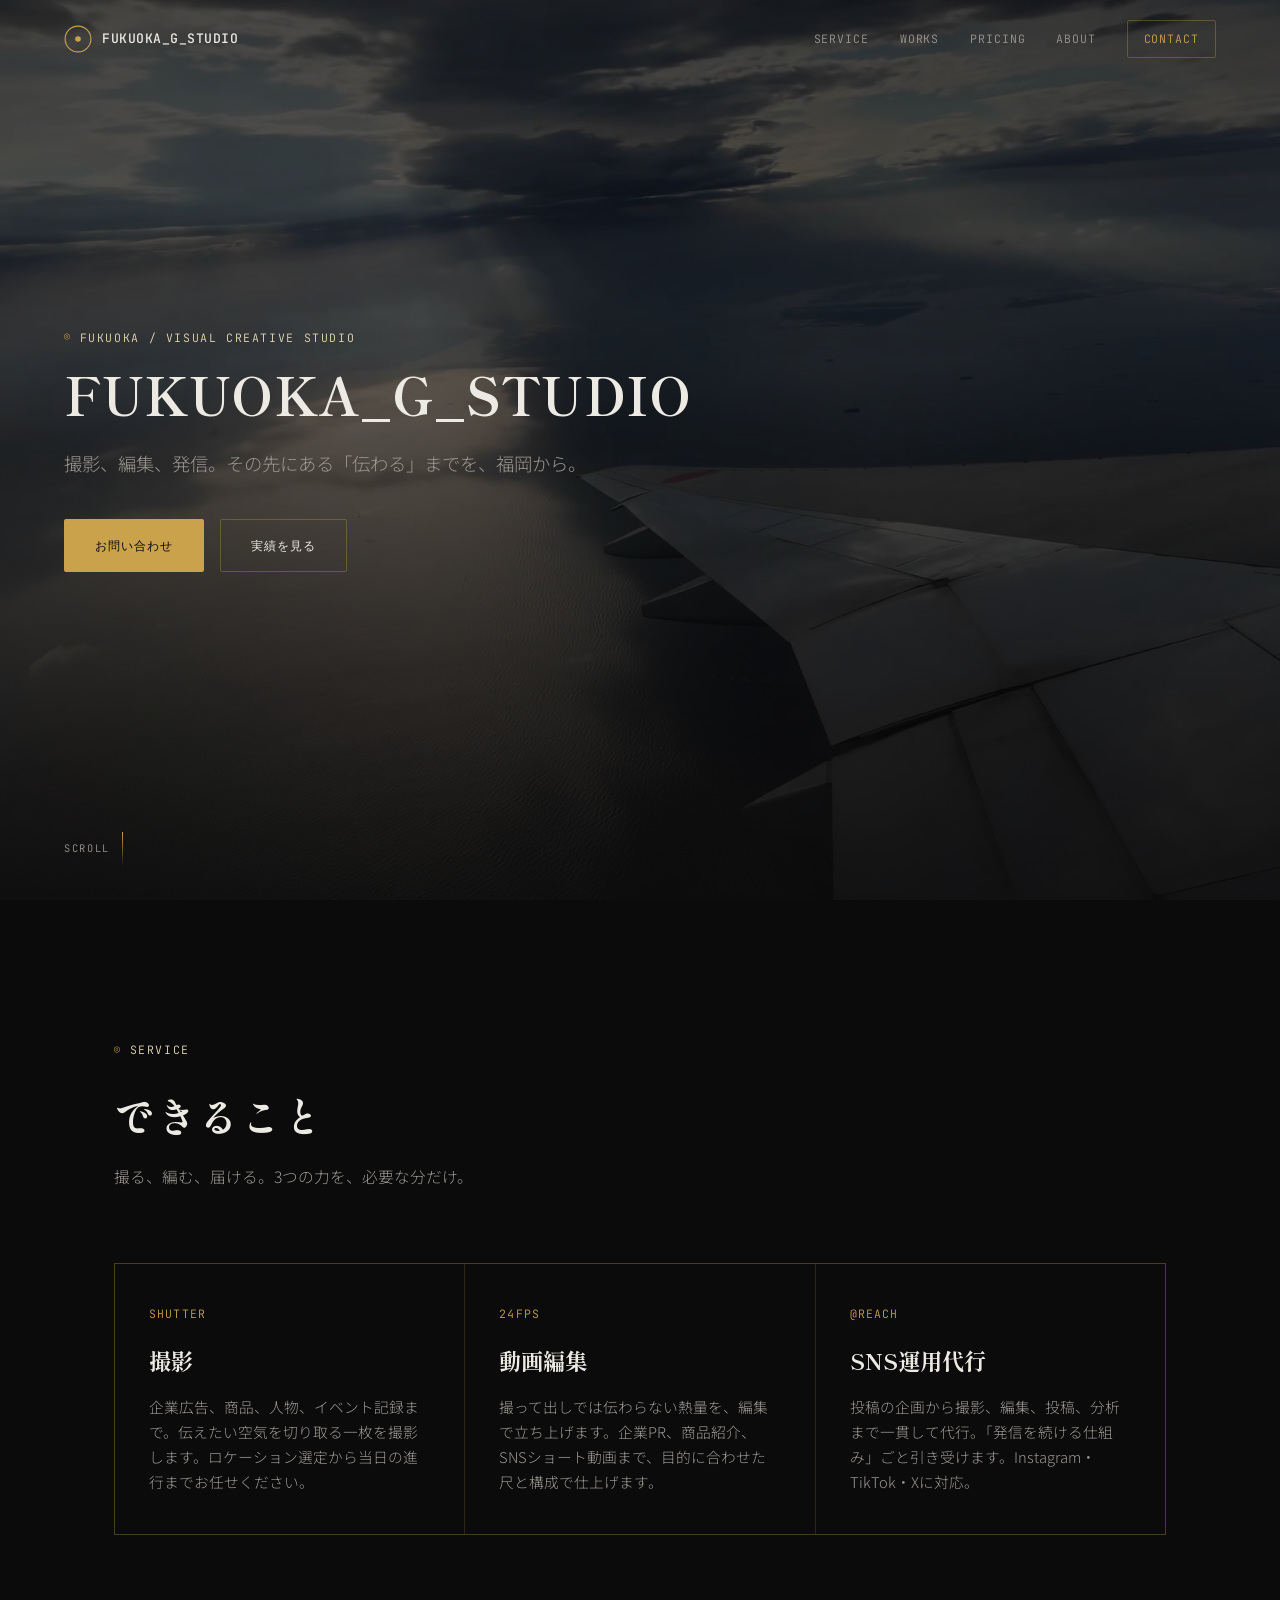
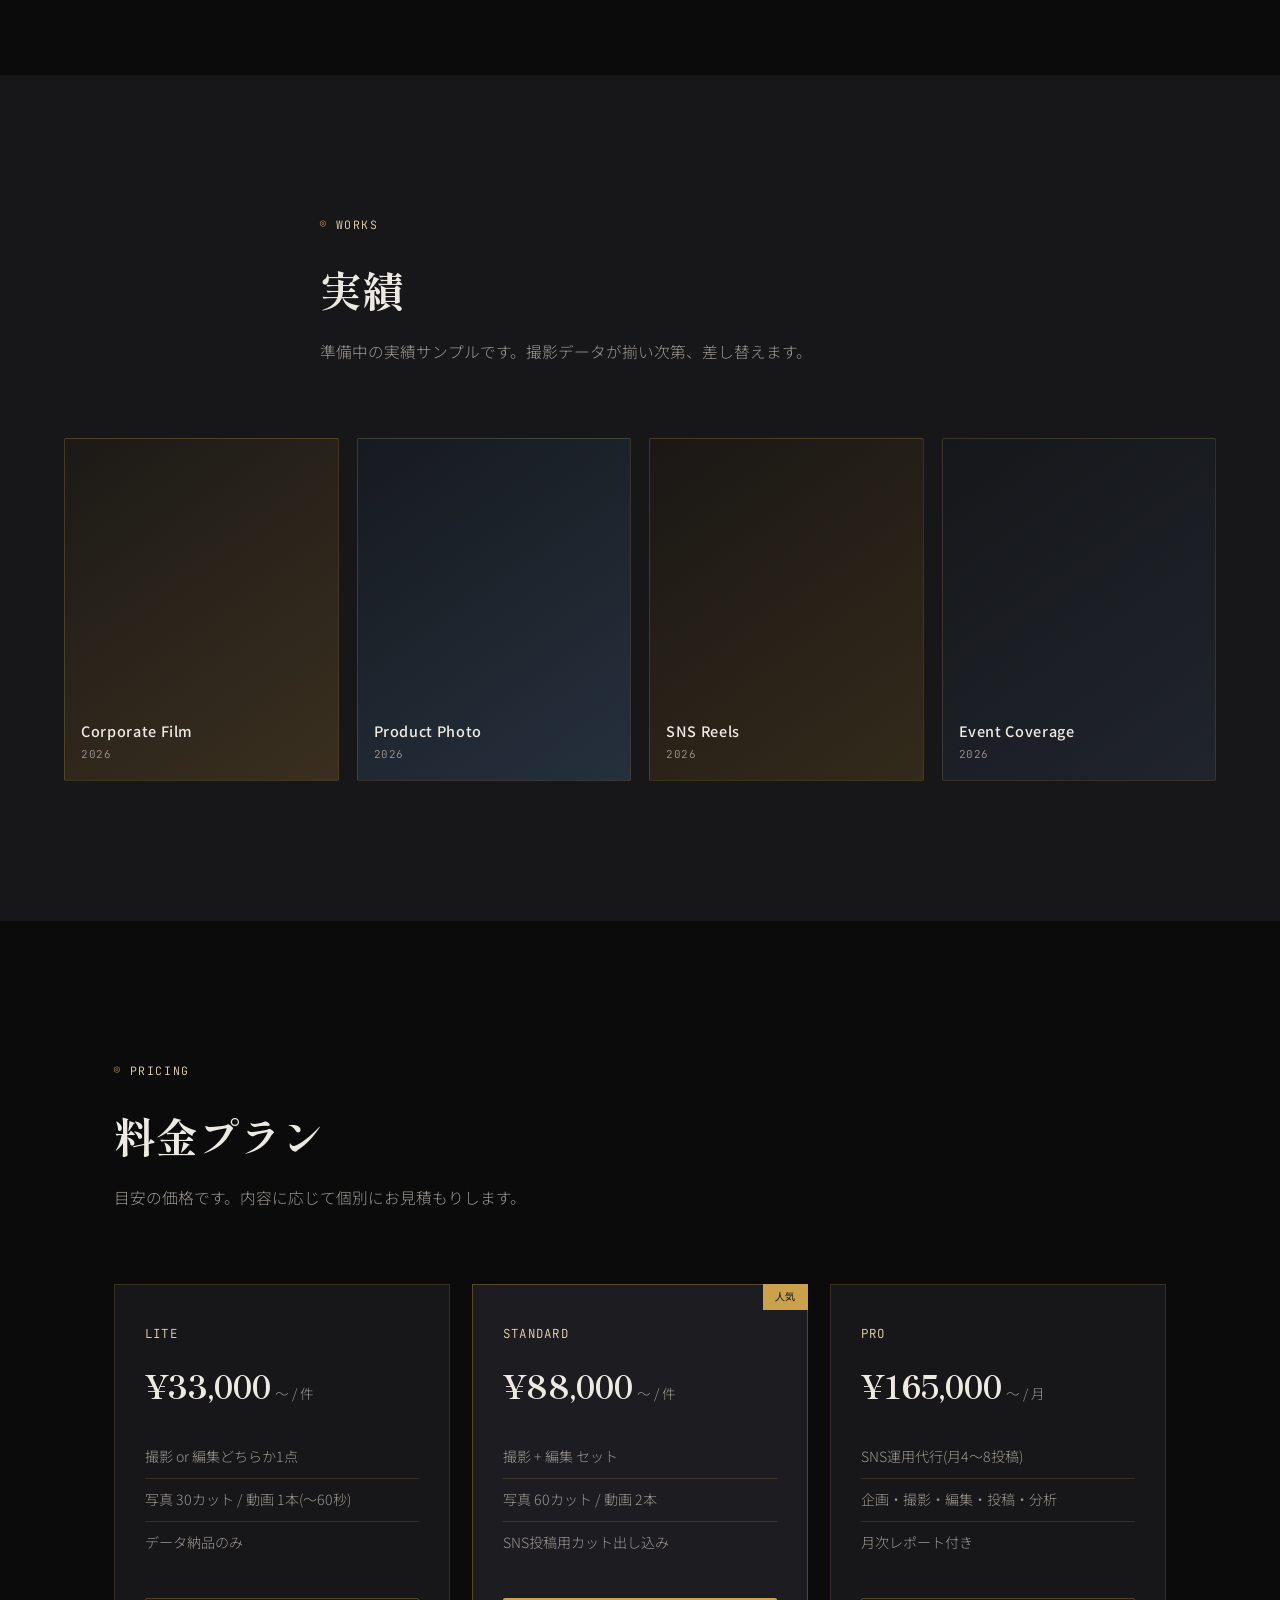
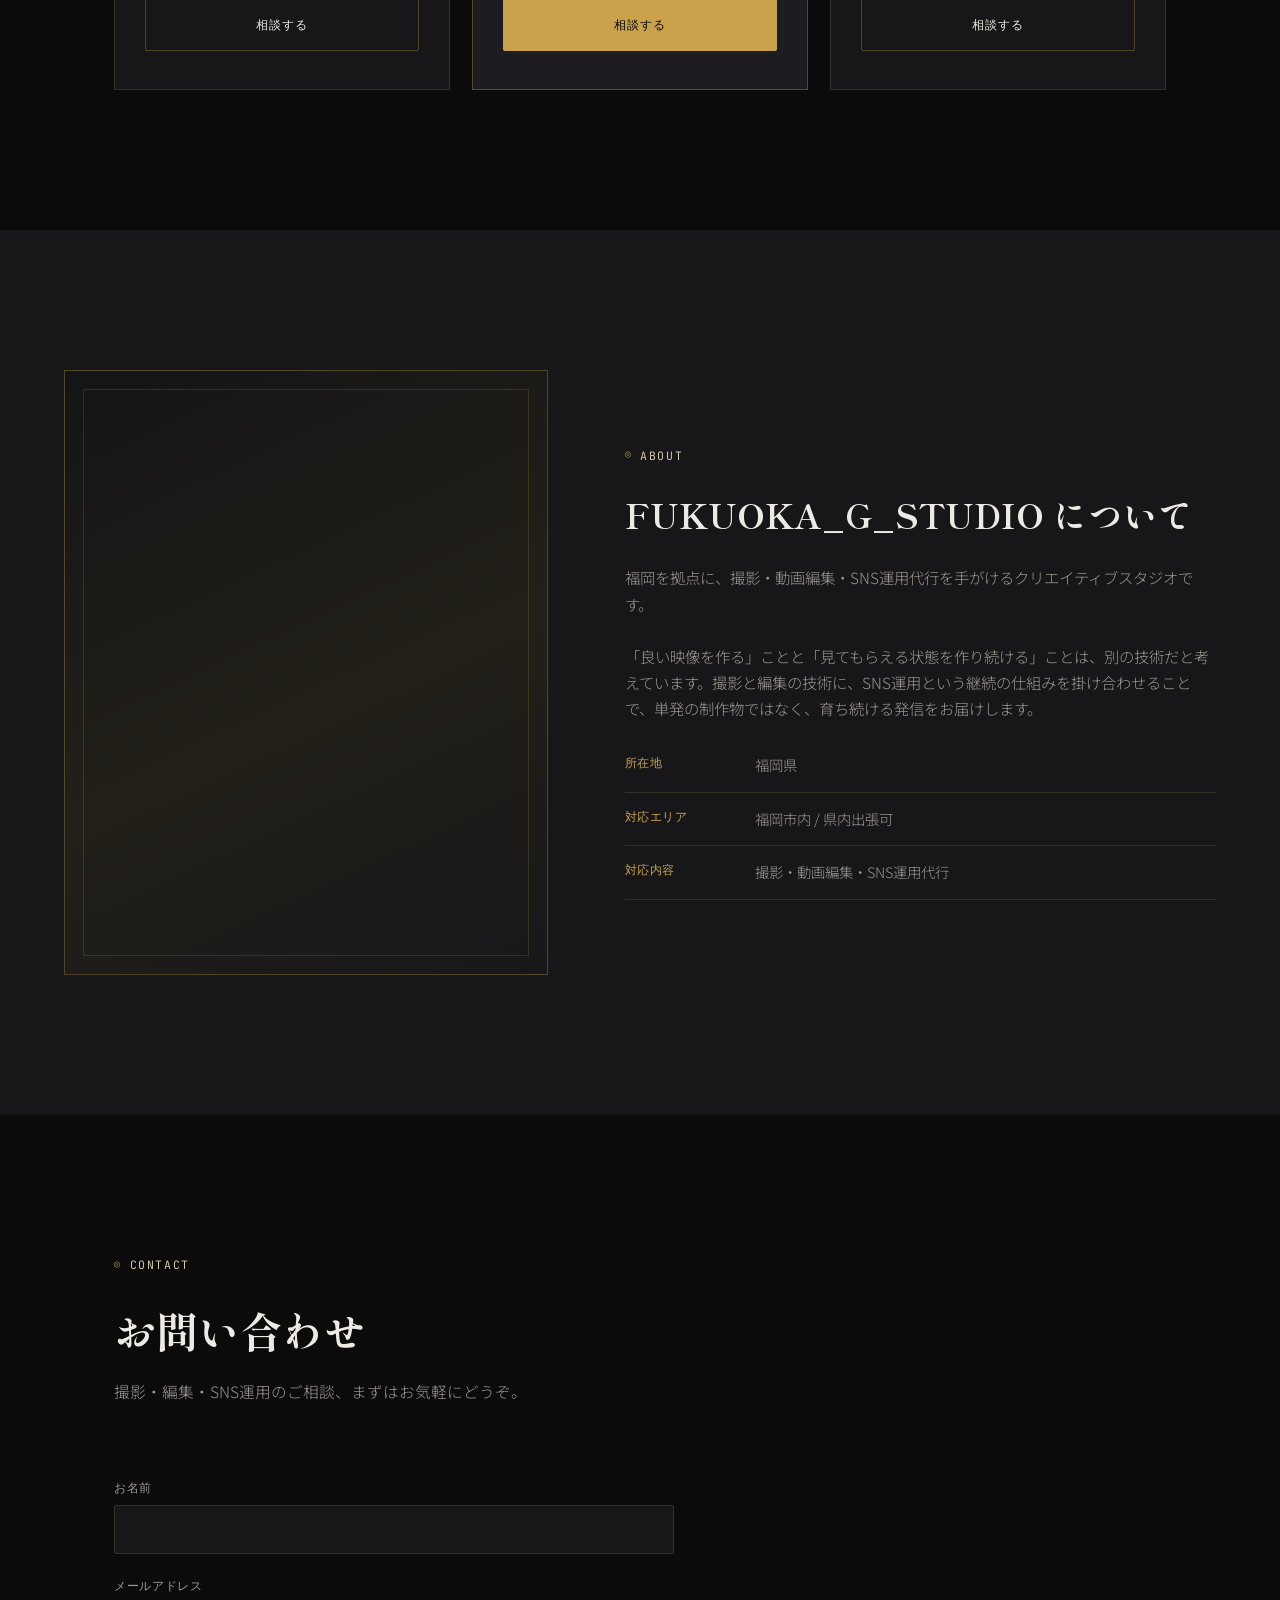
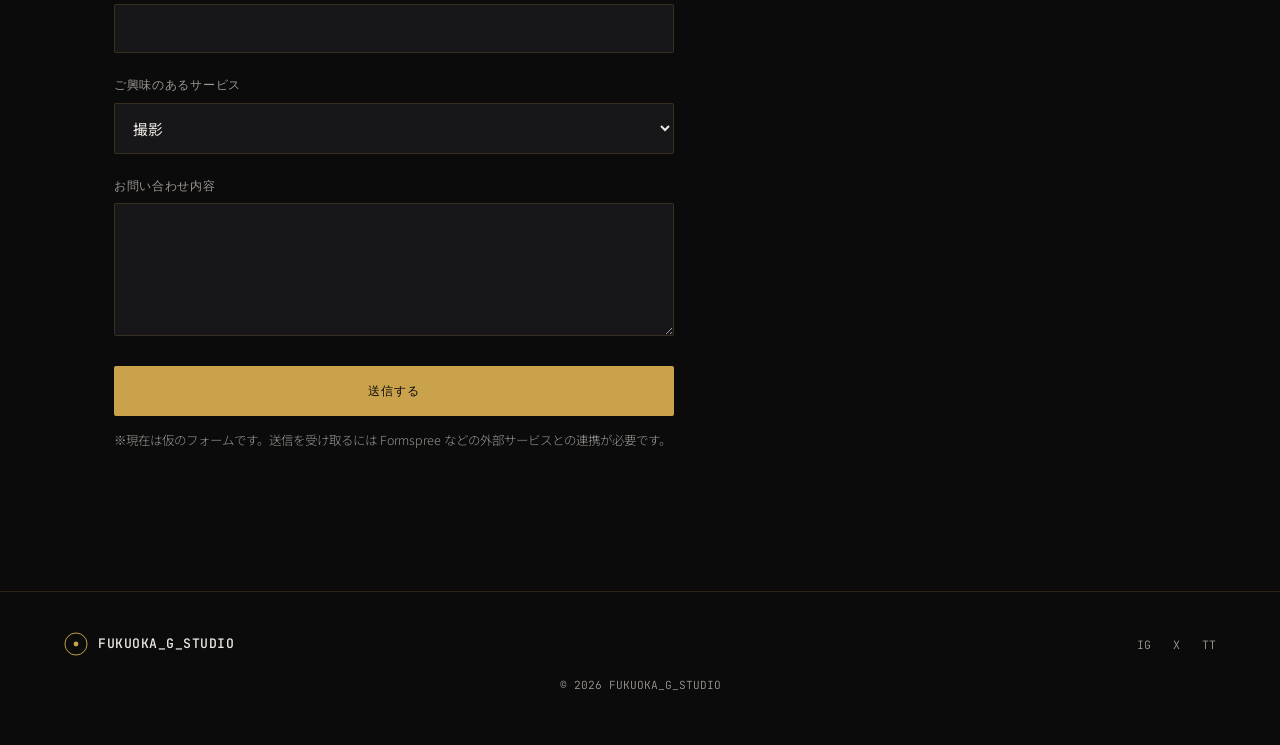
==== index.html @ f0655d61 "Add files via upload" ====
<!DOCTYPE html>
<html lang="ja">
<head>
<meta charset="UTF-8">
<meta name="viewport" content="width=device-width, initial-scale=1.0">
<title>FUKUOKA_G_STUDIO | 福岡の映像制作・SNS運用スタジオ</title>
<meta name="description" content="福岡を拠点に、撮影・動画編集・SNS運用代行を手がけるクリエイティブスタジオ。">
<link rel="preconnect" href="https://fonts.googleapis.com">
<link rel="preconnect" href="https://fonts.gstatic.com" crossorigin>
<link href="https://fonts.googleapis.com/css2?family=Shippori+Mincho:wght@500;700&family=Noto+Sans+JP:wght@300;400;500;700&family=JetBrains+Mono:wght@400;500&display=swap" rel="stylesheet">
<link rel="stylesheet" href="style.css">
</head>
<body>

<!-- 開幕演出:絞り羽根(シャッター)が開く -->
<div class="iris-intro" id="irisIntro" aria-hidden="true">
  <div class="iris-blade b1"></div>
  <div class="iris-blade b2"></div>
  <div class="iris-blade b3"></div>
  <div class="iris-blade b4"></div>
  <div class="iris-blade b5"></div>
  <div class="iris-blade b6"></div>
  <div class="iris-logo">
    <svg viewBox="0 0 100 100" width="56" height="56">
      <circle cx="50" cy="50" r="46" fill="none" stroke="#C9A24B" stroke-width="1.5"/>
      <circle cx="50" cy="50" r="6" fill="#C9A24B"/>
    </svg>
  </div>
</div>

<!-- ヘッダー -->
<header class="site-header" id="siteHeader">
  <a href="#top" class="brand">
    <svg class="brand-mark" viewBox="0 0 100 100" width="28" height="28" aria-hidden="true">
      <circle cx="50" cy="50" r="46" fill="none" stroke="currentColor" stroke-width="4"/>
      <circle cx="50" cy="50" r="10" fill="currentColor"/>
    </svg>
    <span class="brand-word">FUKUOKA_G_STUDIO</span>
  </a>
  <nav class="site-nav" id="siteNav">
    <a href="#service">SERVICE</a>
    <a href="#works">WORKS</a>
    <a href="#pricing">PRICING</a>
    <a href="#about">ABOUT</a>
    <a href="#contact" class="nav-cta">CONTACT</a>
  </nav>
  <button class="nav-toggle" id="navToggle" aria-label="メニューを開く" aria-expanded="false">
    <span></span><span></span><span></span>
  </button>
</header>

<!-- ヒーロー -->
<section class="hero" id="top">
  <div class="hero-media" aria-hidden="true">
    <video autoplay muted loop playsinline preload="auto" poster="images/hero-poster.jpg">
      <source src="images/hero.mp4" type="video/mp4">
    </video>
    <div class="hero-scrim"></div>
  </div>

  <div class="hero-content">
    <p class="eyebrow"><span class="eyebrow-mark">◎</span> FUKUOKA / VISUAL CREATIVE STUDIO</p>
    <h1 class="hero-title" id="heroTitle">FUKUOKA_G_STUDIO</h1>
    <p class="hero-copy" id="heroCopy">撮影、編集、発信。<br class="br-mobile">その先にある「伝わる」までを、福岡から。</p>
    <div class="hero-actions">
      <a href="#contact" class="btn btn-primary">お問い合わせ</a>
      <a href="#works" class="btn btn-ghost">実績を見る</a>
    </div>
  </div>

  <div class="scroll-cue" aria-hidden="true">
    <span>SCROLL</span>
    <div class="scroll-line"></div>
  </div>
</section>

<!-- SERVICE -->
<section class="section" id="service">
  <div class="section-head">
    <p class="eyebrow"><span class="eyebrow-mark">◎</span> SERVICE</p>
    <h2 class="section-title">できること</h2>
    <p class="section-lead">撮る、編む、届ける。3つの力を、必要な分だけ。</p>
  </div>

  <div class="service-grid">
    <article class="service-card">
      <p class="service-label">SHUTTER</p>
      <h3>撮影</h3>
      <p class="service-desc">企業広告、商品、人物、イベント記録まで。伝えたい空気を切り取る一枚を撮影します。ロケーション選定から当日の進行までお任せください。</p>
    </article>

    <article class="service-card">
      <p class="service-label">24FPS</p>
      <h3>動画編集</h3>
      <p class="service-desc">撮って出しでは伝わらない熱量を、編集で立ち上げます。企業PR、商品紹介、SNSショート動画まで、目的に合わせた尺と構成で仕上げます。</p>
    </article>

    <article class="service-card">
      <p class="service-label">@REACH</p>
      <h3>SNS運用代行</h3>
      <p class="service-desc">投稿の企画から撮影、編集、投稿、分析まで一貫して代行。「発信を続ける仕組み」ごと引き受けます。Instagram・TikTok・Xに対応。</p>
    </article>
  </div>
</section>

<!-- WORKS -->
<section class="section section-alt" id="works">
  <div class="section-head">
    <p class="eyebrow"><span class="eyebrow-mark">◎</span> WORKS</p>
    <h2 class="section-title">実績</h2>
    <p class="section-lead">準備中の実績サンプルです。撮影データが揃い次第、差し替えます。</p>
  </div>

  <div class="works-grid">
    <figure class="work-card wc-1">
      <figcaption><span>Corporate Film</span>2026</figcaption>
    </figure>
    <figure class="work-card wc-2">
      <figcaption><span>Product Photo</span>2026</figcaption>
    </figure>
    <figure class="work-card wc-3">
      <figcaption><span>SNS Reels</span>2026</figcaption>
    </figure>
    <figure class="work-card wc-4">
      <figcaption><span>Event Coverage</span>2026</figcaption>
    </figure>
  </div>
</section>

<!-- PRICING -->
<section class="section" id="pricing">
  <div class="section-head">
    <p class="eyebrow"><span class="eyebrow-mark">◎</span> PRICING</p>
    <h2 class="section-title">料金プラン</h2>
    <p class="section-lead">目安の価格です。内容に応じて個別にお見積もりします。</p>
  </div>

  <div class="pricing-grid">
    <article class="price-card">
      <p class="price-name">LITE</p>
      <p class="price-value">¥33,000<span>〜 / 件</span></p>
      <ul class="price-list">
        <li>撮影 or 編集どちらか1点</li>
        <li>写真 30カット / 動画 1本(〜60秒)</li>
        <li>データ納品のみ</li>
      </ul>
      <a href="#contact" class="btn btn-ghost btn-block">相談する</a>
    </article>

    <article class="price-card price-featured">
      <p class="price-tag">人気</p>
      <p class="price-name">STANDARD</p>
      <p class="price-value">¥88,000<span>〜 / 件</span></p>
      <ul class="price-list">
        <li>撮影 + 編集 セット</li>
        <li>写真 60カット / 動画 2本</li>
        <li>SNS投稿用カット出し込み</li>
      </ul>
      <a href="#contact" class="btn btn-primary btn-block">相談する</a>
    </article>

    <article class="price-card">
      <p class="price-name">PRO</p>
      <p class="price-value">¥165,000<span>〜 / 月</span></p>
      <ul class="price-list">
        <li>SNS運用代行(月4〜8投稿)</li>
        <li>企画・撮影・編集・投稿・分析</li>
        <li>月次レポート付き</li>
      </ul>
      <a href="#contact" class="btn btn-ghost btn-block">相談する</a>
    </article>
  </div>
</section>

<!-- ABOUT -->
<section class="section section-alt" id="about">
  <div class="about-grid">
    <div class="about-visual" aria-hidden="true">
      <div class="about-frame"></div>
    </div>
    <div class="about-text">
      <p class="eyebrow"><span class="eyebrow-mark">◎</span> ABOUT</p>
      <h2 class="section-title" id="aboutTitle">FUKUOKA_G_STUDIO について</h2>
      <p class="about-copy">
        福岡を拠点に、撮影・動画編集・SNS運用代行を手がけるクリエイティブスタジオです。<br><br>
        「良い映像を作る」ことと「見てもらえる状態を作り続ける」ことは、別の技術だと考えています。撮影と編集の技術に、SNS運用という継続の仕組みを掛け合わせることで、単発の制作物ではなく、育ち続ける発信をお届けします。
      </p>
      <dl class="about-meta">
        <div><dt>所在地</dt><dd>福岡県</dd></div>
        <div><dt>対応エリア</dt><dd>福岡市内 / 県内出張可</dd></div>
        <div><dt>対応内容</dt><dd>撮影・動画編集・SNS運用代行</dd></div>
      </dl>
    </div>
  </div>
</section>

<!-- CONTACT -->
<section class="section" id="contact">
  <div class="section-head">
    <p class="eyebrow"><span class="eyebrow-mark">◎</span> CONTACT</p>
    <h2 class="section-title">お問い合わせ</h2>
    <p class="section-lead">撮影・編集・SNS運用のご相談、まずはお気軽にどうぞ。</p>
  </div>

  <form class="contact-form" id="contactForm">
    <div class="form-row">
      <label for="name">お名前</label>
      <input type="text" id="name" name="name" required autocomplete="name">
    </div>
    <div class="form-row">
      <label for="email">メールアドレス</label>
      <input type="email" id="email" name="email" required autocomplete="email">
    </div>
    <div class="form-row">
      <label for="service">ご興味のあるサービス</label>
      <select id="service_select" name="service_select">
        <option value="photo">撮影</option>
        <option value="video">動画編集</option>
        <option value="sns">SNS運用代行</option>
        <option value="other">その他</option>
      </select>
    </div>
    <div class="form-row">
      <label for="message">お問い合わせ内容</label>
      <textarea id="message" name="message" rows="5" required></textarea>
    </div>
    <button type="submit" class="btn btn-primary btn-block">送信する</button>
    <p class="form-note">※現在は仮のフォームです。送信を受け取るには Formspree などの外部サービスとの連携が必要です。</p>
  </form>
</section>

<!-- FOOTER -->
<footer class="site-footer">
  <a href="#top" class="brand brand-footer">
    <svg class="brand-mark" viewBox="0 0 100 100" width="24" height="24" aria-hidden="true">
      <circle cx="50" cy="50" r="46" fill="none" stroke="currentColor" stroke-width="4"/>
      <circle cx="50" cy="50" r="10" fill="currentColor"/>
    </svg>
    <span class="brand-word">FUKUOKA_G_STUDIO</span>
  </a>
  <div class="footer-social">
    <a href="#" aria-label="Instagram">IG</a>
    <a href="#" aria-label="X">X</a>
    <a href="#" aria-label="TikTok">TT</a>
  </div>
  <p class="footer-copy">© 2026 FUKUOKA_G_STUDIO</p>
</footer>

<script src="script.js"></script>
</body>
</html>
---- style.css ----
/* ==========================================================================
   FUKUOKA_G_STUDIO — design tokens
   ========================================================================== */
:root{
  --bg: #0B0B0C;
  --bg-elevated: #17171A;
  --bg-elevated-2: #1D1D21;
  --gold: #C9A24B;
  --gold-soft: #E8D9B5;
  --ink: #EDEAE3;
  --ink-dim: #9C9791;
  --line: rgba(201,162,75,0.18);
  --line-strong: rgba(201,162,75,0.32);

  --font-display: 'Shippori Mincho', serif;
  --font-body: 'Noto Sans JP', sans-serif;
  --font-mono: 'JetBrains Mono', monospace;

  --wrap: 1180px;
  --pad: clamp(20px, 5vw, 64px);
}

*{ box-sizing: border-box; margin:0; padding:0; }

html{ scroll-behavior: smooth; }

@media (prefers-reduced-motion: reduce){
  html{ scroll-behavior: auto; }
  *{ animation-duration: 0.01ms !important; animation-iteration-count: 1 !important; transition-duration: 0.01ms !important; }
}

body{
  background: var(--bg);
  color: var(--ink);
  font-family: var(--font-body);
  line-height: 1.7;
  font-weight: 300;
  -webkit-font-smoothing: antialiased;
  overflow-x: hidden;
}

a{ color: inherit; text-decoration: none; }
ul{ list-style: none; }

:focus-visible{
  outline: 2px solid var(--gold);
  outline-offset: 3px;
}

/* ==========================================================================
   Iris intro (signature shutter-open moment)
   ========================================================================== */
.iris-intro{
  position: fixed;
  inset: 0;
  z-index: 999;
  pointer-events: none;
}
.iris-blade{
  position: absolute;
  background: #000;
  width: 60%;
  height: 60%;
  transform-origin: 0 0;
}
.iris-blade{ animation: blade-open 1.1s cubic-bezier(.7,0,.2,1) forwards; animation-delay: .15s; }
.b1{ top:50%; left:50%; transform: rotate(0deg) translate(0,-100%); clip-path: polygon(0 0, 100% 0, 0 100%); }
.b2{ top:50%; left:50%; transform: rotate(60deg) translate(0,-100%); clip-path: polygon(0 0, 100% 0, 0 100%); }
.b3{ top:50%; left:50%; transform: rotate(120deg) translate(0,-100%); clip-path: polygon(0 0, 100% 0, 0 100%); }
.b4{ top:50%; left:50%; transform: rotate(180deg) translate(0,-100%); clip-path: polygon(0 0, 100% 0, 0 100%); }
.b5{ top:50%; left:50%; transform: rotate(240deg) translate(0,-100%); clip-path: polygon(0 0, 100% 0, 0 100%); }
.b6{ top:50%; left:50%; transform: rotate(300deg) translate(0,-100%); clip-path: polygon(0 0, 100% 0, 0 100%); }

@keyframes blade-open{
  0%{ opacity: 1; }
  70%{ opacity: 1; }
  100%{ opacity: 0; transform-origin: 0 0; }
}
.iris-blade.b1{ animation-name: open-b1; }
.iris-blade.b2{ animation-name: open-b2; }
.iris-blade.b3{ animation-name: open-b3; }
.iris-blade.b4{ animation-name: open-b4; }
.iris-blade.b5{ animation-name: open-b5; }
.iris-blade.b6{ animation-name: open-b6; }

@keyframes open-b1{ 0%{transform: rotate(0deg) translate(0,-100%) scale(1);} 60%{opacity:1;} 100%{ transform: rotate(0deg) translate(0,-100%) scale(1) translateY(-120%); opacity:0; } }
@keyframes open-b2{ 0%{transform: rotate(60deg) translate(0,-100%);} 60%{opacity:1;} 100%{ transform: rotate(60deg) translate(0,-100%) translateY(-120%); opacity:0; } }
@keyframes open-b3{ 0%{transform: rotate(120deg) translate(0,-100%);} 60%{opacity:1;} 100%{ transform: rotate(120deg) translate(0,-100%) translateY(-120%); opacity:0; } }
@keyframes open-b4{ 0%{transform: rotate(180deg) translate(0,-100%);} 60%{opacity:1;} 100%{ transform: rotate(180deg) translate(0,-100%) translateY(-120%); opacity:0; } }
@keyframes open-b5{ 0%{transform: rotate(240deg) translate(0,-100%);} 60%{opacity:1;} 100%{ transform: rotate(240deg) translate(0,-100%) translateY(-120%); opacity:0; } }
@keyframes open-b6{ 0%{transform: rotate(300deg) translate(0,-100%);} 60%{opacity:1;} 100%{ transform: rotate(300deg) translate(0,-100%) translateY(-120%); opacity:0; } }

.iris-logo{
  position:absolute; top:50%; left:50%;
  transform: translate(-50%,-50%) scale(1);
  animation: logo-fade 1.3s ease forwards;
}
@keyframes logo-fade{
  0%{ opacity:0; transform: translate(-50%,-50%) scale(.7); }
  30%{ opacity:1; transform: translate(-50%,-50%) scale(1); }
  75%{ opacity:1; }
  100%{ opacity:0; transform: translate(-50%,-50%) scale(1.3); }
}
.iris-intro{ animation: iris-hide 0s linear 1.3s forwards; }
@keyframes iris-hide{ to{ visibility:hidden; } }

/* ==========================================================================
   Header
   ========================================================================== */
.site-header{
  position: fixed;
  top:0; left:0; right:0;
  z-index: 100;
  display:flex;
  align-items:center;
  justify-content: space-between;
  padding: 20px var(--pad);
  transition: background .4s ease, padding .4s ease, border-color .4s ease;
  border-bottom: 1px solid transparent;
}
.site-header.is-scrolled{
  background: rgba(11,11,12,0.86);
  backdrop-filter: blur(10px);
  border-bottom: 1px solid var(--line);
  padding-top: 14px;
  padding-bottom: 14px;
}
.brand{
  display:flex;
  align-items:center;
  gap:10px;
  color: var(--ink);
}
.brand-mark{ color: var(--gold); flex-shrink:0; }
.brand-word{
  font-family: var(--font-mono);
  letter-spacing: 0.04em;
  font-size: 0.82rem;
  font-weight: 500;
}
.site-nav{
  display:flex;
  align-items:center;
  gap: clamp(18px, 2.4vw, 34px);
  font-family: var(--font-mono);
  font-size: 0.72rem;
  letter-spacing: 0.08em;
}
.site-nav a{
  color: var(--ink-dim);
  transition: color .25s ease;
  position: relative;
}
.site-nav a:hover{ color: var(--gold-soft); }
.site-nav a.nav-cta{
  color: var(--gold);
  border: 1px solid var(--line-strong);
  padding: 8px 16px;
  border-radius: 2px;
}
.site-nav a.nav-cta:hover{
  background: var(--gold);
  color: #0B0B0C;
}

.nav-toggle{
  display:none;
  flex-direction:column;
  gap:5px;
  background:none;
  border:none;
  cursor:pointer;
  padding: 8px;
}
.nav-toggle span{
  width: 22px; height:1px; background: var(--ink);
  transition: transform .3s ease, opacity .3s ease;
}

/* ==========================================================================
   Hero
   ========================================================================== */
.hero{
  position: relative;
  min-height: 100svh;
  display:flex;
  flex-direction:column;
  justify-content:center;
  overflow:hidden;
}
.hero-media{
  position:absolute; inset:0; z-index:0;
}
.hero-media video{
  width:100%; height:100%; object-fit:cover; object-position: center center;
  opacity: 0.6;
}
.hero-placeholder{
  position:absolute; inset:0;
  background:
    radial-gradient(120% 90% at 20% 20%, rgba(201,162,75,0.16), transparent 60%),
    radial-gradient(100% 80% at 85% 75%, rgba(60,70,100,0.18), transparent 55%),
    linear-gradient(160deg, #0d0d0f 0%, #08080a 60%, #0b0b0c 100%);
}
.grain{
  position:absolute; inset:-20%;
  background-image: url("data:image/svg+xml,%3Csvg xmlns='http://www.w3.org/2000/svg' width='120' height='120'%3E%3Cfilter id='n'%3E%3CfeTurbulence type='fractalNoise' baseFrequency='0.9' numOctaves='2' stitchTiles='stitch'/%3E%3C/filter%3E%3Crect width='100%25' height='100%25' filter='url(%23n)' opacity='0.05'/%3E%3C/svg%3E");
  opacity: 0.6;
  animation: grain-shift 8s steps(6) infinite;
}
@keyframes grain-shift{
  0%,100%{ transform: translate(0,0); }
  50%{ transform: translate(-2%,1%); }
}
.light-sweep{
  position:absolute;
  top:-10%; left:-30%;
  width: 60%; height: 140%;
  background: linear-gradient(100deg, transparent, rgba(201,162,75,0.07) 45%, transparent 60%);
  animation: sweep 14s ease-in-out infinite;
  filter: blur(6px);
}
@keyframes sweep{
  0%{ transform: translateX(0); }
  50%{ transform: translateX(160%); }
  100%{ transform: translateX(0); }
}
.hero-scrim{
  position:absolute; inset:0;
  background: linear-gradient(180deg, rgba(0,0,0,0.48) 0%, rgba(0,0,0,0.34) 40%, rgba(11,11,12,0.88) 100%);
}

.hero-content{
  position: relative;
  z-index: 2;
  padding: 0 var(--pad);
  max-width: 780px;
}
.eyebrow{
  font-family: var(--font-mono);
  font-size: 0.72rem;
  letter-spacing: 0.14em;
  color: var(--gold-soft);
  display:flex;
  align-items:center;
  gap:8px;
  margin-bottom: 20px;
}
.eyebrow-mark{ color: var(--gold); font-size: 0.6rem; }

.hero-title{
  font-family: var(--font-display);
  font-weight: 700;
  font-size: clamp(2.6rem, 8vw, 5.6rem);
  line-height: 1.05;
  letter-spacing: 0.01em;
  color: var(--ink);
  margin-bottom: 26px;
  white-space: nowrap;
}
.hero-copy{
  font-size: clamp(0.95rem, 1.6vw, 1.15rem);
  color: var(--ink-dim);
  max-width: none;
  margin-bottom: 40px;
  white-space: nowrap;
}
.hero-actions{ display:flex; gap:16px; flex-wrap:wrap; }

.btn{
  display:inline-flex;
  align-items:center;
  justify-content:center;
  padding: 15px 30px;
  font-family: var(--font-mono);
  font-size: 0.78rem;
  letter-spacing: 0.08em;
  border-radius: 2px;
  transition: all .28s ease;
  border: 1px solid transparent;
  cursor:pointer;
}
.btn-primary{
  background: var(--gold);
  color: #0B0B0C;
}
.btn-primary:hover{ background: var(--gold-soft); transform: translateY(-1px); }
.btn-ghost{
  border-color: var(--line-strong);
  color: var(--ink);
}
.btn-ghost:hover{ border-color: var(--gold); color: var(--gold-soft); }
.btn-block{ width:100%; margin-top: 8px; }

.scroll-cue{
  position:absolute;
  bottom: 34px; left: var(--pad);
  z-index:2;
  display:flex; align-items:center; gap:12px;
  font-family: var(--font-mono);
  font-size: 0.65rem;
  letter-spacing: 0.16em;
  color: var(--ink-dim);
}
.scroll-line{
  width:1px; height:34px;
  background: linear-gradient(var(--gold), transparent);
  animation: scroll-pulse 2.2s ease-in-out infinite;
}
@keyframes scroll-pulse{
  0%,100%{ opacity:.3; }
  50%{ opacity:1; }
}

/* ==========================================================================
   Sections (shared)
   ========================================================================== */
.section{
  padding: clamp(80px, 12vw, 140px) var(--pad);
  max-width: var(--wrap);
  margin: 0 auto;
}
.section-alt{
  max-width: none;
  background: var(--bg-elevated);
}
.section-alt > *{ max-width: var(--wrap); margin-left:auto; margin-right:auto; }

.section-head{ max-width: 640px; margin-bottom: clamp(40px, 6vw, 72px); }
.section-title{
  font-family: var(--font-display);
  font-weight: 700;
  font-size: clamp(1.8rem, 4vw, 2.6rem);
  margin: 6px 0 14px;
}
#aboutTitle{
  white-space: nowrap;
}
.section-lead{ color: var(--ink-dim); font-size: 0.98rem; }

/* ==========================================================================
   Service
   ========================================================================== */
.service-grid{
  display:grid;
  grid-template-columns: repeat(3, 1fr);
  gap: 1px;
  background: var(--line);
  border: 1px solid var(--line);
}
.service-card{
  background: var(--bg);
  padding: 40px 34px;
  transition: background .3s ease;
}
.service-card:hover{ background: var(--bg-elevated); }
.service-label{
  font-family: var(--font-mono);
  color: var(--gold);
  font-size: 0.72rem;
  letter-spacing: 0.1em;
  margin-bottom: 18px;
}
.service-card h3{
  font-family: var(--font-display);
  font-size: 1.4rem;
  margin-bottom: 14px;
  font-weight: 700;
}
.service-desc{ color: var(--ink-dim); font-size: 0.92rem; }

/* ==========================================================================
   Works
   ========================================================================== */
.works-grid{
  display:grid;
  grid-template-columns: repeat(4, 1fr);
  gap: 18px;
}
.work-card{
  position:relative;
  aspect-ratio: 4/5;
  border-radius: 2px;
  overflow:hidden;
  border: 1px solid var(--line);
  display:flex;
  align-items:flex-end;
}
.wc-1{ background: linear-gradient(145deg,#1c1a17,#3a2f1f); }
.wc-2{ background: linear-gradient(145deg,#171a1f,#25303d); }
.wc-3{ background: linear-gradient(145deg,#1a1715,#332a1a); }
.wc-4{ background: linear-gradient(145deg,#15171a,#20242c); }
.work-card figcaption{
  padding: 16px;
  font-family: var(--font-mono);
  font-size: 0.68rem;
  letter-spacing: 0.06em;
  color: var(--ink-dim);
  display:flex;
  flex-direction:column;
  gap:2px;
}
.work-card figcaption span{
  font-family: var(--font-body);
  font-size: 0.9rem;
  color: var(--ink);
  font-weight: 500;
}

/* ==========================================================================
   Pricing
   ========================================================================== */
.pricing-grid{
  display:grid;
  grid-template-columns: repeat(3, 1fr);
  gap: 22px;
}
.price-card{
  position:relative;
  background: var(--bg-elevated);
  border: 1px solid var(--line);
  padding: 38px 30px;
  display:flex;
  flex-direction:column;
}
.price-featured{
  border-color: var(--line-strong);
  background: var(--bg-elevated-2);
}
.price-tag{
  position:absolute; top:-1px; right: -1px;
  background: var(--gold);
  color:#0B0B0C;
  font-family: var(--font-mono);
  font-size: 0.62rem;
  padding: 5px 12px;
  letter-spacing: 0.06em;
}
.price-name{
  font-family: var(--font-mono);
  color: var(--gold-soft);
  font-size: 0.78rem;
  letter-spacing: 0.1em;
  margin-bottom: 14px;
}
.price-value{
  font-family: var(--font-display);
  font-size: 2rem;
  font-weight: 700;
  margin-bottom: 24px;
}
.price-value span{
  font-family: var(--font-body);
  font-size: 0.85rem;
  color: var(--ink-dim);
  font-weight: 300;
  margin-left: 4px;
}
.price-list{ flex:1; margin-bottom: 26px; }
.price-list li{
  font-size: 0.88rem;
  color: var(--ink-dim);
  padding: 9px 0;
  border-top: 1px solid var(--line);
}
.price-list li:first-child{ border-top: none; }

/* ==========================================================================
   About
   ========================================================================== */
.about-grid{
  display:grid;
  grid-template-columns: minmax(0, 0.9fr) minmax(0, 1.1fr);
  gap: clamp(30px, 6vw, 80px);
  align-items:center;
}
.about-visual{ position:relative; aspect-ratio: 4/5; min-width: 0; }
.about-text{ min-width: 0; }
.about-frame{
  position:absolute; inset:0;
  background: linear-gradient(155deg,#141416,#232019 55%, #17171a);
  border: 1px solid var(--line-strong);
}
.about-frame::before{
  content:"";
  position:absolute; inset: 18px;
  border: 1px solid var(--line);
}
.about-copy{ color: var(--ink-dim); margin: 20px 0 32px; font-size: 0.96rem; }
.about-meta{ display:flex; flex-direction:column; gap: 14px; }
.about-meta > div{
  display:flex;
  gap: 20px;
  padding-bottom: 14px;
  border-bottom: 1px solid var(--line);
  font-size: 0.9rem;
}
.about-meta dt{
  font-family: var(--font-mono);
  color: var(--gold);
  min-width: 110px;
  font-size: 0.74rem;
  letter-spacing: 0.05em;
}
.about-meta dd{ color: var(--ink-dim); }

/* ==========================================================================
   Contact
   ========================================================================== */
.contact-form{ max-width: 560px; }
.form-row{ margin-bottom: 22px; display:flex; flex-direction:column; gap:8px; }
.form-row label{
  font-family: var(--font-mono);
  font-size: 0.72rem;
  letter-spacing: 0.06em;
  color: var(--ink-dim);
}
.form-row input,
.form-row select,
.form-row textarea{
  background: var(--bg-elevated);
  border: 1px solid var(--line);
  color: var(--ink);
  padding: 13px 14px;
  font-family: var(--font-body);
  font-size: 0.92rem;
  border-radius: 2px;
  transition: border-color .25s ease;
}
.form-row input:focus,
.form-row select:focus,
.form-row textarea:focus{
  border-color: var(--gold);
  outline: none;
}
.form-note{
  margin-top: 14px;
  font-size: 0.78rem;
  color: var(--ink-dim);
}

/* ==========================================================================
   Footer
   ========================================================================== */
.site-footer{
  padding: 40px var(--pad) 50px;
  display:flex;
  align-items:center;
  justify-content:space-between;
  flex-wrap:wrap;
  gap: 20px;
  border-top: 1px solid var(--line);
}
.footer-social{ display:flex; gap: 22px; font-family: var(--font-mono); font-size: 0.72rem; color: var(--ink-dim); }
.footer-social a:hover{ color: var(--gold-soft); }
.footer-copy{ font-family: var(--font-mono); font-size: 0.7rem; color: var(--ink-dim); width:100%; text-align:center; order:3; }

/* ==========================================================================
   Scroll reveal
   ========================================================================== */
.reveal{ opacity:0; transform: translateY(18px); transition: opacity .7s ease, transform .7s ease; }
.reveal.is-visible{ opacity:1; transform: translateY(0); }

/* ==========================================================================
   Responsive
   ========================================================================== */
@media (max-width: 880px){
  .service-grid{ grid-template-columns: 1fr; }
  .pricing-grid{ grid-template-columns: 1fr; }
  .works-grid{ grid-template-columns: repeat(2, 1fr); }
  .about-grid{ grid-template-columns: minmax(0, 1fr); }
  .about-visual{ aspect-ratio: 16/9; }
}

@media (max-width: 720px){
  .site-nav{
    position: fixed;
    top: 64px; right: 0;
    width: min(78vw, 320px);
    height: calc(100svh - 64px);
    background: rgba(11,11,12,0.98);
    border-left: 1px solid var(--line);
    flex-direction:column;
    align-items:flex-start;
    padding: 40px 28px;
    gap: 26px;
    font-size: 0.85rem;
    transform: translateX(100%);
    transition: transform .35s ease;
  }
  .site-nav.is-open{ transform: translateX(0); }
  .nav-toggle{ display:flex; }
  .nav-toggle.is-active span:nth-child(1){ transform: translateY(6px) rotate(45deg); }
  .nav-toggle.is-active span:nth-child(2){ opacity:0; }
  .nav-toggle.is-active span:nth-child(3){ transform: translateY(-6px) rotate(-45deg); }

  .hero-title{
    white-space: nowrap;
    font-size: clamp(1.6rem, 9.5vw, 3rem);
  }
  .hero-copy{
    white-space: normal;
    font-size: clamp(0.92rem, 4vw, 1.05rem);
  }
  .hero-media video{
    object-fit: contain;
    object-position: center top;
  }

  .br-mobile{ display:block; }
  .hero-actions{ flex-direction:column; align-items:stretch; }
}

@media (min-width: 721px){
  .br-mobile{ display:none; }
}
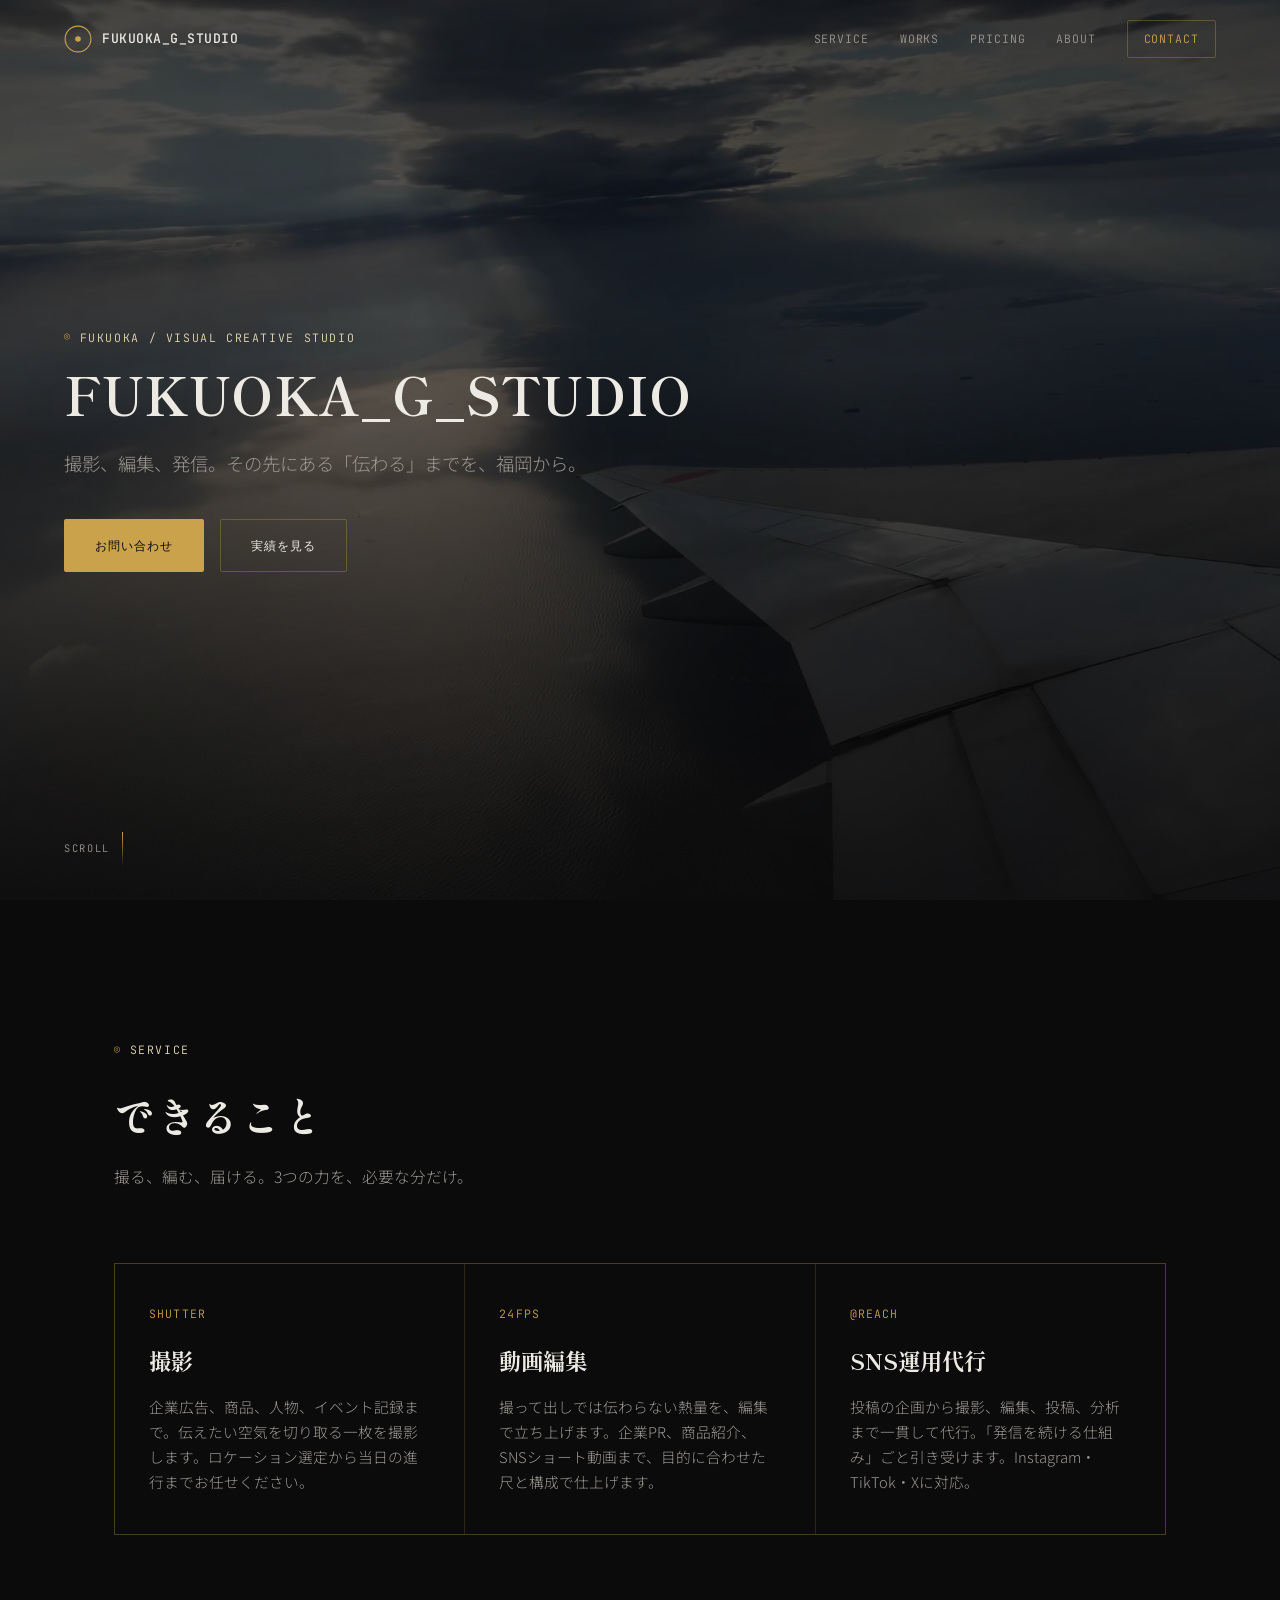
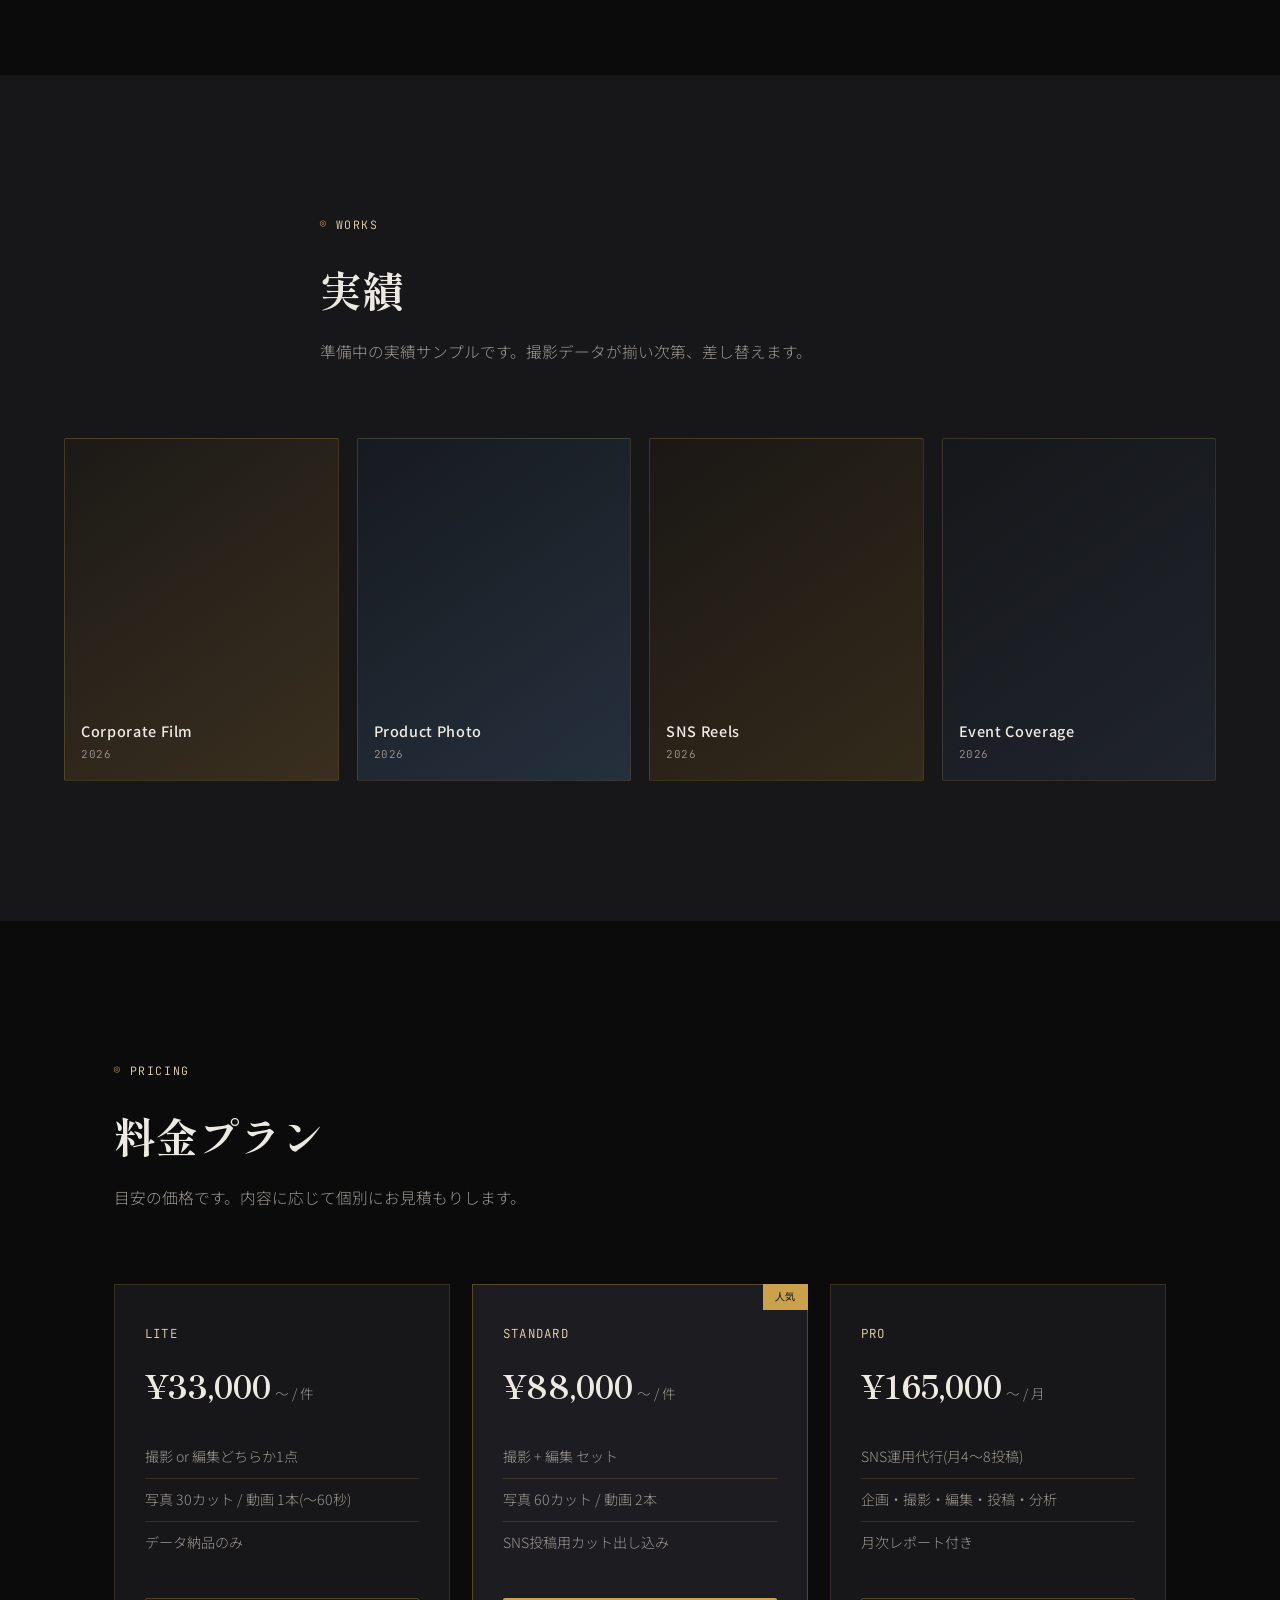
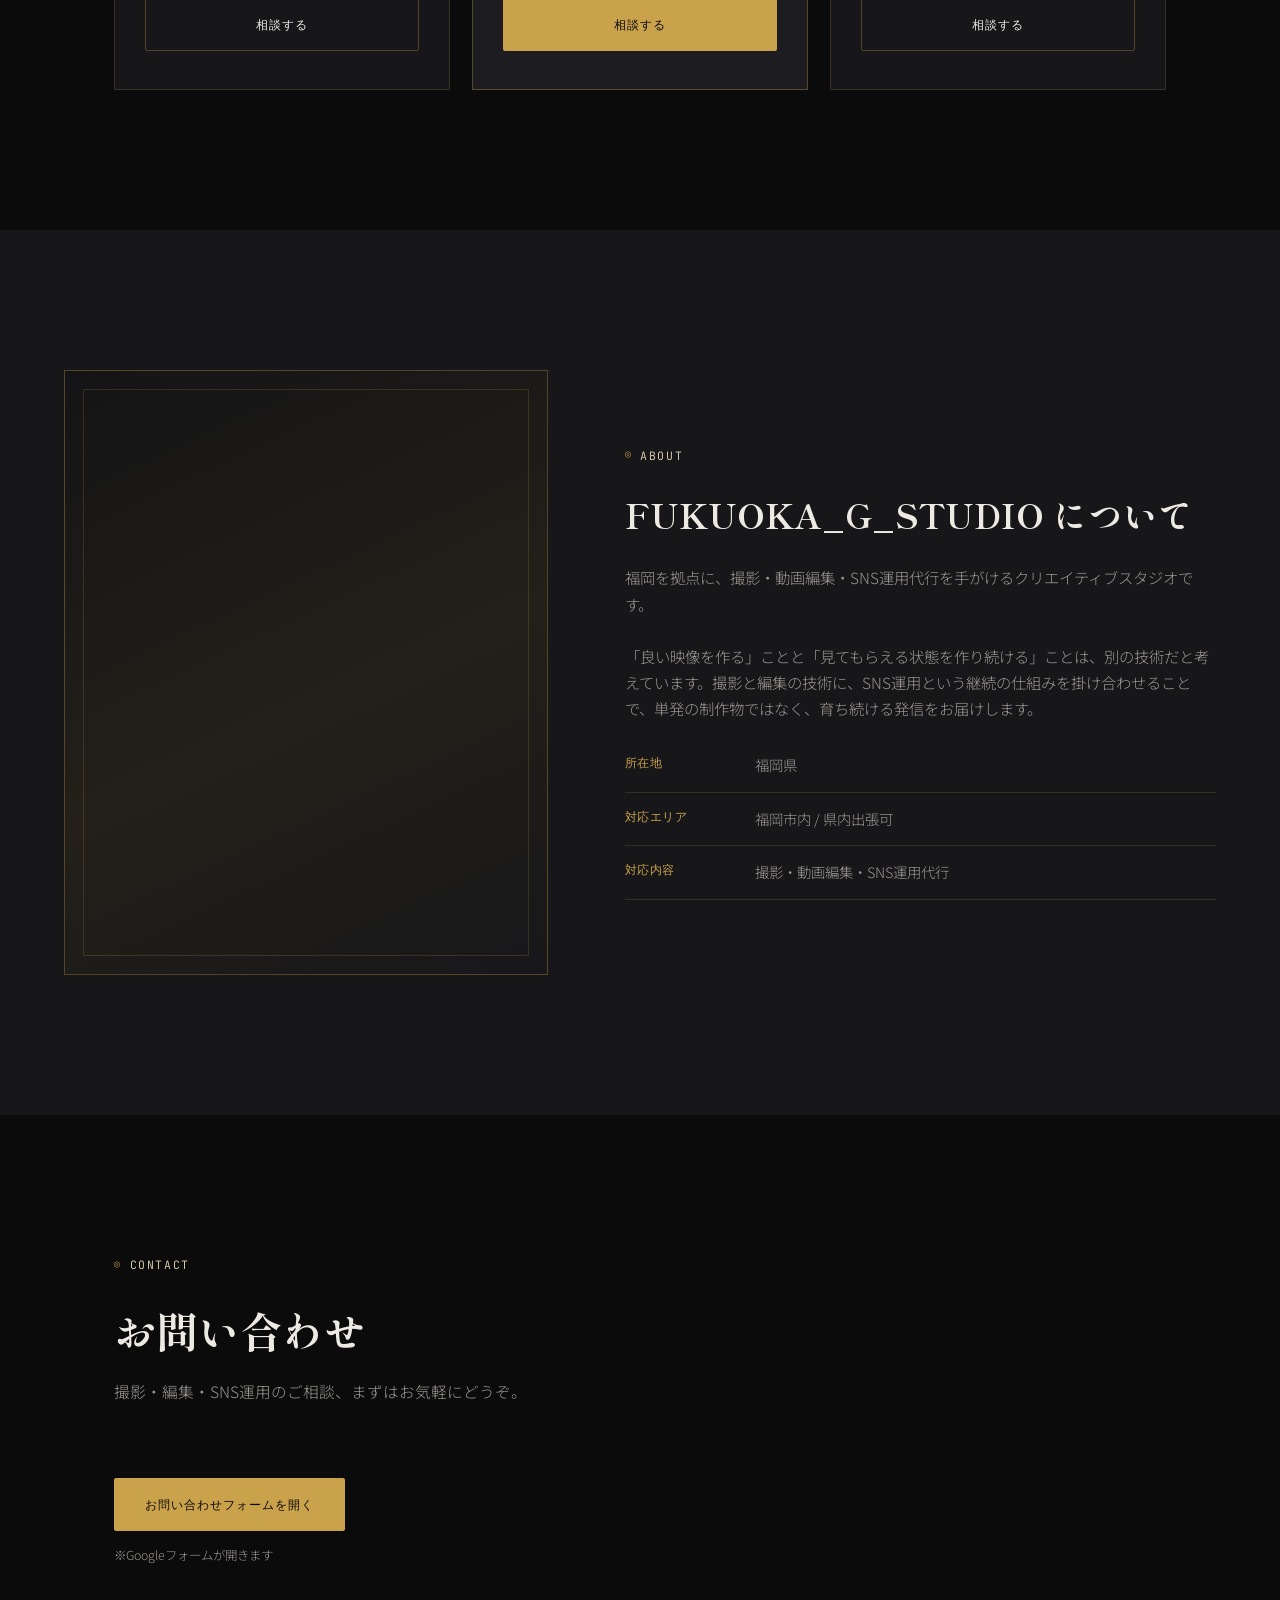
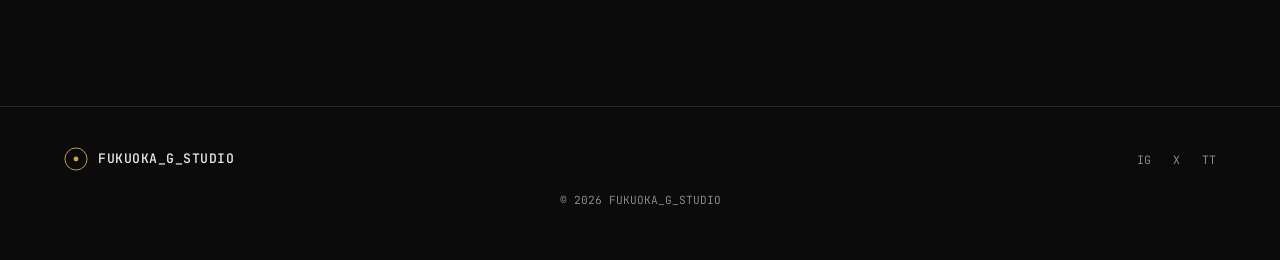
==== commit 2223c9c3: "Add files via upload お問い合わせフォーム作成" ====
--- a/index.html
+++ b/index.html
@@ -202,31 +202,12 @@
     <p class="section-lead">撮影・編集・SNS運用のご相談、まずはお気軽にどうぞ。</p>
   </div>
 
-  <form class="contact-form" id="contactForm">
-    <div class="form-row">
-      <label for="name">お名前</label>
-      <input type="text" id="name" name="name" required autocomplete="name">
-    </div>
-    <div class="form-row">
-      <label for="email">メールアドレス</label>
-      <input type="email" id="email" name="email" required autocomplete="email">
-    </div>
-    <div class="form-row">
-      <label for="service">ご興味のあるサービス</label>
-      <select id="service_select" name="service_select">
-        <option value="photo">撮影</option>
-        <option value="video">動画編集</option>
-        <option value="sns">SNS運用代行</option>
-        <option value="other">その他</option>
-      </select>
-    </div>
-    <div class="form-row">
-      <label for="message">お問い合わせ内容</label>
-      <textarea id="message" name="message" rows="5" required></textarea>
-    </div>
-    <button type="submit" class="btn btn-primary btn-block">送信する</button>
-    <p class="form-note">※現在は仮のフォームです。送信を受け取るには Formspree などの外部サービスとの連携が必要です。</p>
-  </form>
+  <div class="contact-cta">
+    <a href="https://forms.gle/hdeJVt8TMGBcTnFb8" target="_blank" rel="noopener" class="btn btn-primary">
+      お問い合わせフォームを開く
+    </a>
+    <p class="contact-note">※Googleフォームが開きます</p>
+  </div>
 </section>
 
 <!-- FOOTER -->
--- a/style.css
+++ b/style.css
@@ -507,34 +507,8 @@
 /* ==========================================================================
    Contact
    ========================================================================== */
-.contact-form{ max-width: 560px; }
-.form-row{ margin-bottom: 22px; display:flex; flex-direction:column; gap:8px; }
-.form-row label{
-  font-family: var(--font-mono);
-  font-size: 0.72rem;
-  letter-spacing: 0.06em;
-  color: var(--ink-dim);
-}
-.form-row input,
-.form-row select,
-.form-row textarea{
-  background: var(--bg-elevated);
-  border: 1px solid var(--line);
-  color: var(--ink);
-  padding: 13px 14px;
-  font-family: var(--font-body);
-  font-size: 0.92rem;
-  border-radius: 2px;
-  transition: border-color .25s ease;
-}
-.form-row input:focus,
-.form-row select:focus,
-.form-row textarea:focus{
-  border-color: var(--gold);
-  outline: none;
-}
-.form-note{
-  margin-top: 14px;
+.contact-cta{ display:flex; flex-direction:column; align-items:flex-start; gap:14px; }
+.contact-note{
   font-size: 0.78rem;
   color: var(--ink-dim);
 }
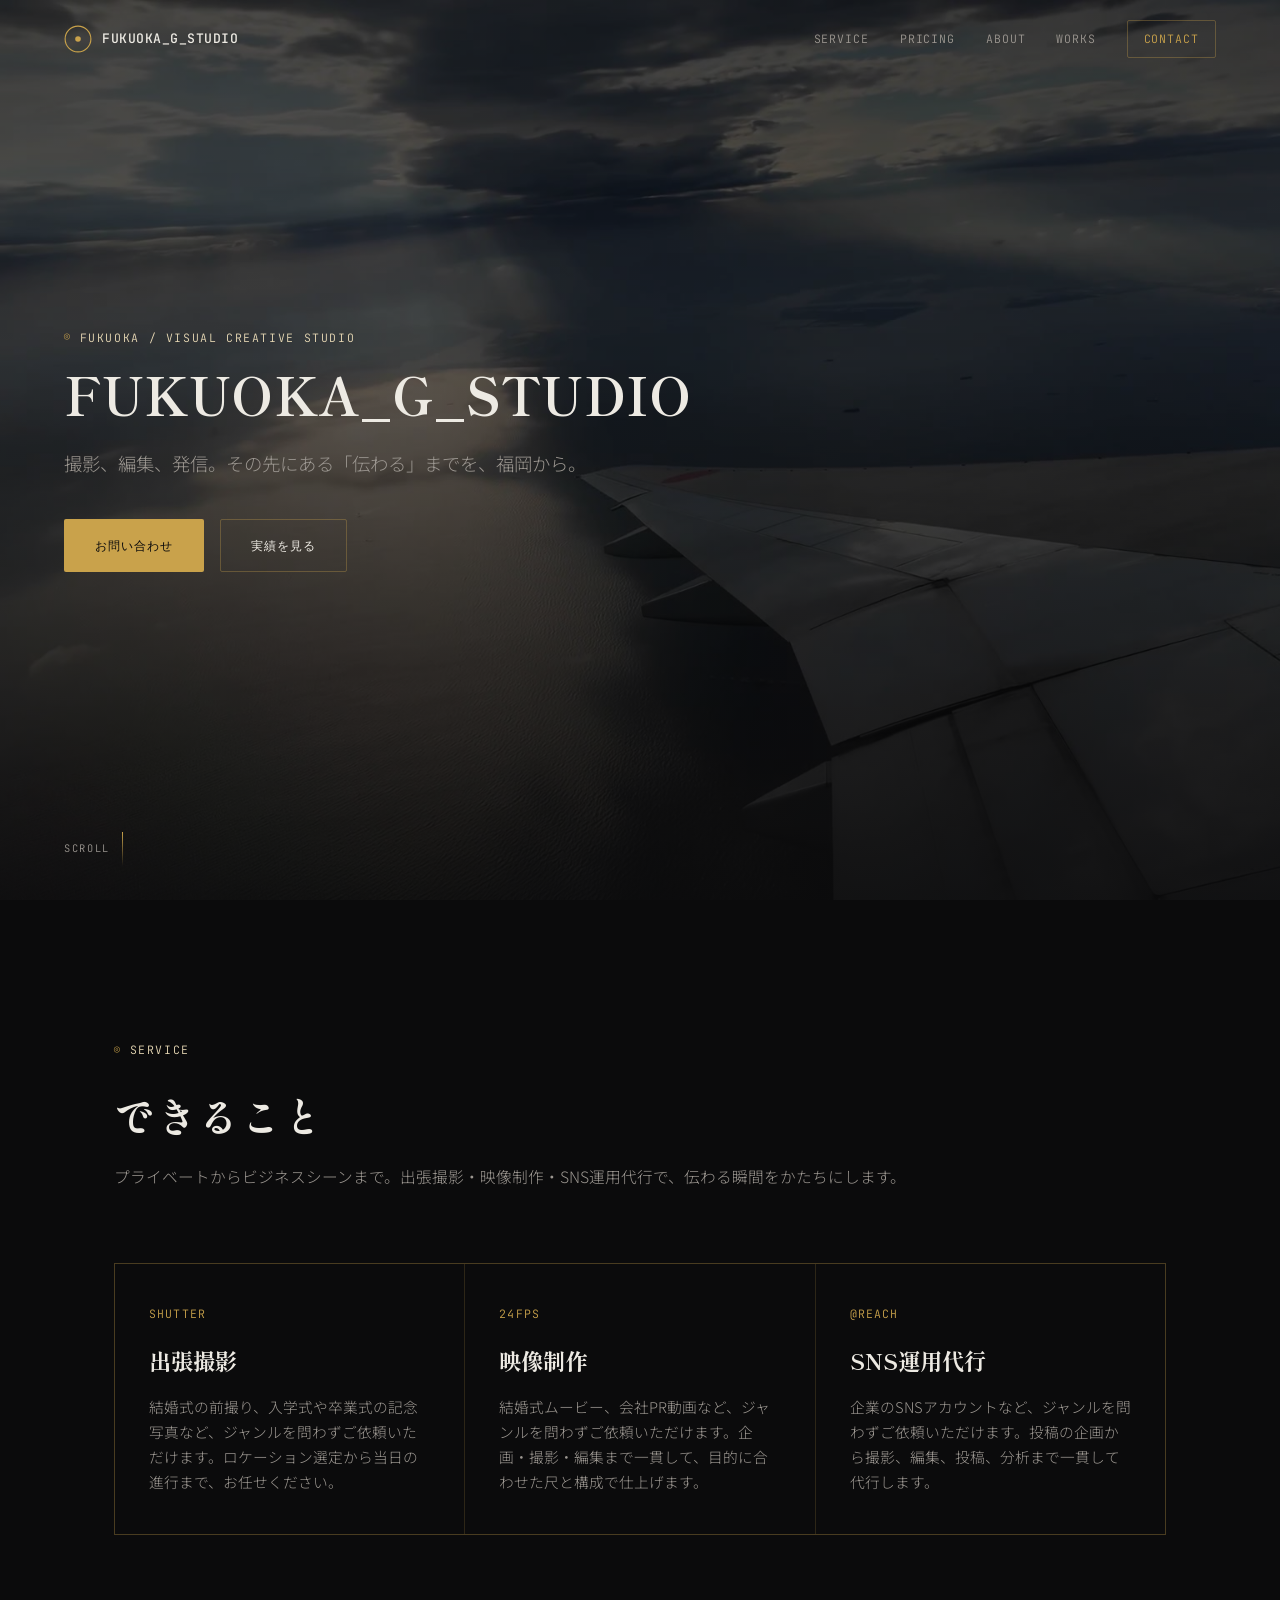
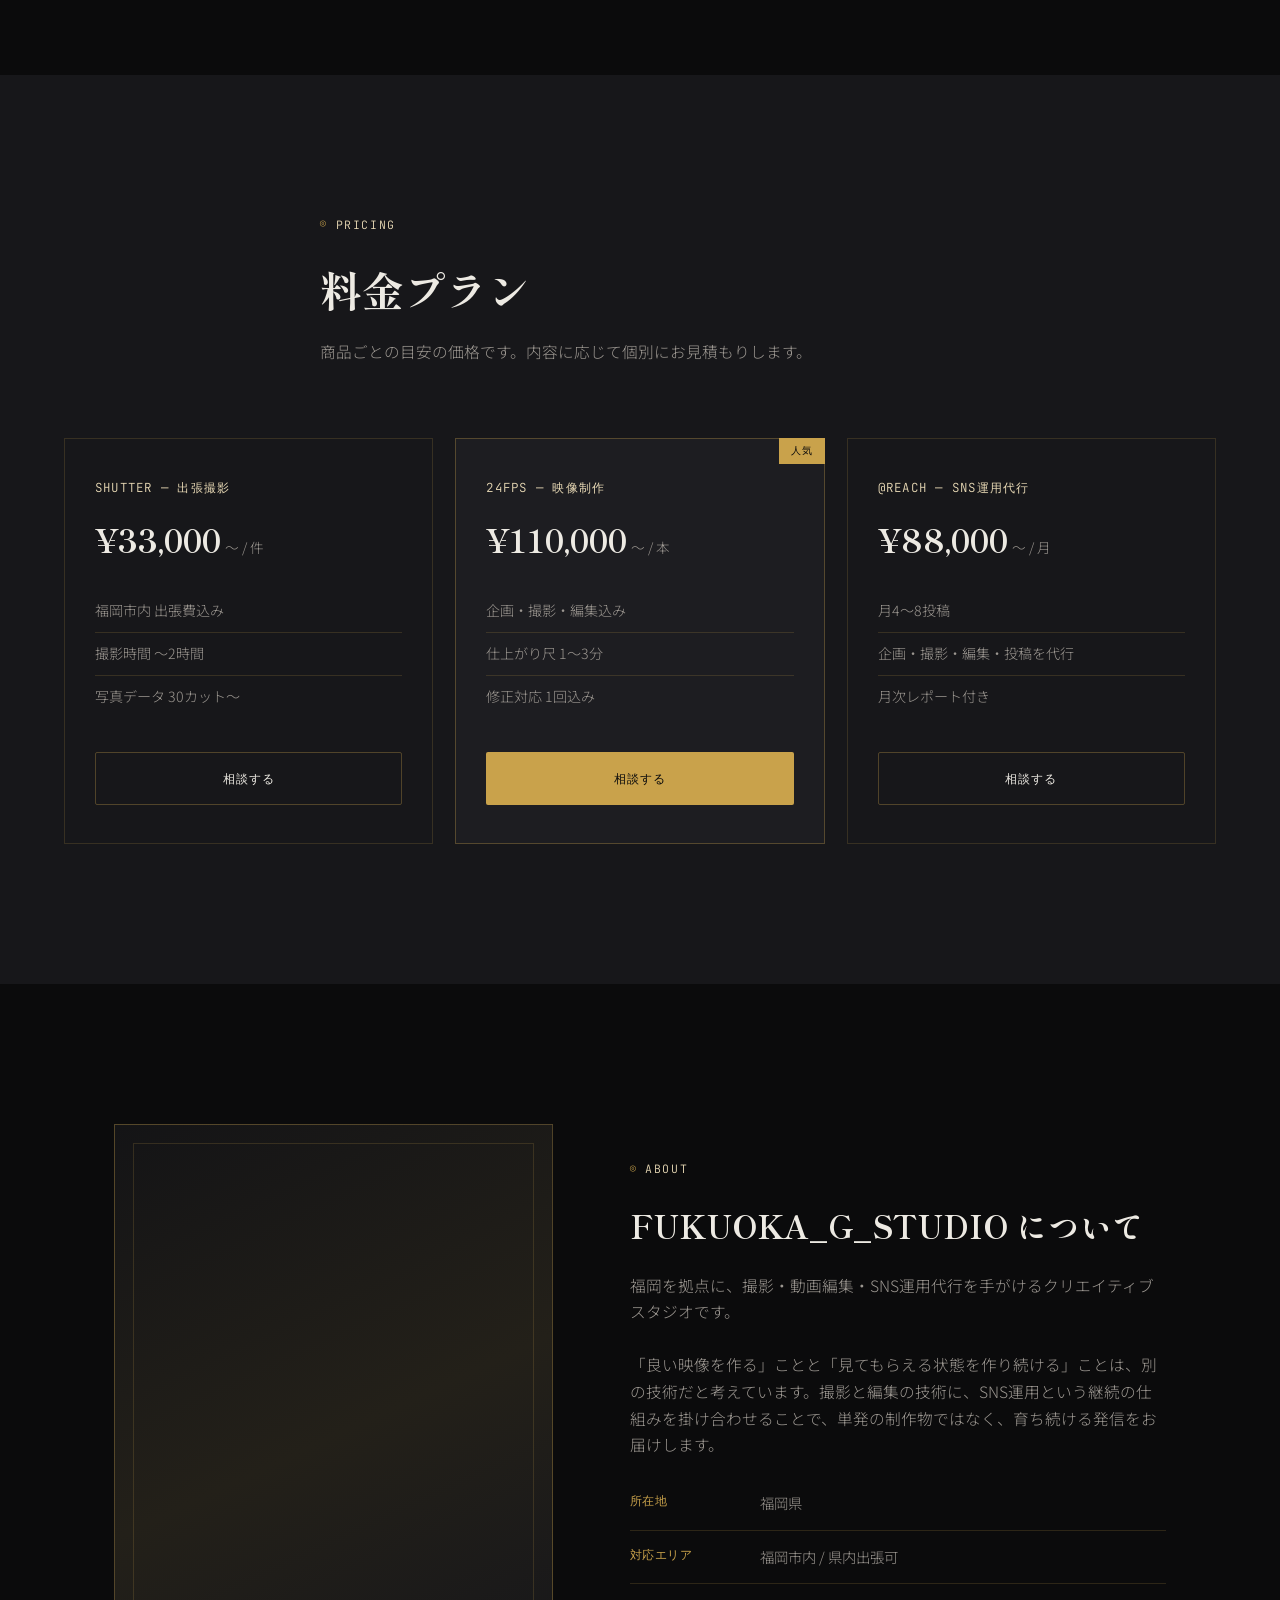
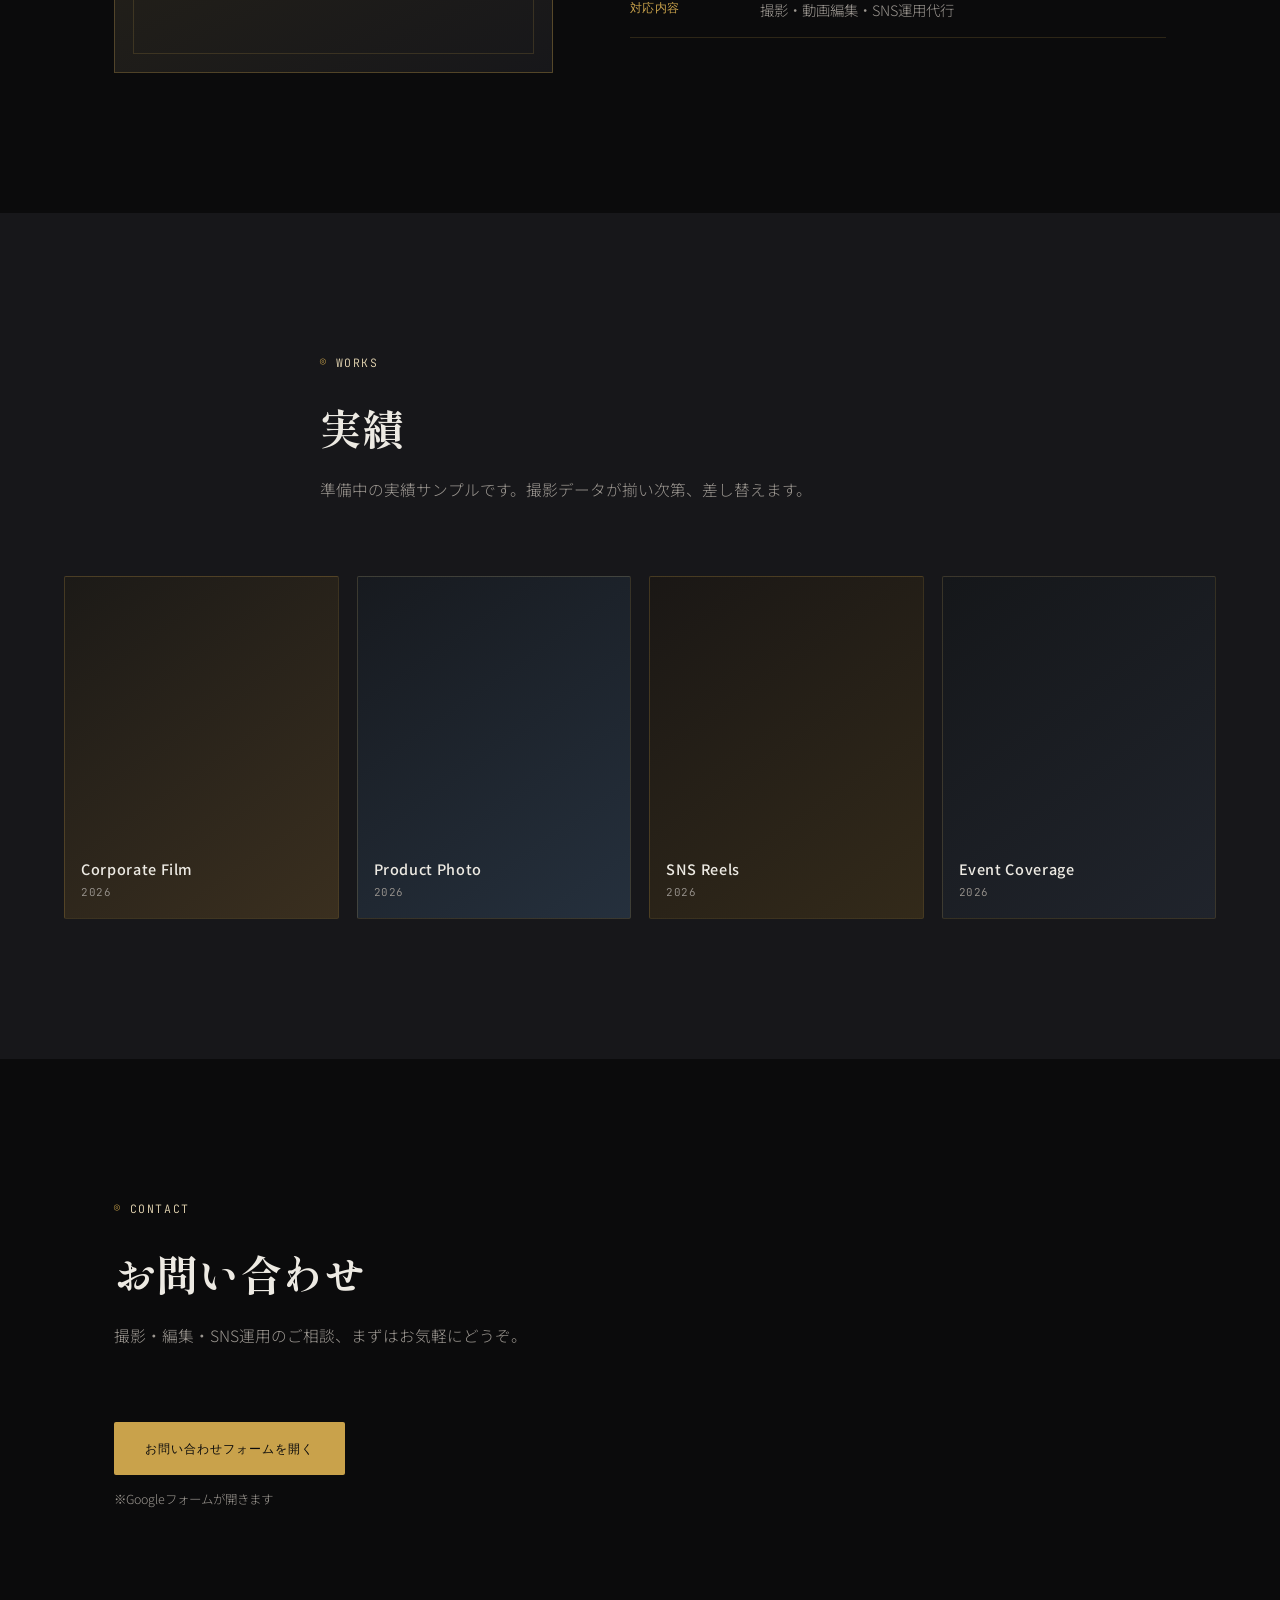
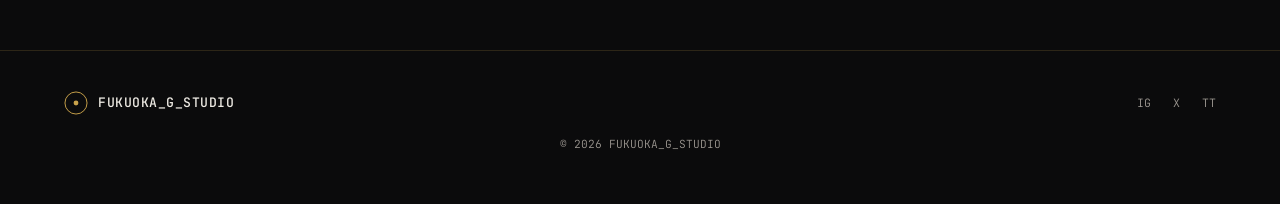
==== commit b99aab5d: "Add files via upload レイアウト修正" ====
--- a/index.html
+++ b/index.html
@@ -39,9 +39,9 @@
   </a>
   <nav class="site-nav" id="siteNav">
     <a href="#service">SERVICE</a>
-    <a href="#works">WORKS</a>
     <a href="#pricing">PRICING</a>
     <a href="#about">ABOUT</a>
+    <a href="#works">WORKS</a>
     <a href="#contact" class="nav-cta">CONTACT</a>
   </nav>
   <button class="nav-toggle" id="navToggle" aria-label="メニューを開く" aria-expanded="false">
@@ -79,92 +79,68 @@
   <div class="section-head">
     <p class="eyebrow"><span class="eyebrow-mark">◎</span> SERVICE</p>
     <h2 class="section-title">できること</h2>
-    <p class="section-lead">撮る、編む、届ける。3つの力を、必要な分だけ。</p>
+    <p class="section-lead" id="serviceLead">プライベートからビジネスシーンまで。出張撮影・映像制作・SNS運用代行で、伝わる瞬間をかたちにします。</p>
   </div>
 
   <div class="service-grid">
     <article class="service-card">
       <p class="service-label">SHUTTER</p>
-      <h3>撮影</h3>
-      <p class="service-desc">企業広告、商品、人物、イベント記録まで。伝えたい空気を切り取る一枚を撮影します。ロケーション選定から当日の進行までお任せください。</p>
+      <h3>出張撮影</h3>
+      <p class="service-desc">結婚式の前撮り、入学式や卒業式の記念写真など、ジャンルを問わずご依頼いただけます。ロケーション選定から当日の進行まで、お任せください。</p>
     </article>
 
     <article class="service-card">
       <p class="service-label">24FPS</p>
-      <h3>動画編集</h3>
-      <p class="service-desc">撮って出しでは伝わらない熱量を、編集で立ち上げます。企業PR、商品紹介、SNSショート動画まで、目的に合わせた尺と構成で仕上げます。</p>
+      <h3>映像制作</h3>
+      <p class="service-desc">結婚式ムービー、会社PR動画など、ジャンルを問わずご依頼いただけます。企画・撮影・編集まで一貫して、目的に合わせた尺と構成で仕上げます。</p>
     </article>
 
     <article class="service-card">
       <p class="service-label">@REACH</p>
       <h3>SNS運用代行</h3>
-      <p class="service-desc">投稿の企画から撮影、編集、投稿、分析まで一貫して代行。「発信を続ける仕組み」ごと引き受けます。Instagram・TikTok・Xに対応。</p>
-    </article>
-  </div>
-</section>
-
-<!-- WORKS -->
-<section class="section section-alt" id="works">
-  <div class="section-head">
-    <p class="eyebrow"><span class="eyebrow-mark">◎</span> WORKS</p>
-    <h2 class="section-title">実績</h2>
-    <p class="section-lead">準備中の実績サンプルです。撮影データが揃い次第、差し替えます。</p>
-  </div>
-
-  <div class="works-grid">
-    <figure class="work-card wc-1">
-      <figcaption><span>Corporate Film</span>2026</figcaption>
-    </figure>
-    <figure class="work-card wc-2">
-      <figcaption><span>Product Photo</span>2026</figcaption>
-    </figure>
-    <figure class="work-card wc-3">
-      <figcaption><span>SNS Reels</span>2026</figcaption>
-    </figure>
-    <figure class="work-card wc-4">
-      <figcaption><span>Event Coverage</span>2026</figcaption>
-    </figure>
+      <p class="service-desc">企業のSNSアカウントなど、ジャンルを問わずご依頼いただけます。投稿の企画から撮影、編集、投稿、分析まで一貫して代行します。</p>
+    </article>
   </div>
 </section>
 
 <!-- PRICING -->
-<section class="section" id="pricing">
+<section class="section section-alt" id="pricing">
   <div class="section-head">
     <p class="eyebrow"><span class="eyebrow-mark">◎</span> PRICING</p>
     <h2 class="section-title">料金プラン</h2>
-    <p class="section-lead">目安の価格です。内容に応じて個別にお見積もりします。</p>
+    <p class="section-lead">商品ごとの目安の価格です。内容に応じて個別にお見積もりします。</p>
   </div>
 
   <div class="pricing-grid">
     <article class="price-card">
-      <p class="price-name">LITE</p>
+      <p class="price-name">SHUTTER — 出張撮影</p>
       <p class="price-value">¥33,000<span>〜 / 件</span></p>
       <ul class="price-list">
-        <li>撮影 or 編集どちらか1点</li>
-        <li>写真 30カット / 動画 1本(〜60秒)</li>
-        <li>データ納品のみ</li>
+        <li>福岡市内 出張費込み</li>
+        <li>撮影時間 〜2時間</li>
+        <li>写真データ 30カット〜</li>
       </ul>
       <a href="#contact" class="btn btn-ghost btn-block">相談する</a>
     </article>
 
     <article class="price-card price-featured">
       <p class="price-tag">人気</p>
-      <p class="price-name">STANDARD</p>
-      <p class="price-value">¥88,000<span>〜 / 件</span></p>
+      <p class="price-name">24FPS — 映像制作</p>
+      <p class="price-value">¥110,000<span>〜 / 本</span></p>
       <ul class="price-list">
-        <li>撮影 + 編集 セット</li>
-        <li>写真 60カット / 動画 2本</li>
-        <li>SNS投稿用カット出し込み</li>
+        <li>企画・撮影・編集込み</li>
+        <li>仕上がり尺 1〜3分</li>
+        <li>修正対応 1回込み</li>
       </ul>
       <a href="#contact" class="btn btn-primary btn-block">相談する</a>
     </article>
 
     <article class="price-card">
-      <p class="price-name">PRO</p>
-      <p class="price-value">¥165,000<span>〜 / 月</span></p>
+      <p class="price-name">@REACH — SNS運用代行</p>
+      <p class="price-value">¥88,000<span>〜 / 月</span></p>
       <ul class="price-list">
-        <li>SNS運用代行(月4〜8投稿)</li>
-        <li>企画・撮影・編集・投稿・分析</li>
+        <li>月4〜8投稿</li>
+        <li>企画・撮影・編集・投稿を代行</li>
         <li>月次レポート付き</li>
       </ul>
       <a href="#contact" class="btn btn-ghost btn-block">相談する</a>
@@ -173,7 +149,7 @@
 </section>
 
 <!-- ABOUT -->
-<section class="section section-alt" id="about">
+<section class="section" id="about">
   <div class="about-grid">
     <div class="about-visual" aria-hidden="true">
       <div class="about-frame"></div>
@@ -194,6 +170,30 @@
   </div>
 </section>
 
+<!-- WORKS -->
+<section class="section section-alt" id="works">
+  <div class="section-head">
+    <p class="eyebrow"><span class="eyebrow-mark">◎</span> WORKS</p>
+    <h2 class="section-title">実績</h2>
+    <p class="section-lead">準備中の実績サンプルです。撮影データが揃い次第、差し替えます。</p>
+  </div>
+
+  <div class="works-grid">
+    <figure class="work-card wc-1">
+      <figcaption><span>Corporate Film</span>2026</figcaption>
+    </figure>
+    <figure class="work-card wc-2">
+      <figcaption><span>Product Photo</span>2026</figcaption>
+    </figure>
+    <figure class="work-card wc-3">
+      <figcaption><span>SNS Reels</span>2026</figcaption>
+    </figure>
+    <figure class="work-card wc-4">
+      <figcaption><span>Event Coverage</span>2026</figcaption>
+    </figure>
+  </div>
+</section>
+
 <!-- CONTACT -->
 <section class="section" id="contact">
   <div class="section-head">
--- a/style.css
+++ b/style.css
@@ -327,6 +327,7 @@
 .section-alt > *{ max-width: var(--wrap); margin-left:auto; margin-right:auto; }
 
 .section-head{ max-width: 640px; margin-bottom: clamp(40px, 6vw, 72px); }
+#service .section-head{ max-width: none; }
 .section-title{
   font-family: var(--font-display);
   font-weight: 700;
@@ -337,6 +338,7 @@
   white-space: nowrap;
 }
 .section-lead{ color: var(--ink-dim); font-size: 0.98rem; }
+#serviceLead{ white-space: nowrap; }
 
 /* ==========================================================================
    Service
@@ -486,7 +488,7 @@
   position:absolute; inset: 18px;
   border: 1px solid var(--line);
 }
-.about-copy{ color: var(--ink-dim); margin: 20px 0 32px; font-size: 0.96rem; }
+.about-copy{ color: var(--ink-dim); margin: 20px 0 32px; font-size: 0.98rem; }
 .about-meta{ display:flex; flex-direction:column; gap: 14px; }
 .about-meta > div{
   display:flex;
@@ -547,6 +549,7 @@
 }
 
 @media (max-width: 720px){
+  #serviceLead{ white-space: normal; }
   .site-nav{
     position: fixed;
     top: 64px; right: 0;
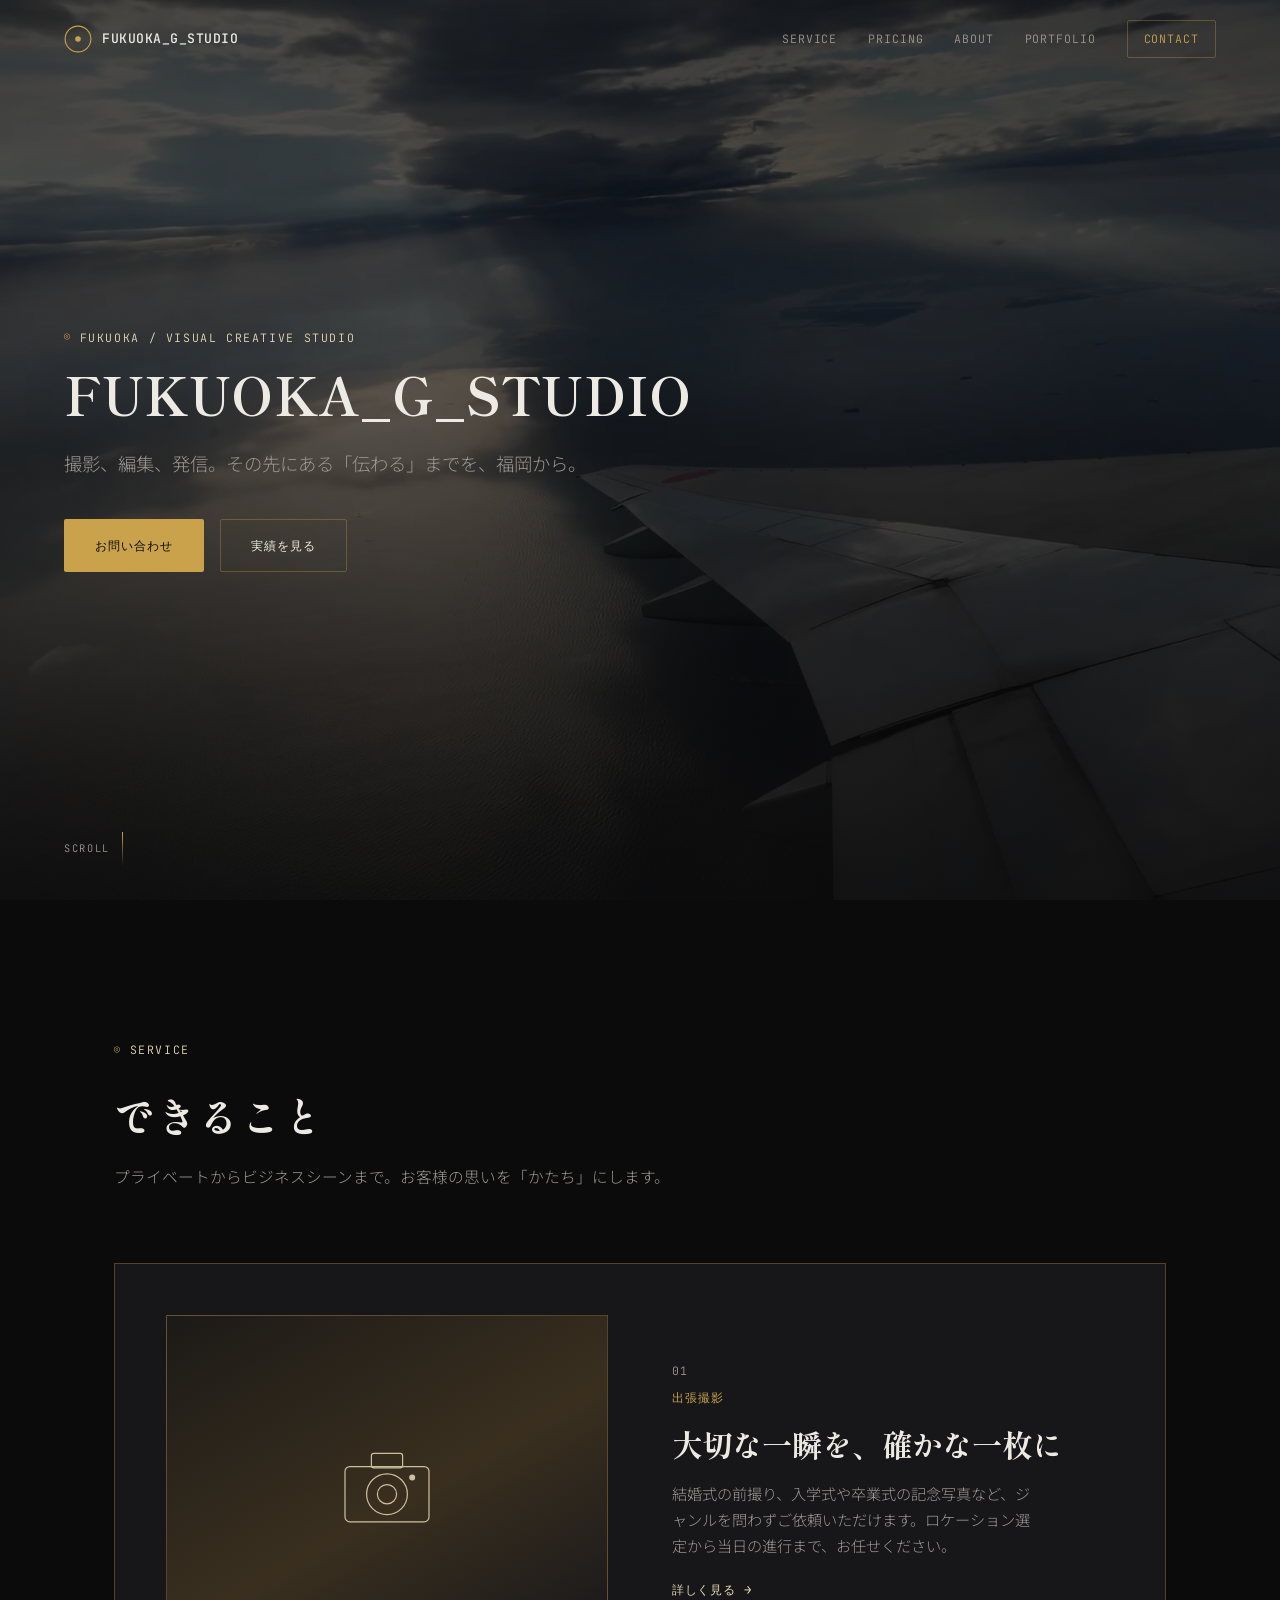
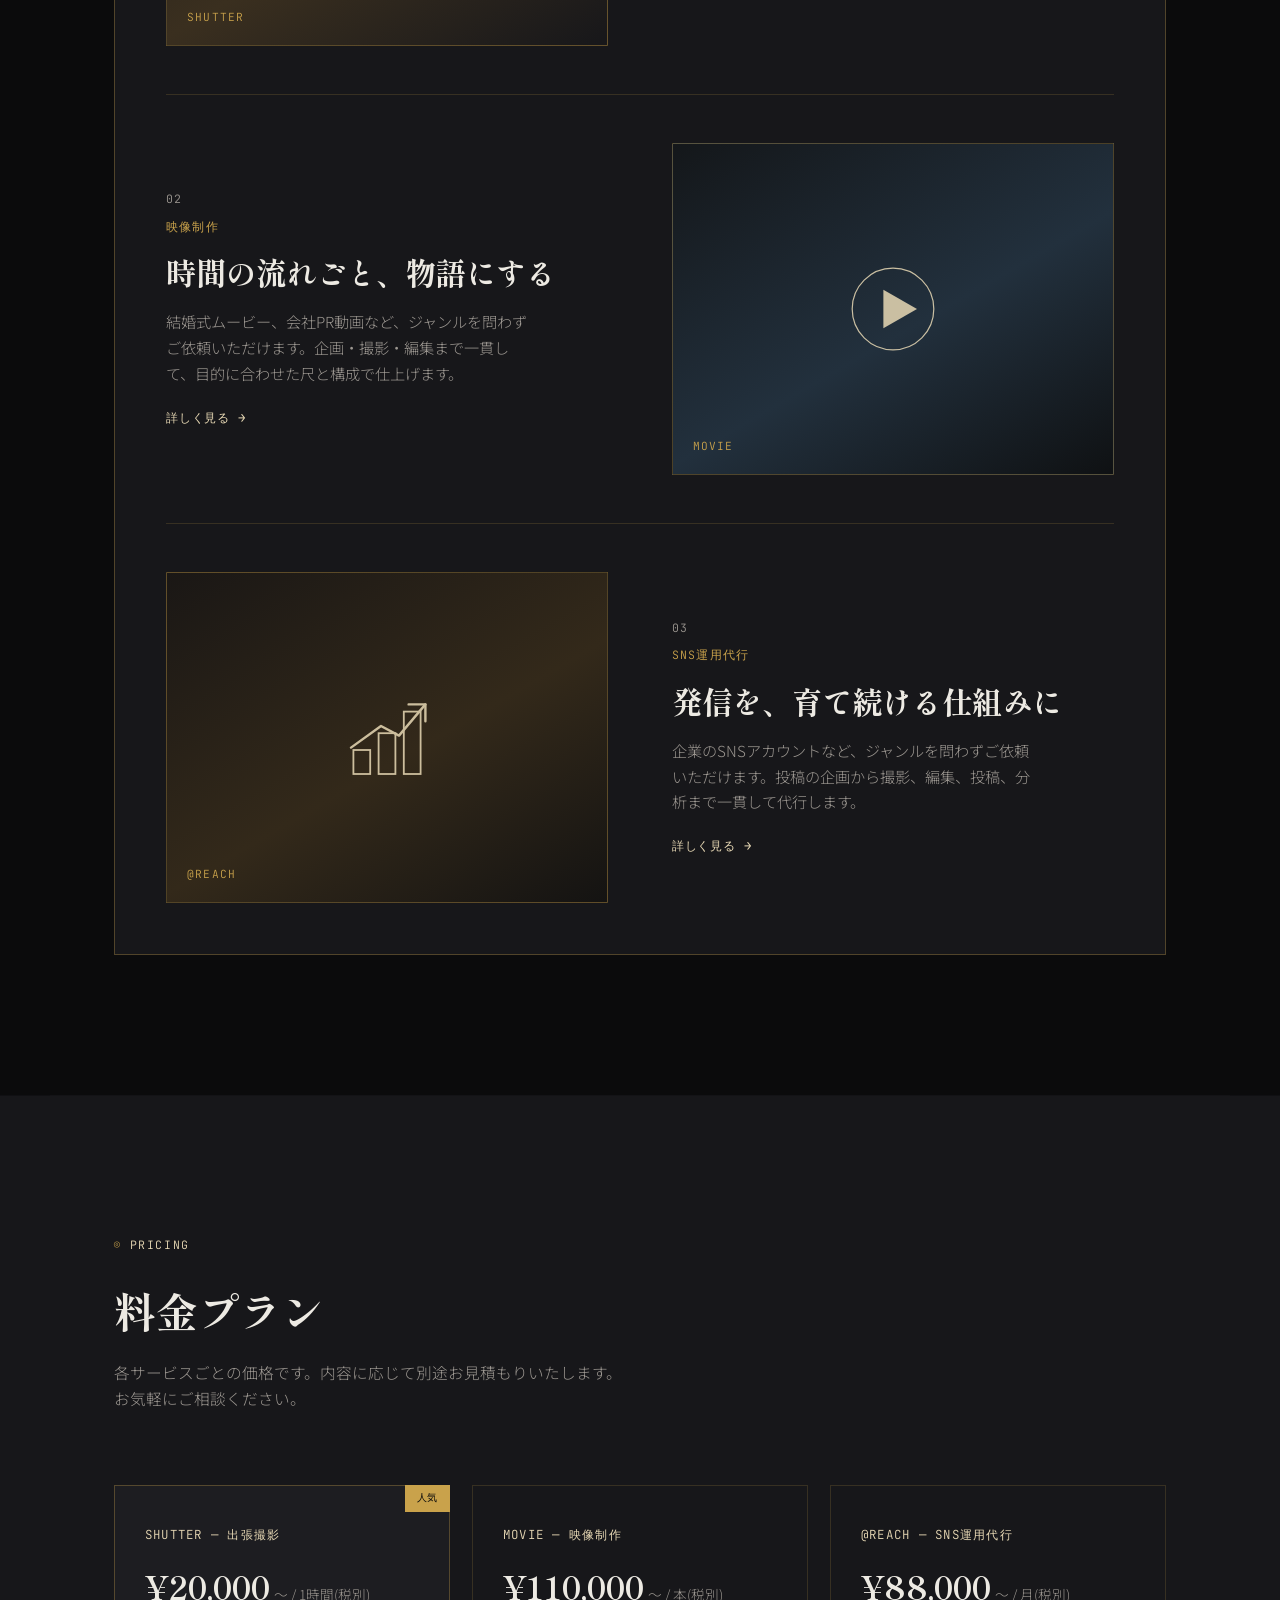
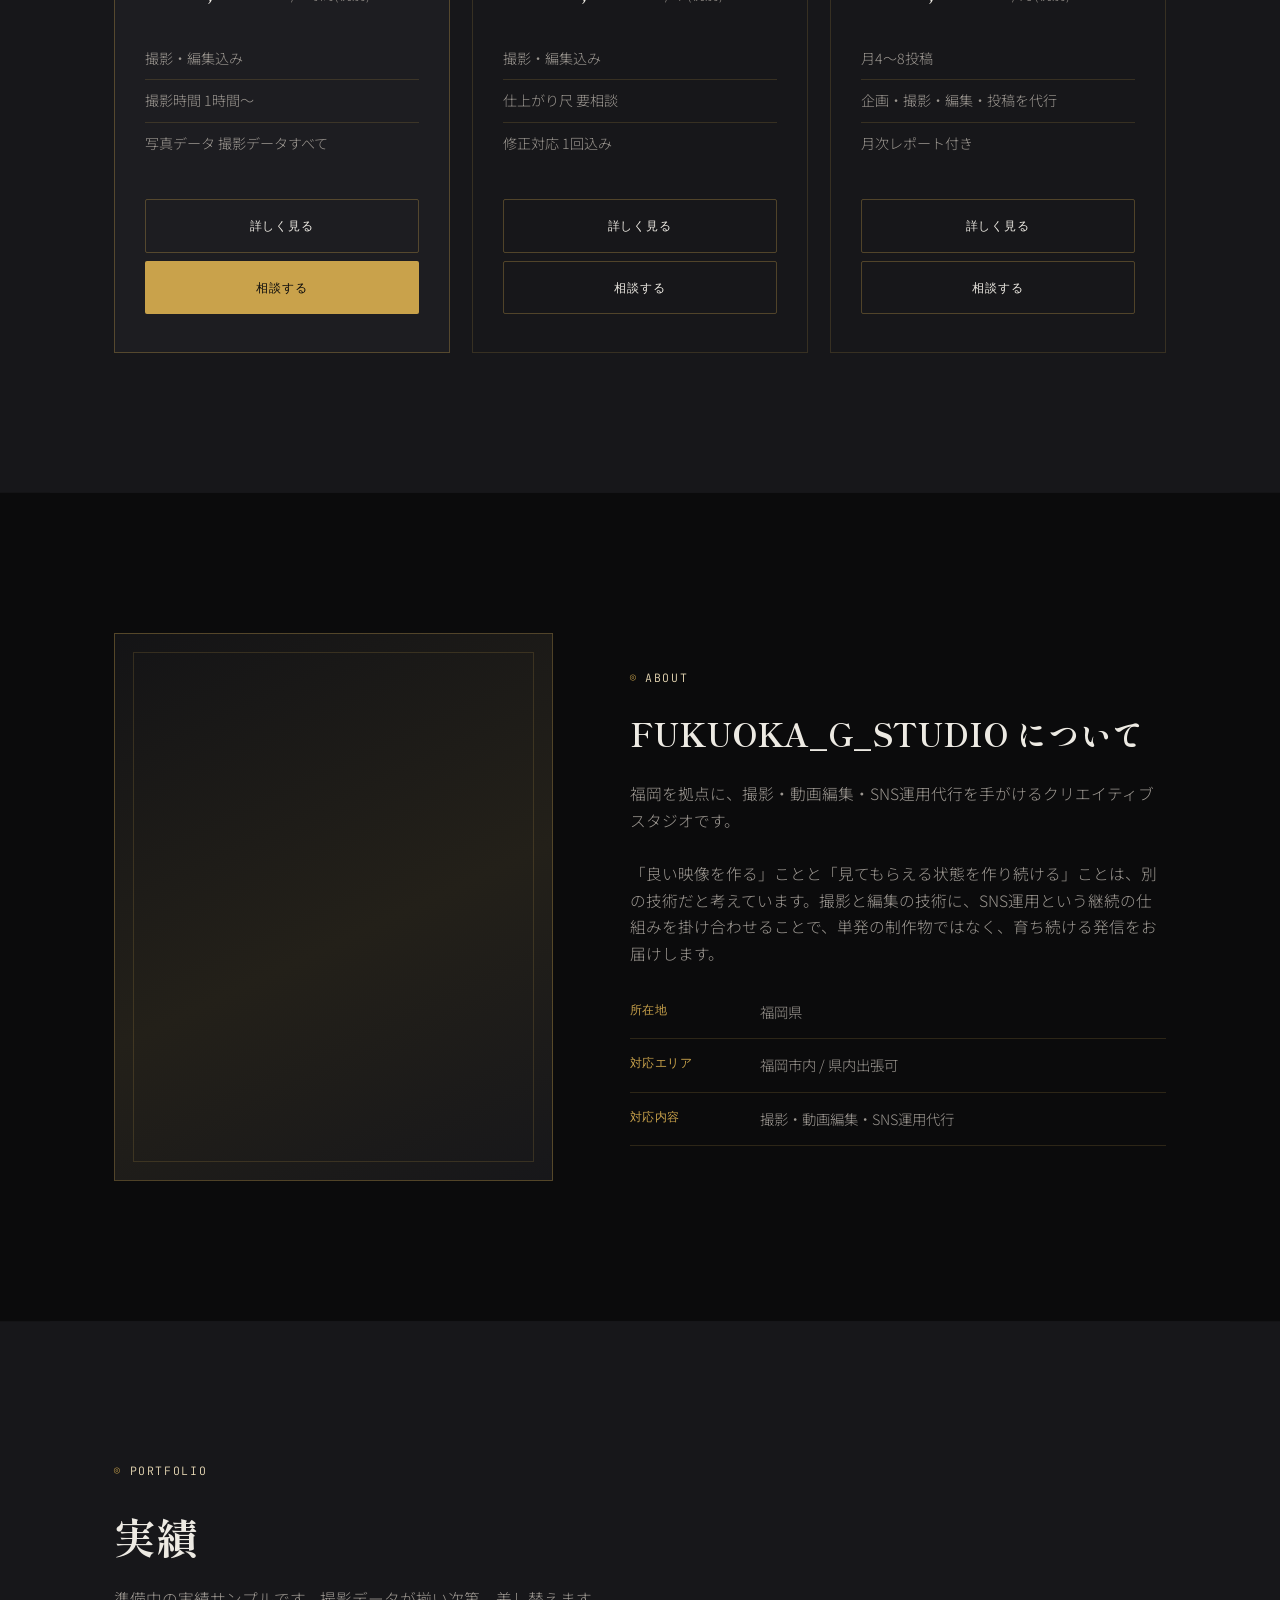
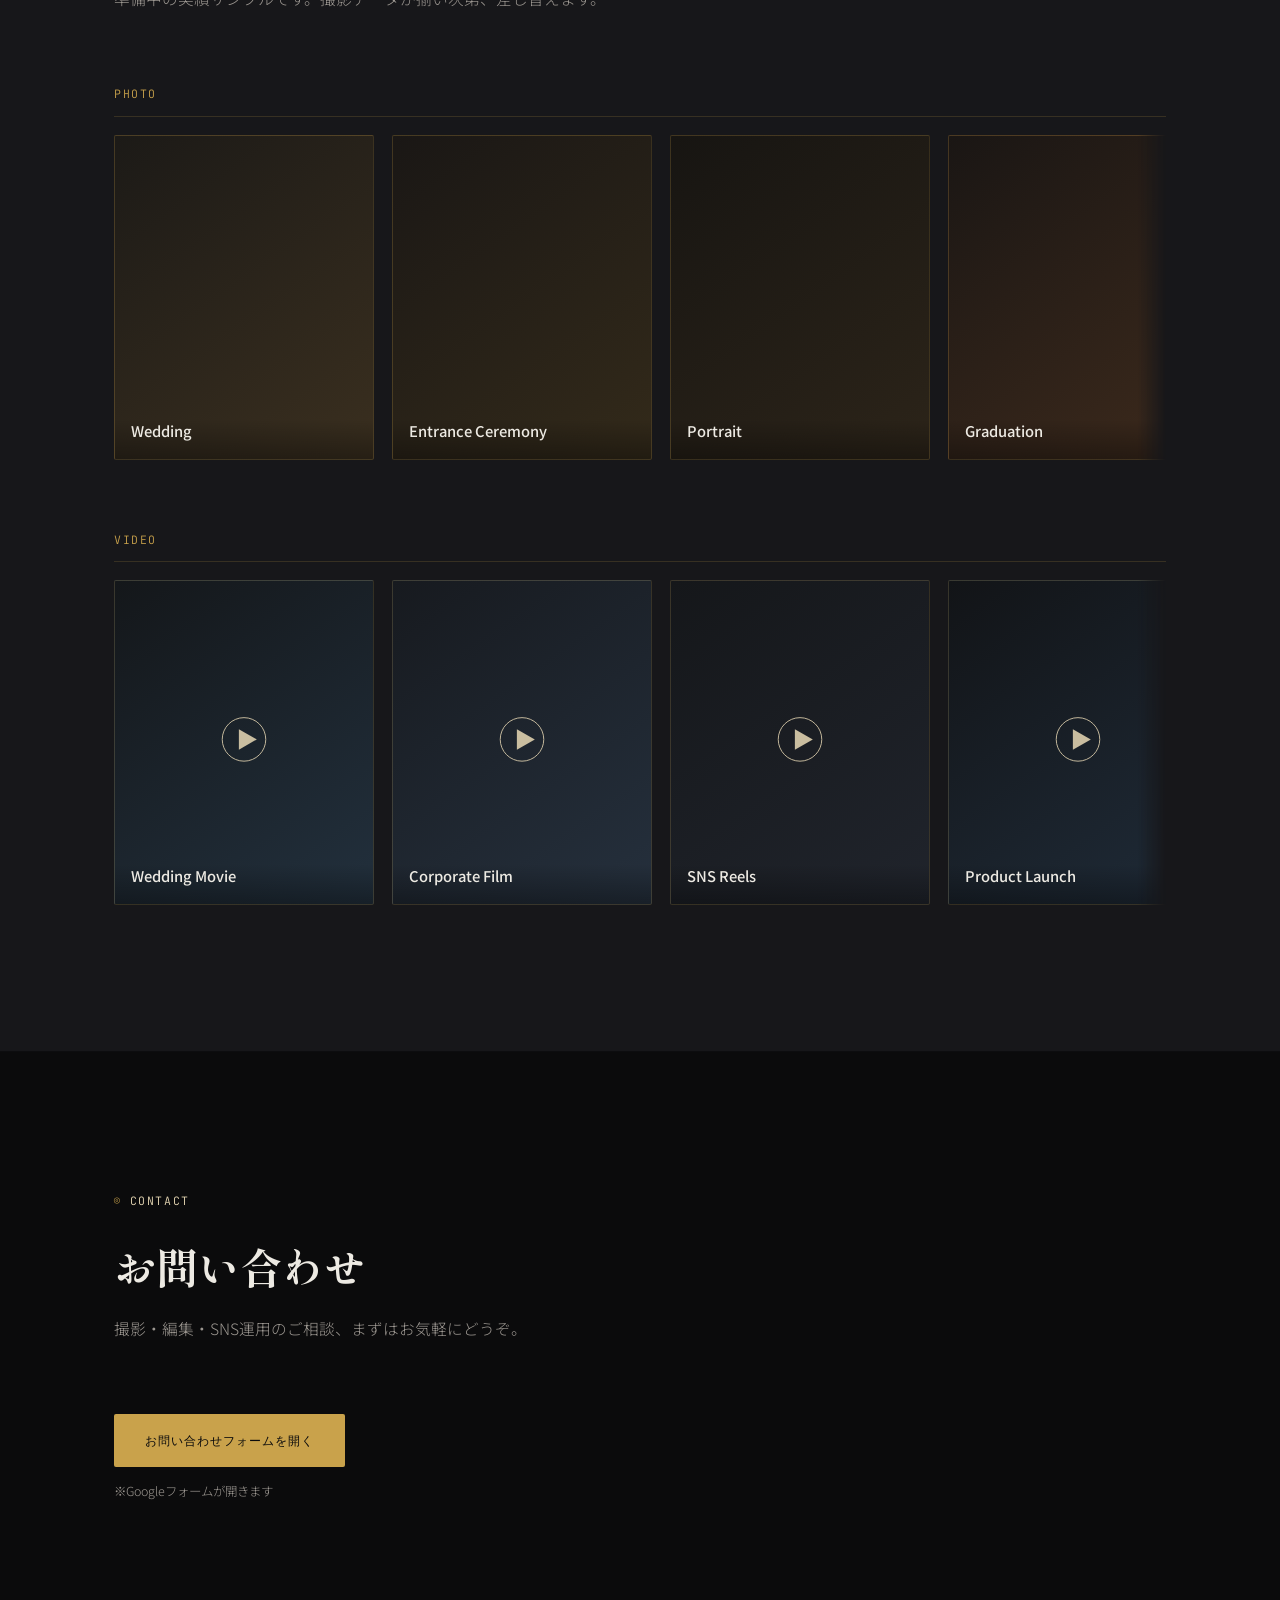
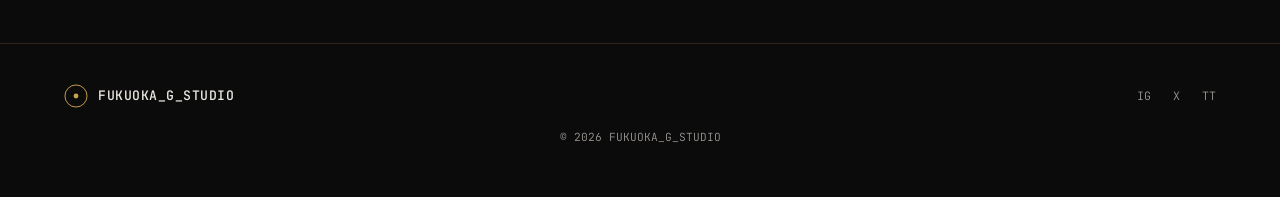
==== commit 3bc0cf06: "Add files via upload レイアウト調整 サービスのサブページ作成" ====
--- a/index.html
+++ b/index.html
@@ -41,7 +41,7 @@
     <a href="#service">SERVICE</a>
     <a href="#pricing">PRICING</a>
     <a href="#about">ABOUT</a>
-    <a href="#works">WORKS</a>
+    <a href="#works">PORTFOLIO</a>
     <a href="#contact" class="nav-cta">CONTACT</a>
   </nav>
   <button class="nav-toggle" id="navToggle" aria-label="メニューを開く" aria-expanded="false">
@@ -79,27 +79,68 @@
   <div class="section-head">
     <p class="eyebrow"><span class="eyebrow-mark">◎</span> SERVICE</p>
     <h2 class="section-title">できること</h2>
-    <p class="section-lead" id="serviceLead">プライベートからビジネスシーンまで。出張撮影・映像制作・SNS運用代行で、伝わる瞬間をかたちにします。</p>
-  </div>
-
-  <div class="service-grid">
-    <article class="service-card">
-      <p class="service-label">SHUTTER</p>
-      <h3>出張撮影</h3>
-      <p class="service-desc">結婚式の前撮り、入学式や卒業式の記念写真など、ジャンルを問わずご依頼いただけます。ロケーション選定から当日の進行まで、お任せください。</p>
-    </article>
-
-    <article class="service-card">
-      <p class="service-label">24FPS</p>
-      <h3>映像制作</h3>
-      <p class="service-desc">結婚式ムービー、会社PR動画など、ジャンルを問わずご依頼いただけます。企画・撮影・編集まで一貫して、目的に合わせた尺と構成で仕上げます。</p>
-    </article>
-
-    <article class="service-card">
-      <p class="service-label">@REACH</p>
-      <h3>SNS運用代行</h3>
-      <p class="service-desc">企業のSNSアカウントなど、ジャンルを問わずご依頼いただけます。投稿の企画から撮影、編集、投稿、分析まで一貫して代行します。</p>
-    </article>
+    <p class="section-lead" id="serviceLead">プライベートからビジネスシーンまで。お客様の思いを「かたち」にします。</p>
+  </div>
+
+  <div class="service-panel">
+  <div class="service-list">
+    <article class="service-row">
+      <div class="service-visual sv-photo">
+        <svg class="service-visual-icon" viewBox="0 0 100 100" aria-hidden="true">
+          <rect x="15" y="38" width="70" height="46" rx="4" fill="none" stroke="currentColor" stroke-width="1"/>
+          <rect x="37" y="27" width="26" height="12" rx="2" fill="none" stroke="currentColor" stroke-width="1"/>
+          <circle cx="50" cy="61" r="17" fill="none" stroke="currentColor" stroke-width="1"/>
+          <circle cx="50" cy="61" r="8" fill="none" stroke="currentColor" stroke-width="1"/>
+          <circle cx="71" cy="47" r="2.5" fill="currentColor"/>
+        </svg>
+        <p class="service-visual-tag">SHUTTER</p>
+      </div>
+      <div class="service-copy">
+        <p class="service-index">01</p>
+        <p class="service-label">出張撮影</p>
+        <h3>大切な一瞬を、確かな一枚に</h3>
+        <p class="service-desc">結婚式の前撮り、入学式や卒業式の記念写真など、ジャンルを問わずご依頼いただけます。ロケーション選定から当日の進行まで、お任せください。</p>
+        <a href="service-shutter.html" class="service-more">詳しく見る <span aria-hidden="true">→</span></a>
+      </div>
+    </article>
+
+    <article class="service-row reverse">
+      <div class="service-visual sv-video">
+        <svg class="service-visual-icon" viewBox="0 0 100 100" aria-hidden="true">
+          <circle cx="50" cy="50" r="34" fill="none" stroke="currentColor" stroke-width="1"/>
+          <path d="M42 34 L70 50 L42 66 Z" fill="currentColor"/>
+        </svg>
+        <p class="service-visual-tag">MOVIE</p>
+      </div>
+      <div class="service-copy">
+        <p class="service-index">02</p>
+        <p class="service-label">映像制作</p>
+        <h3>時間の流れごと、物語にする</h3>
+        <p class="service-desc">結婚式ムービー、会社PR動画など、ジャンルを問わずご依頼いただけます。企画・撮影・編集まで一貫して、目的に合わせた尺と構成で仕上げます。</p>
+        <a href="service-movie.html" class="service-more">詳しく見る <span aria-hidden="true">→</span></a>
+      </div>
+    </article>
+
+    <article class="service-row">
+      <div class="service-visual sv-sns">
+        <svg class="service-visual-icon" viewBox="0 0 100 100" aria-hidden="true">
+          <rect x="22" y="60" width="14" height="20" fill="none" stroke="currentColor" stroke-width="1.5"/>
+          <rect x="43" y="46" width="14" height="34" fill="none" stroke="currentColor" stroke-width="1.5"/>
+          <rect x="64" y="28" width="14" height="52" fill="none" stroke="currentColor" stroke-width="1.5"/>
+          <path d="M20 58 L45 40 L60 48 L82 22" fill="none" stroke="currentColor" stroke-width="2" stroke-linecap="round" stroke-linejoin="round"/>
+          <path d="M68 22 H82 V36" fill="none" stroke="currentColor" stroke-width="2" stroke-linecap="round" stroke-linejoin="round"/>
+        </svg>
+        <p class="service-visual-tag">@REACH</p>
+      </div>
+      <div class="service-copy">
+        <p class="service-index">03</p>
+        <p class="service-label">SNS運用代行</p>
+        <h3>発信を、育て続ける仕組みに</h3>
+        <p class="service-desc">企業のSNSアカウントなど、ジャンルを問わずご依頼いただけます。投稿の企画から撮影、編集、投稿、分析まで一貫して代行します。</p>
+        <a href="service-sns.html" class="service-more">詳しく見る <span aria-hidden="true">→</span></a>
+      </div>
+    </article>
+  </div>
   </div>
 </section>
 
@@ -108,41 +149,44 @@
   <div class="section-head">
     <p class="eyebrow"><span class="eyebrow-mark">◎</span> PRICING</p>
     <h2 class="section-title">料金プラン</h2>
-    <p class="section-lead">商品ごとの目安の価格です。内容に応じて個別にお見積もりします。</p>
+    <p class="section-lead">各サービスごとの価格です。内容に応じて別途お見積もりいたします。<br>お気軽にご相談ください。</p>
   </div>
 
   <div class="pricing-grid">
-    <article class="price-card">
-      <p class="price-name">SHUTTER — 出張撮影</p>
-      <p class="price-value">¥33,000<span>〜 / 件</span></p>
-      <ul class="price-list">
-        <li>福岡市内 出張費込み</li>
-        <li>撮影時間 〜2時間</li>
-        <li>写真データ 30カット〜</li>
-      </ul>
-      <a href="#contact" class="btn btn-ghost btn-block">相談する</a>
-    </article>
-
     <article class="price-card price-featured">
       <p class="price-tag">人気</p>
-      <p class="price-name">24FPS — 映像制作</p>
-      <p class="price-value">¥110,000<span>〜 / 本</span></p>
+      <p class="price-name">SHUTTER — 出張撮影</p>
+      <p class="price-value">¥20,000<span>〜 / 1時間(税別)</span></p>
       <ul class="price-list">
-        <li>企画・撮影・編集込み</li>
-        <li>仕上がり尺 1〜3分</li>
+        <li>撮影・編集込み</li>
+        <li>撮影時間 1時間〜</li>
+        <li>写真データ 撮影データすべて</li>
+      </ul>
+      <a href="service-shutter.html" class="btn btn-ghost btn-block">詳しく見る</a>
+      <a href="#contact" class="btn btn-primary btn-block">相談する</a>
+    </article>
+
+    <article class="price-card">
+      <p class="price-name">MOVIE — 映像制作</p>
+      <p class="price-value">¥110,000<span>〜 / 本(税別)</span></p>
+      <ul class="price-list">
+        <li>撮影・編集込み</li>
+        <li>仕上がり尺 要相談</li>
         <li>修正対応 1回込み</li>
       </ul>
-      <a href="#contact" class="btn btn-primary btn-block">相談する</a>
+      <a href="service-movie.html" class="btn btn-ghost btn-block">詳しく見る</a>
+      <a href="#contact" class="btn btn-ghost btn-block">相談する</a>
     </article>
 
     <article class="price-card">
       <p class="price-name">@REACH — SNS運用代行</p>
-      <p class="price-value">¥88,000<span>〜 / 月</span></p>
+      <p class="price-value">¥88,000<span>〜 / 月(税別)</span></p>
       <ul class="price-list">
         <li>月4〜8投稿</li>
         <li>企画・撮影・編集・投稿を代行</li>
         <li>月次レポート付き</li>
       </ul>
+      <a href="service-sns.html" class="btn btn-ghost btn-block">詳しく見る</a>
       <a href="#contact" class="btn btn-ghost btn-block">相談する</a>
     </article>
   </div>
@@ -170,27 +214,69 @@
   </div>
 </section>
 
-<!-- WORKS -->
+<!-- PORTFOLIO -->
 <section class="section section-alt" id="works">
   <div class="section-head">
-    <p class="eyebrow"><span class="eyebrow-mark">◎</span> WORKS</p>
+    <p class="eyebrow"><span class="eyebrow-mark">◎</span> PORTFOLIO</p>
     <h2 class="section-title">実績</h2>
     <p class="section-lead">準備中の実績サンプルです。撮影データが揃い次第、差し替えます。</p>
   </div>
 
-  <div class="works-grid">
-    <figure class="work-card wc-1">
-      <figcaption><span>Corporate Film</span>2026</figcaption>
-    </figure>
-    <figure class="work-card wc-2">
-      <figcaption><span>Product Photo</span>2026</figcaption>
-    </figure>
-    <figure class="work-card wc-3">
-      <figcaption><span>SNS Reels</span>2026</figcaption>
-    </figure>
-    <figure class="work-card wc-4">
-      <figcaption><span>Event Coverage</span>2026</figcaption>
-    </figure>
+  <div class="works-group">
+    <p class="works-group-label">PHOTO</p>
+    <div class="works-grid">
+      <figure class="work-card wc-1">
+        <figcaption>Wedding</figcaption>
+      </figure>
+      <figure class="work-card wc-2">
+        <figcaption>Entrance Ceremony</figcaption>
+      </figure>
+      <figure class="work-card wc-3">
+        <figcaption>Portrait</figcaption>
+      </figure>
+      <figure class="work-card wc-7">
+        <figcaption>Graduation</figcaption>
+      </figure>
+      <figure class="work-card wc-8">
+        <figcaption>Family Photo</figcaption>
+      </figure>
+    </div>
+  </div>
+
+  <div class="works-group">
+    <p class="works-group-label">VIDEO</p>
+    <div class="works-grid">
+      <figure class="work-card wc-4">
+        <div class="work-play" aria-hidden="true">
+          <svg viewBox="0 0 100 100"><circle cx="50" cy="50" r="34" fill="none" stroke="currentColor" stroke-width="1.5"/><path d="M42 34 L70 50 L42 66 Z" fill="currentColor"/></svg>
+        </div>
+        <figcaption>Wedding Movie</figcaption>
+      </figure>
+      <figure class="work-card wc-5">
+        <div class="work-play" aria-hidden="true">
+          <svg viewBox="0 0 100 100"><circle cx="50" cy="50" r="34" fill="none" stroke="currentColor" stroke-width="1.5"/><path d="M42 34 L70 50 L42 66 Z" fill="currentColor"/></svg>
+        </div>
+        <figcaption>Corporate Film</figcaption>
+      </figure>
+      <figure class="work-card wc-6">
+        <div class="work-play" aria-hidden="true">
+          <svg viewBox="0 0 100 100"><circle cx="50" cy="50" r="34" fill="none" stroke="currentColor" stroke-width="1.5"/><path d="M42 34 L70 50 L42 66 Z" fill="currentColor"/></svg>
+        </div>
+        <figcaption>SNS Reels</figcaption>
+      </figure>
+      <figure class="work-card wc-9">
+        <div class="work-play" aria-hidden="true">
+          <svg viewBox="0 0 100 100"><circle cx="50" cy="50" r="34" fill="none" stroke="currentColor" stroke-width="1.5"/><path d="M42 34 L70 50 L42 66 Z" fill="currentColor"/></svg>
+        </div>
+        <figcaption>Product Launch</figcaption>
+      </figure>
+      <figure class="work-card wc-10">
+        <div class="work-play" aria-hidden="true">
+          <svg viewBox="0 0 100 100"><circle cx="50" cy="50" r="34" fill="none" stroke="currentColor" stroke-width="1.5"/><path d="M42 34 L70 50 L42 66 Z" fill="currentColor"/></svg>
+        </div>
+        <figcaption>Event Recap</figcaption>
+      </figure>
+    </div>
   </div>
 </section>
 
--- a/style.css
+++ b/style.css
@@ -321,13 +321,12 @@
   margin: 0 auto;
 }
 .section-alt{
-  max-width: none;
   background: var(--bg-elevated);
-}
-.section-alt > *{ max-width: var(--wrap); margin-left:auto; margin-right:auto; }
+  box-shadow: 0 0 0 100vmax var(--bg-elevated);
+  clip-path: inset(0 -100vmax);
+}
 
 .section-head{ max-width: 640px; margin-bottom: clamp(40px, 6vw, 72px); }
-#service .section-head{ max-width: none; }
 .section-title{
   font-family: var(--font-display);
   font-weight: 700;
@@ -343,70 +342,176 @@
 /* ==========================================================================
    Service
    ========================================================================== */
-.service-grid{
+.service-panel{
+  border: 1px solid var(--line-strong);
+  background: var(--bg-elevated);
+  padding: clamp(28px, 4vw, 56px);
+}
+.service-list{
+  display:flex;
+  flex-direction:column;
+}
+.service-row{
   display:grid;
-  grid-template-columns: repeat(3, 1fr);
-  gap: 1px;
-  background: var(--line);
-  border: 1px solid var(--line);
-}
-.service-card{
-  background: var(--bg);
-  padding: 40px 34px;
-  transition: background .3s ease;
-}
-.service-card:hover{ background: var(--bg-elevated); }
-.service-label{
+  grid-template-columns: 1fr 1fr;
+  gap: clamp(32px, 5vw, 72px);
+  align-items:center;
+  padding: clamp(28px, 4vw, 48px) 0;
+  border-bottom: 1px solid var(--line);
+}
+.service-row:first-child{ padding-top: 0; }
+.service-row:last-child{ padding-bottom: 0; border-bottom: none; }
+.service-row.reverse .service-visual{ order:2; }
+.service-row.reverse .service-copy{ order:1; }
+
+.service-visual{
+  position:relative;
+  aspect-ratio: 4/3;
+  border: 1px solid var(--line-strong);
+  overflow:hidden;
+  display:flex;
+  align-items:center;
+  justify-content:center;
+  color: var(--gold-soft);
+}
+.sv-photo{ background: linear-gradient(150deg, #1c1a17 0%, #3a2f1f 55%, #17171a 100%); }
+.sv-video{ background: linear-gradient(150deg, #14171a 0%, #22303d 55%, #0f1113 100%); }
+.sv-sns{ background: linear-gradient(150deg, #1a1715 0%, #33291a 55%, #141312 100%); }
+
+.service-visual-icon{
+  width: 34%;
+  max-width: 120px;
+  opacity: 0.85;
+}
+.service-visual-tag{
+  position:absolute;
+  bottom: 18px; left: 20px;
+  font-family: var(--font-mono);
+  font-size: 0.7rem;
+  letter-spacing: 0.1em;
+  color: var(--gold);
+}
+
+.service-index{
+  font-family: var(--font-mono);
+  font-size: 0.72rem;
+  letter-spacing: 0.08em;
+  color: var(--ink-dim);
+  margin-bottom: 8px;
+}
+.service-copy .service-label{
   font-family: var(--font-mono);
   color: var(--gold);
   font-size: 0.72rem;
   letter-spacing: 0.1em;
+  margin-bottom: 16px;
+}
+.service-copy h3{
+  font-family: var(--font-display);
+  font-size: clamp(1.5rem, 2.4vw, 1.9rem);
+  font-weight: 700;
+  margin-bottom: 16px;
+  line-height: 1.35;
+}
+.service-desc{ color: var(--ink-dim); font-size: 0.95rem; max-width: 46ch; }
+.service-more{
+  display:inline-flex;
+  align-items:center;
+  gap: 8px;
+  margin-top: 20px;
+  font-family: var(--font-mono);
+  font-size: 0.78rem;
+  letter-spacing: 0.06em;
+  color: var(--gold-soft);
+  transition: gap .25s ease, color .25s ease;
+}
+.service-more span{ transition: transform .25s ease; }
+.service-more:hover{ color: var(--gold); gap: 12px; }
+
+/* ==========================================================================
+   Works
+   ========================================================================== */
+.works-group{ margin-bottom: clamp(40px, 6vw, 64px); }
+.works-group:last-child{ margin-bottom: 0; }
+.works-group-label{
+  font-family: var(--font-mono);
+  font-size: 0.72rem;
+  letter-spacing: 0.14em;
+  color: var(--gold);
   margin-bottom: 18px;
-}
-.service-card h3{
-  font-family: var(--font-display);
-  font-size: 1.4rem;
-  margin-bottom: 14px;
-  font-weight: 700;
-}
-.service-desc{ color: var(--ink-dim); font-size: 0.92rem; }
-
-/* ==========================================================================
-   Works
-   ========================================================================== */
+  padding-bottom: 12px;
+  border-bottom: 1px solid var(--line);
+}
 .works-grid{
-  display:grid;
-  grid-template-columns: repeat(4, 1fr);
+  display:flex;
   gap: 18px;
-}
+  overflow-x: auto;
+  scroll-snap-type: x mandatory;
+  padding-bottom: 6px;
+  -webkit-overflow-scrolling: touch;
+  mask-image: linear-gradient(90deg, transparent, #000 28px, #000 calc(100% - 28px), transparent);
+  -webkit-mask-image: linear-gradient(90deg, transparent, #000 28px, #000 calc(100% - 28px), transparent);
+}
+.works-grid.at-start{
+  mask-image: linear-gradient(90deg, #000, #000 calc(100% - 28px), transparent);
+  -webkit-mask-image: linear-gradient(90deg, #000, #000 calc(100% - 28px), transparent);
+}
+.works-grid.at-end{
+  mask-image: linear-gradient(90deg, transparent, #000 28px, #000);
+  -webkit-mask-image: linear-gradient(90deg, transparent, #000 28px, #000);
+}
+.works-grid.at-start.at-end{
+  mask-image: none;
+  -webkit-mask-image: none;
+}
+.works-grid::-webkit-scrollbar{ height: 4px; }
+.works-grid::-webkit-scrollbar-track{ background: transparent; }
+.works-grid::-webkit-scrollbar-thumb{ background: var(--line-strong); border-radius: 2px; }
+.works-grid{ scrollbar-color: var(--line-strong) transparent; scrollbar-width: thin; }
+
 .work-card{
   position:relative;
+  flex: 0 0 clamp(200px, 22vw, 260px);
   aspect-ratio: 4/5;
   border-radius: 2px;
   overflow:hidden;
   border: 1px solid var(--line);
   display:flex;
   align-items:flex-end;
-}
+  transition: border-color .25s ease;
+  scroll-snap-align: start;
+}
+.work-card:hover{ border-color: var(--line-strong); }
 .wc-1{ background: linear-gradient(145deg,#1c1a17,#3a2f1f); }
-.wc-2{ background: linear-gradient(145deg,#171a1f,#25303d); }
-.wc-3{ background: linear-gradient(145deg,#1a1715,#332a1a); }
-.wc-4{ background: linear-gradient(145deg,#15171a,#20242c); }
+.wc-2{ background: linear-gradient(145deg,#1a1715,#332a1a); }
+.wc-3{ background: linear-gradient(145deg,#171512,#2c2419); }
+.wc-4{ background: linear-gradient(145deg,#14171a,#22303d); }
+.wc-5{ background: linear-gradient(145deg,#171a1f,#25303d); }
+.wc-6{ background: linear-gradient(145deg,#15171a,#20242c); }
+.wc-7{ background: linear-gradient(145deg,#1a1614,#3d2a1c); }
+.wc-8{ background: linear-gradient(145deg,#16140f,#332c17); }
+.wc-9{ background: linear-gradient(145deg,#121417,#1f2b38); }
+.wc-10{ background: linear-gradient(145deg,#131519,#26313f); }
+
+.work-play{
+  position:absolute;
+  top:50%; left:50%;
+  transform: translate(-50%,-50%);
+  width: 30%;
+  max-width: 64px;
+  color: var(--gold-soft);
+  opacity: 0.85;
+}
+
 .work-card figcaption{
+  position:relative;
+  width:100%;
   padding: 16px;
-  font-family: var(--font-mono);
-  font-size: 0.68rem;
-  letter-spacing: 0.06em;
-  color: var(--ink-dim);
-  display:flex;
-  flex-direction:column;
-  gap:2px;
-}
-.work-card figcaption span{
   font-family: var(--font-body);
-  font-size: 0.9rem;
+  font-size: 0.92rem;
   color: var(--ink);
   font-weight: 500;
+  background: linear-gradient(0deg, rgba(0,0,0,0.35), transparent 70%);
 }
 
 /* ==========================================================================
@@ -466,6 +571,59 @@
   border-top: 1px solid var(--line);
 }
 .price-list li:first-child{ border-top: none; }
+.price-list-label{
+  display:block;
+  font-family: var(--font-mono);
+  font-size: 0.7rem;
+  letter-spacing: 0.06em;
+  color: var(--gold);
+  margin-bottom: 4px;
+}
+.price-card-solo{ max-width: 420px; background: var(--bg); }
+
+.price-spec{ max-width: none; }
+.price-spec-value{
+  font-family: var(--font-display);
+  font-weight: 700;
+  font-size: 1.9rem;
+  margin-bottom: 22px;
+}
+.price-spec-value span{
+  font-family: var(--font-body);
+  font-size: 0.85rem;
+  color: var(--ink-dim);
+  font-weight: 300;
+  margin-left: 6px;
+}
+.price-spec-subhead{
+  font-family: var(--font-mono);
+  font-size: 0.72rem;
+  letter-spacing: 0.08em;
+  color: var(--gold-soft);
+  margin-bottom: 8px;
+}
+.price-spec-row{
+  display:flex;
+  gap: 20px;
+  padding: 14px 0;
+  border-top: 1px solid var(--line);
+}
+.price-spec-row-last{ border-bottom: 1px solid var(--line); }
+.price-spec-label{
+  width: 140px;
+  flex-shrink: 0;
+  font-family: var(--font-mono);
+  font-size: 0.74rem;
+  color: var(--gold);
+  letter-spacing: 0.04em;
+}
+.price-spec-content{ min-width: 0; }
+.price-spec-desc{ font-size: 0.9rem; color: var(--ink); }
+.price-spec-note{
+  font-size: 0.78rem;
+  color: var(--ink-dim);
+  margin-top: 16px;
+}
 
 /* ==========================================================================
    About
@@ -541,9 +699,10 @@
    Responsive
    ========================================================================== */
 @media (max-width: 880px){
-  .service-grid{ grid-template-columns: 1fr; }
+  .service-row{ grid-template-columns: 1fr; }
+  .service-row.reverse .service-visual,
+  .service-row.reverse .service-copy{ order: initial; }
   .pricing-grid{ grid-template-columns: 1fr; }
-  .works-grid{ grid-template-columns: repeat(2, 1fr); }
   .about-grid{ grid-template-columns: minmax(0, 1fr); }
   .about-visual{ aspect-ratio: 16/9; }
 }
@@ -591,3 +750,196 @@
 @media (min-width: 721px){
   .br-mobile{ display:none; }
 }
+.br-desktop{ display:none; }
+@media (min-width: 721px){
+  .br-desktop{ display:block; }
+}
+
+/* ==========================================================================
+   Service detail pages
+   ========================================================================== */
+.detail-hero{
+  position:relative;
+  padding: clamp(150px, 18vw, 210px) var(--pad) clamp(64px, 8vw, 96px);
+  overflow:hidden;
+}
+.detail-hero.dh-photo{ background: linear-gradient(150deg, #14120f 0%, #241d12 60%, #0b0b0c 100%); }
+.detail-hero.dh-video{ background: linear-gradient(150deg, #0f1214 0%, #16222c 60%, #0b0b0c 100%); }
+.detail-hero.dh-sns{ background: linear-gradient(150deg, #120f0c 0%, #241b0f 60%, #0b0b0c 100%); }
+
+.detail-hero-icon{
+  position:absolute;
+  right: clamp(-20px, 4vw, 60px);
+  top:50%;
+  transform: translateY(-50%);
+  width: clamp(160px, 22vw, 320px);
+  color: var(--gold);
+  opacity: 0.16;
+  pointer-events:none;
+}
+.detail-hero-content{ position:relative; z-index:1; max-width: var(--wrap); margin:0 auto; }
+.detail-breadcrumb{
+  font-family: var(--font-mono);
+  font-size: 0.72rem;
+  letter-spacing: 0.08em;
+  color: var(--ink-dim);
+  margin-bottom: 24px;
+}
+.detail-breadcrumb a{ color: var(--gold-soft); }
+.detail-breadcrumb a:hover{ color: var(--gold); }
+.detail-label{
+  font-family: var(--font-mono);
+  color: var(--gold);
+  font-size: 0.78rem;
+  letter-spacing: 0.12em;
+  margin-bottom: 18px;
+}
+.detail-title{
+  font-family: var(--font-display);
+  font-weight: 700;
+  font-size: clamp(2.1rem, 5vw, 3.4rem);
+  margin-bottom: 22px;
+}
+.detail-tagline{ color: var(--ink-dim); font-size: 1.02rem; white-space: nowrap; }
+
+.detail-section{
+  padding: clamp(64px, 8vw, 100px) var(--pad);
+  max-width: var(--wrap);
+  margin: 0 auto;
+}
+.detail-section-alt{
+  background: var(--bg-elevated);
+  box-shadow: 0 0 0 100vmax var(--bg-elevated);
+  clip-path: inset(0 -100vmax);
+}
+.detail-section-title{
+  font-family: var(--font-display);
+  font-weight: 700;
+  font-size: clamp(1.5rem, 3vw, 2rem);
+  margin-bottom: 32px;
+}
+.detail-heading-rule{
+  padding-bottom: 20px;
+  border-bottom: 1px solid var(--line-strong);
+}
+.detail-intro{ color: var(--ink-dim); font-size: 1rem; }
+
+.scene-grid{
+  display:grid;
+  grid-template-columns: repeat(3, 1fr);
+  gap: 18px;
+}
+.scene-icon-grid{
+  display:grid;
+  grid-template-columns: repeat(3, 1fr);
+  gap: 18px;
+}
+.scene-icon-card{
+  aspect-ratio: 4/3;
+  border: 1px solid var(--line-strong);
+  border-radius: 2px;
+  background: var(--bg);
+  display:flex;
+  flex-direction:column;
+  align-items:center;
+  justify-content:center;
+  gap: 16px;
+  padding: 20px;
+  color: var(--gold-soft);
+}
+.scene-icon-card svg{ width: 48%; max-width: 76px; }
+.scene-icon-card p{
+  font-size: 0.95rem;
+  color: var(--ink);
+  font-weight: 500;
+  text-align:center;
+}
+.scene-frame{
+  position:relative;
+  aspect-ratio: 4/3;
+  border: 1px solid var(--line-strong);
+  overflow:hidden;
+  border-radius: 2px;
+  display:flex;
+  align-items:flex-end;
+}
+.scene-frame figcaption{
+  position:relative;
+  width:100%;
+  padding: 14px;
+  font-size: 0.85rem;
+  color: var(--ink);
+  font-weight: 500;
+  background: linear-gradient(0deg, rgba(0,0,0,0.4), transparent 70%);
+}
+
+.process-flow{
+  display:flex;
+  align-items:stretch;
+  gap: 0;
+}
+.process-step{
+  flex: 1;
+  background: var(--bg-elevated);
+  border: 1px solid var(--line);
+  padding: 28px 22px;
+}
+.process-step-num{
+  font-family: var(--font-mono);
+  color: var(--gold);
+  font-size: 0.78rem;
+  letter-spacing: 0.06em;
+  margin-bottom: 14px;
+}
+.process-step h4{
+  font-family: var(--font-display);
+  font-size: 1.05rem;
+  font-weight: 700;
+  margin-bottom: 8px;
+}
+.process-step p{ color: var(--ink-dim); font-size: 0.85rem; }
+.process-arrow{
+  flex: 0 0 auto;
+  width: 40px;
+  display:flex;
+  align-items:center;
+  justify-content:center;
+  color: var(--gold);
+}
+.process-arrow svg{ width: 30px; height: 18px; }
+
+.detail-price-row{ display:flex; align-items:baseline; gap: 14px; margin-bottom: 28px; flex-wrap:wrap; }
+.detail-price-value{
+  font-family: var(--font-display);
+  font-weight: 700;
+  font-size: 2.1rem;
+}
+.detail-price-note{ color: var(--ink-dim); font-size: 0.88rem; }
+
+.detail-cta{
+  text-align:center;
+  padding: clamp(64px, 8vw, 100px) var(--pad);
+  max-width: var(--wrap);
+  margin: 0 auto;
+}
+.detail-cta h2{
+  font-family: var(--font-display);
+  font-size: clamp(1.5rem, 3vw, 2rem);
+  margin-bottom: 24px;
+}
+.detail-cta .contact-note{ margin-top: 14px; }
+
+@media (max-width: 880px){
+  .scene-grid{ grid-template-columns: repeat(2, 1fr); }
+  .scene-icon-grid{ grid-template-columns: repeat(2, 1fr); }
+  .process-flow{ flex-direction: column; }
+  .process-arrow{ width: auto; height: 30px; }
+  .process-arrow svg{ transform: rotate(90deg); }
+  .detail-hero-icon{ display:none; }
+}
+@media (max-width: 560px){
+  .detail-tagline{ white-space: normal; }
+  .price-spec-row{ flex-direction:column; gap: 6px; }
+  .price-spec-label{ width:auto; }
+}
+
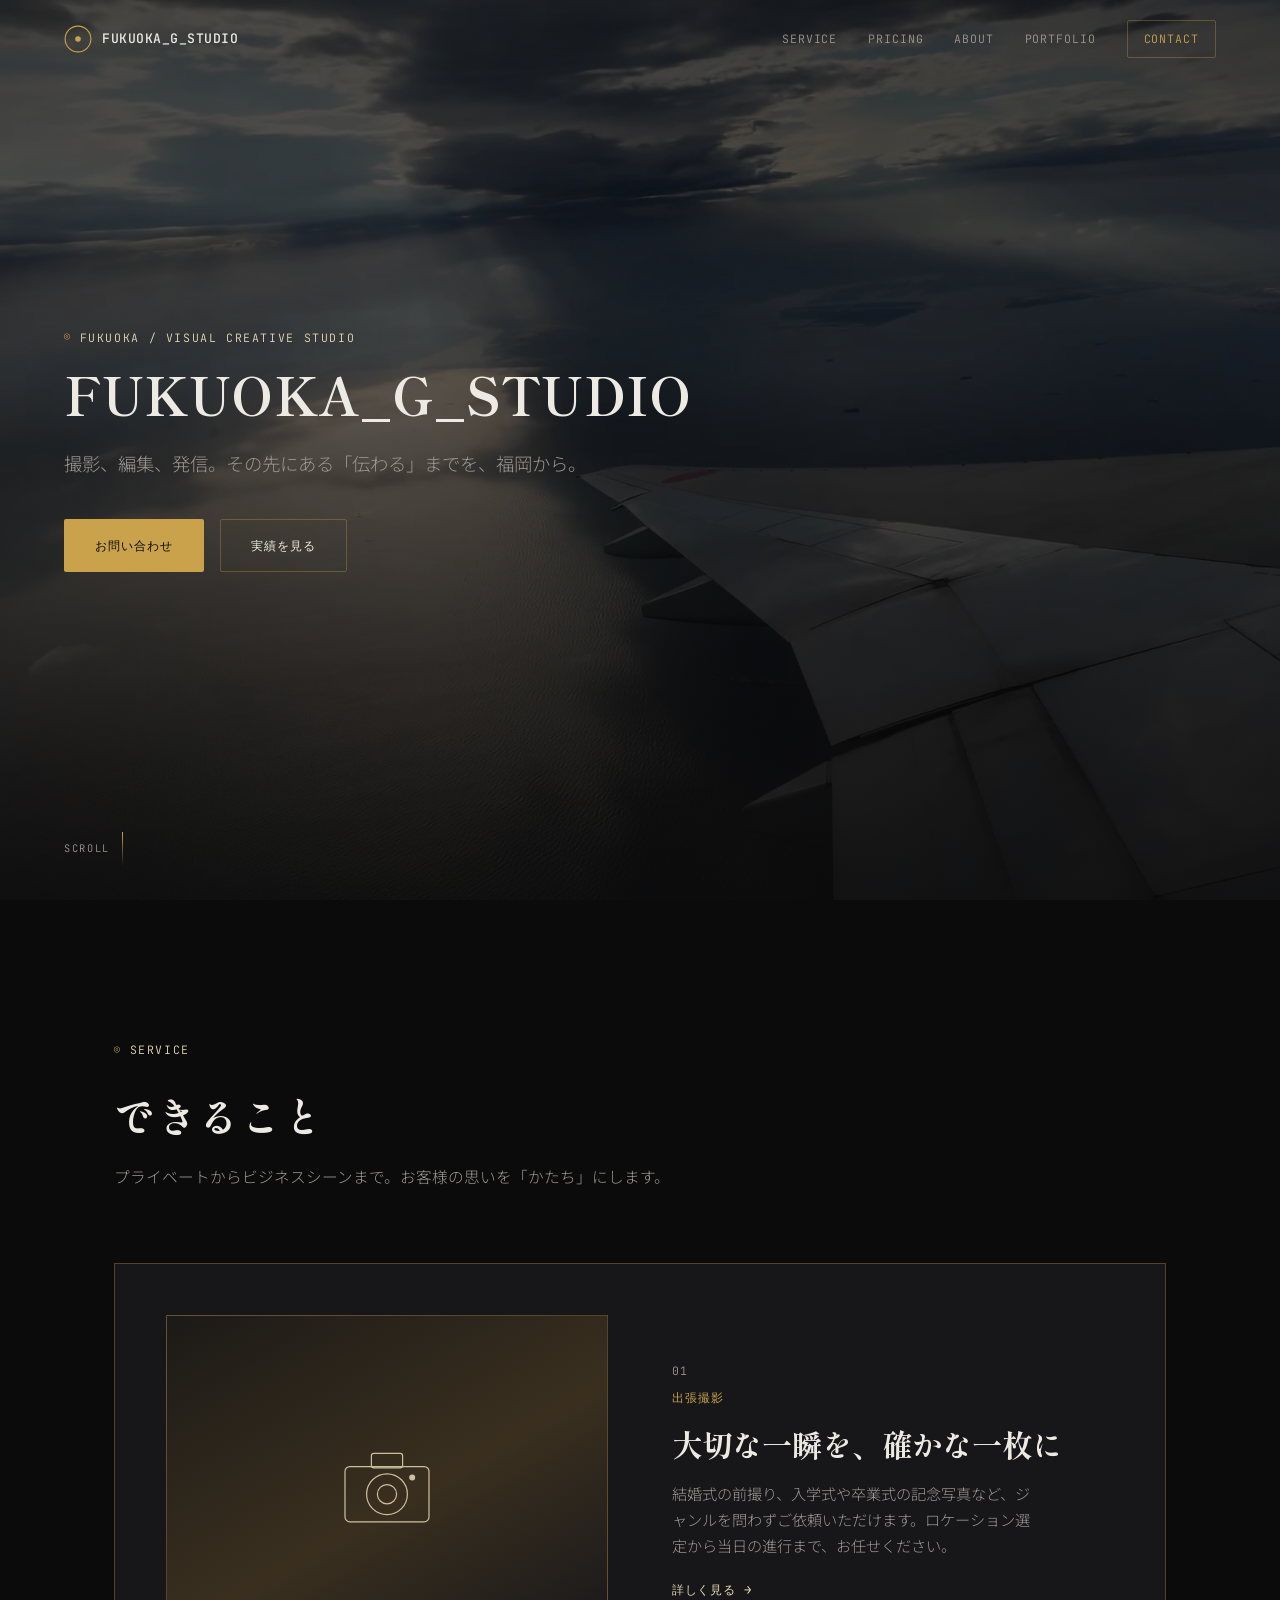
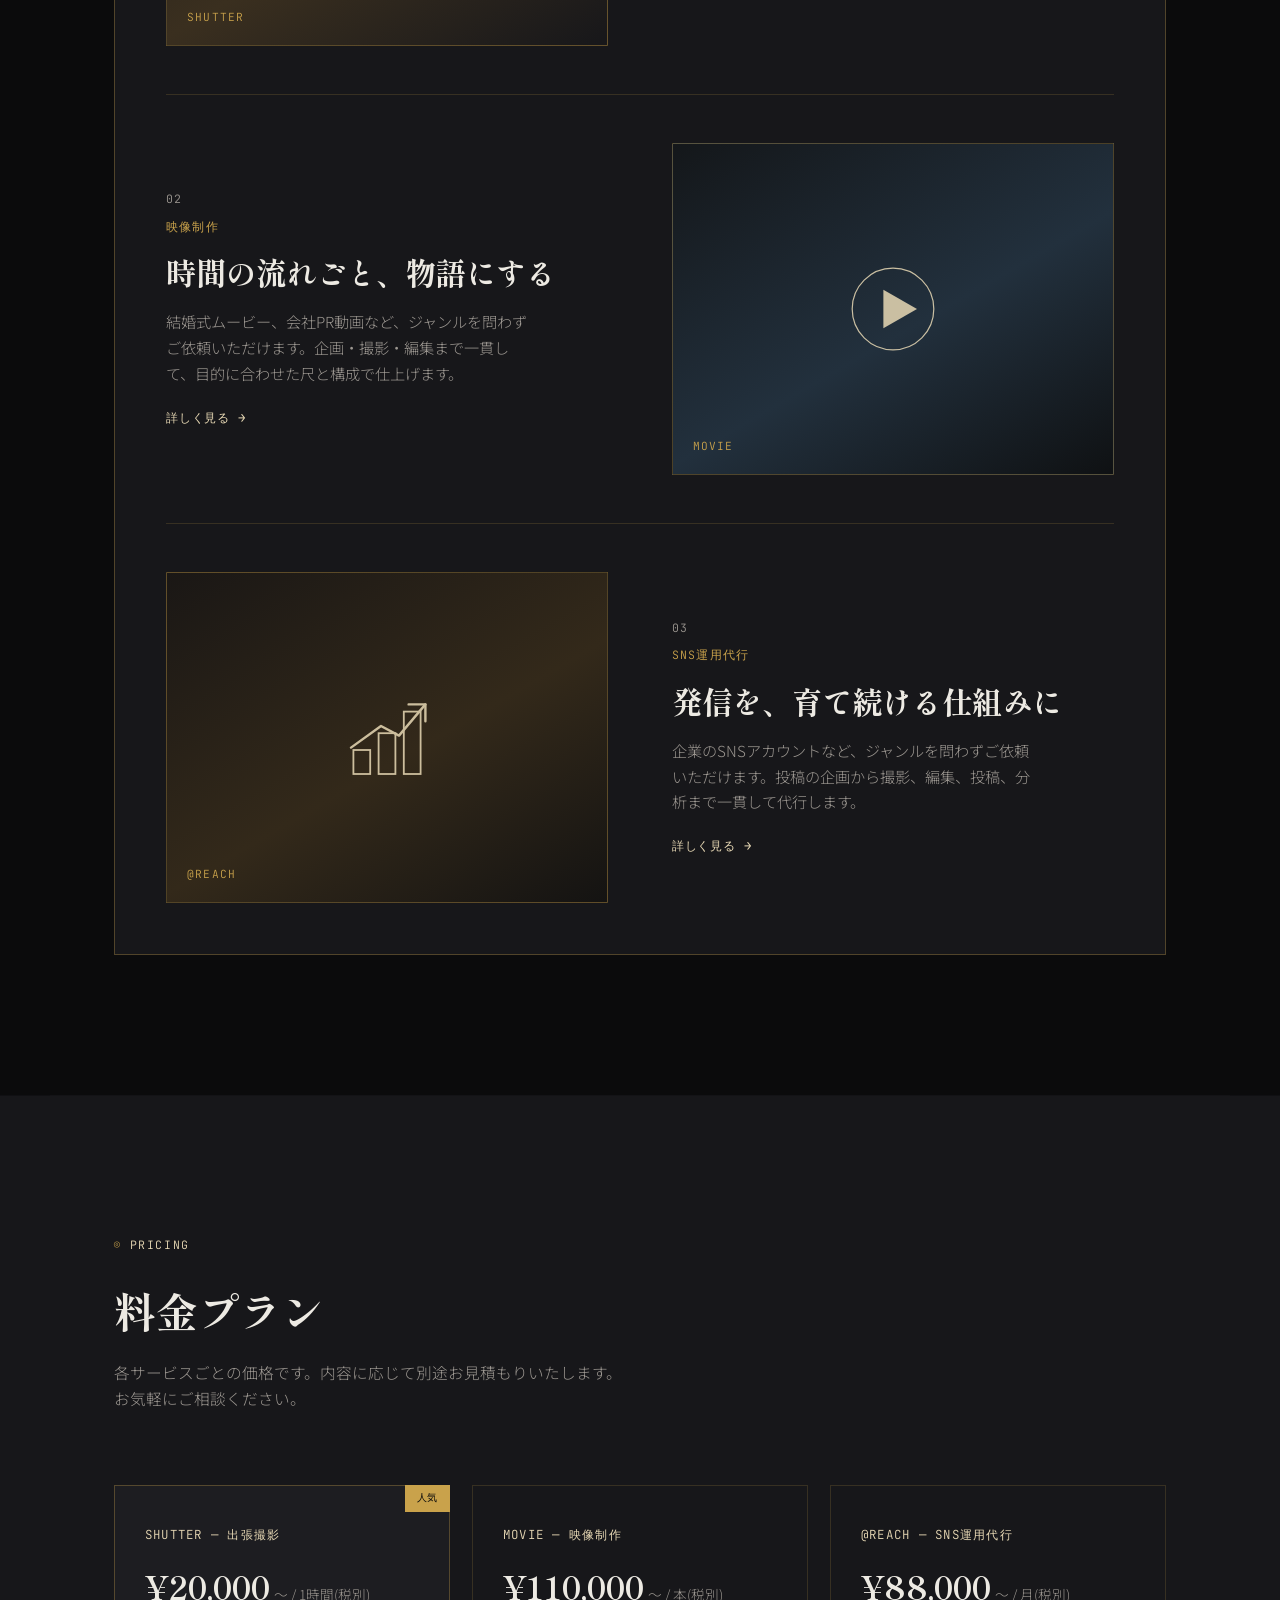
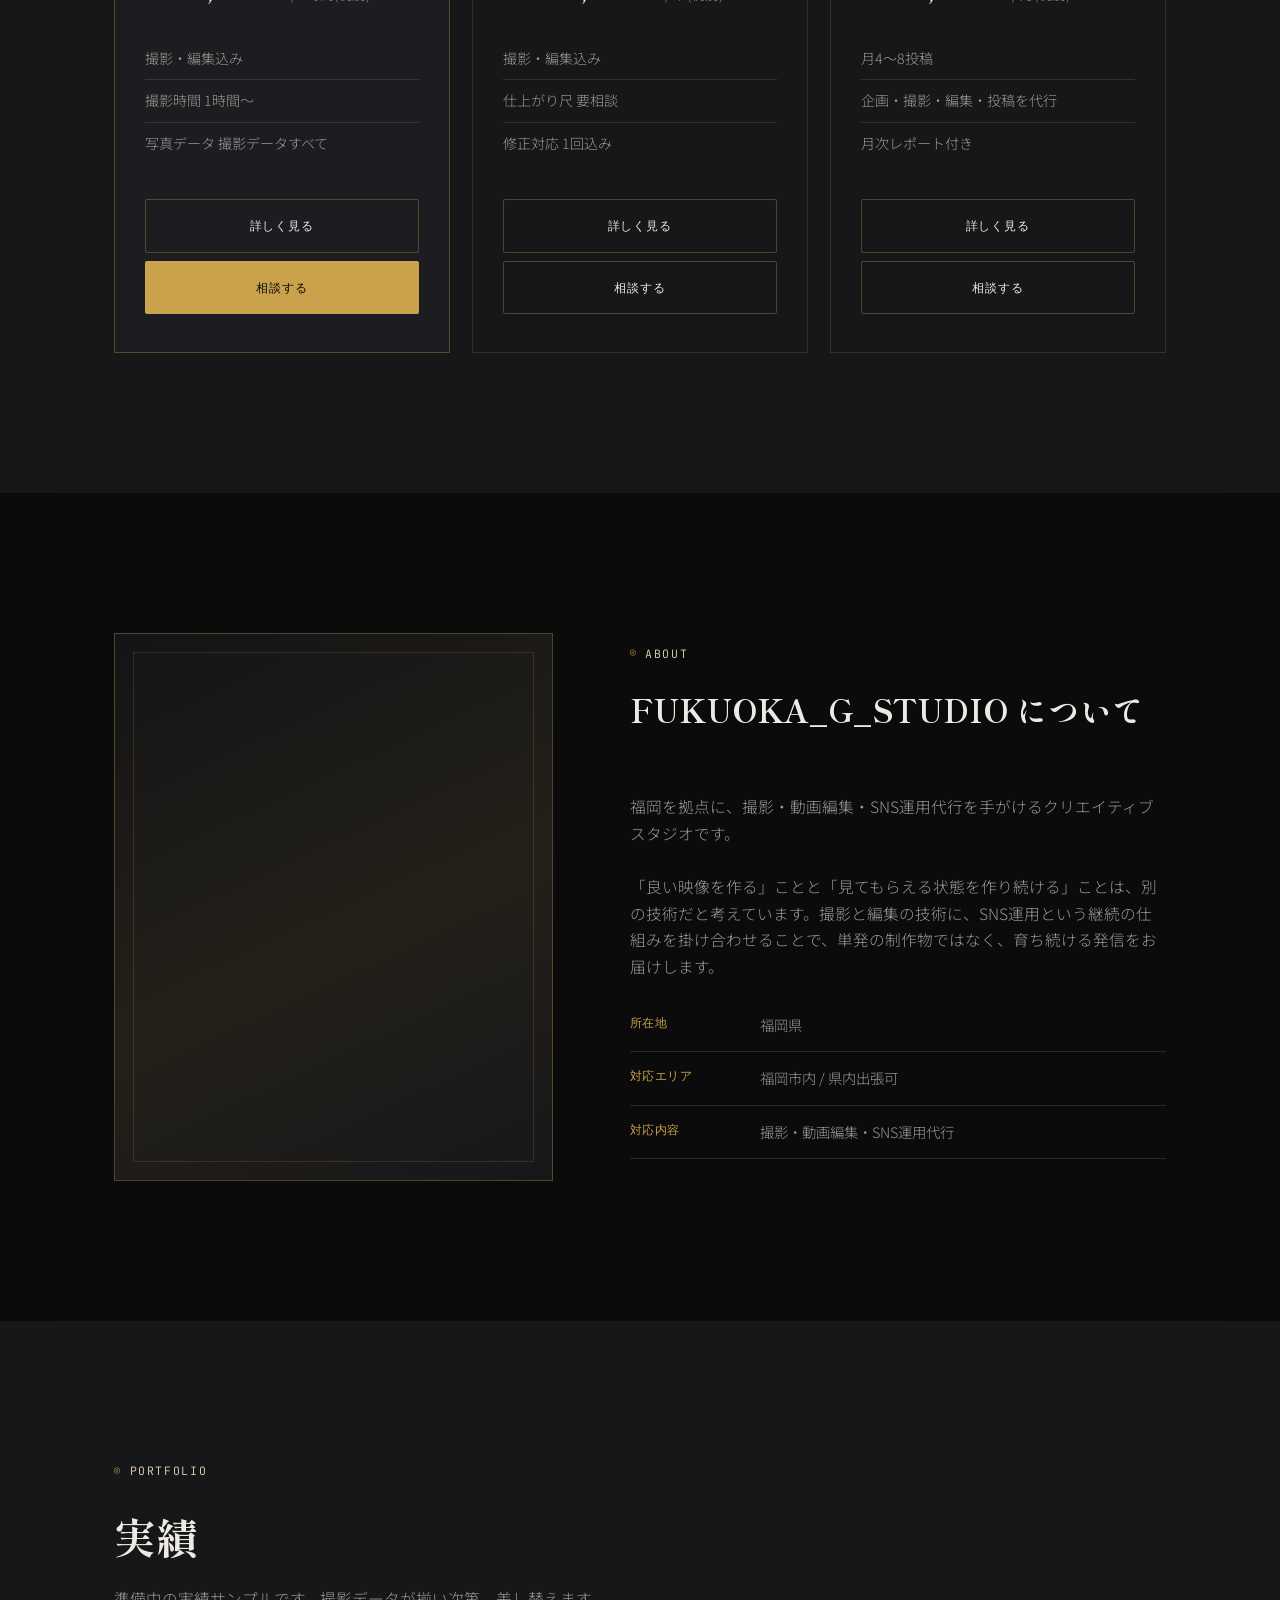
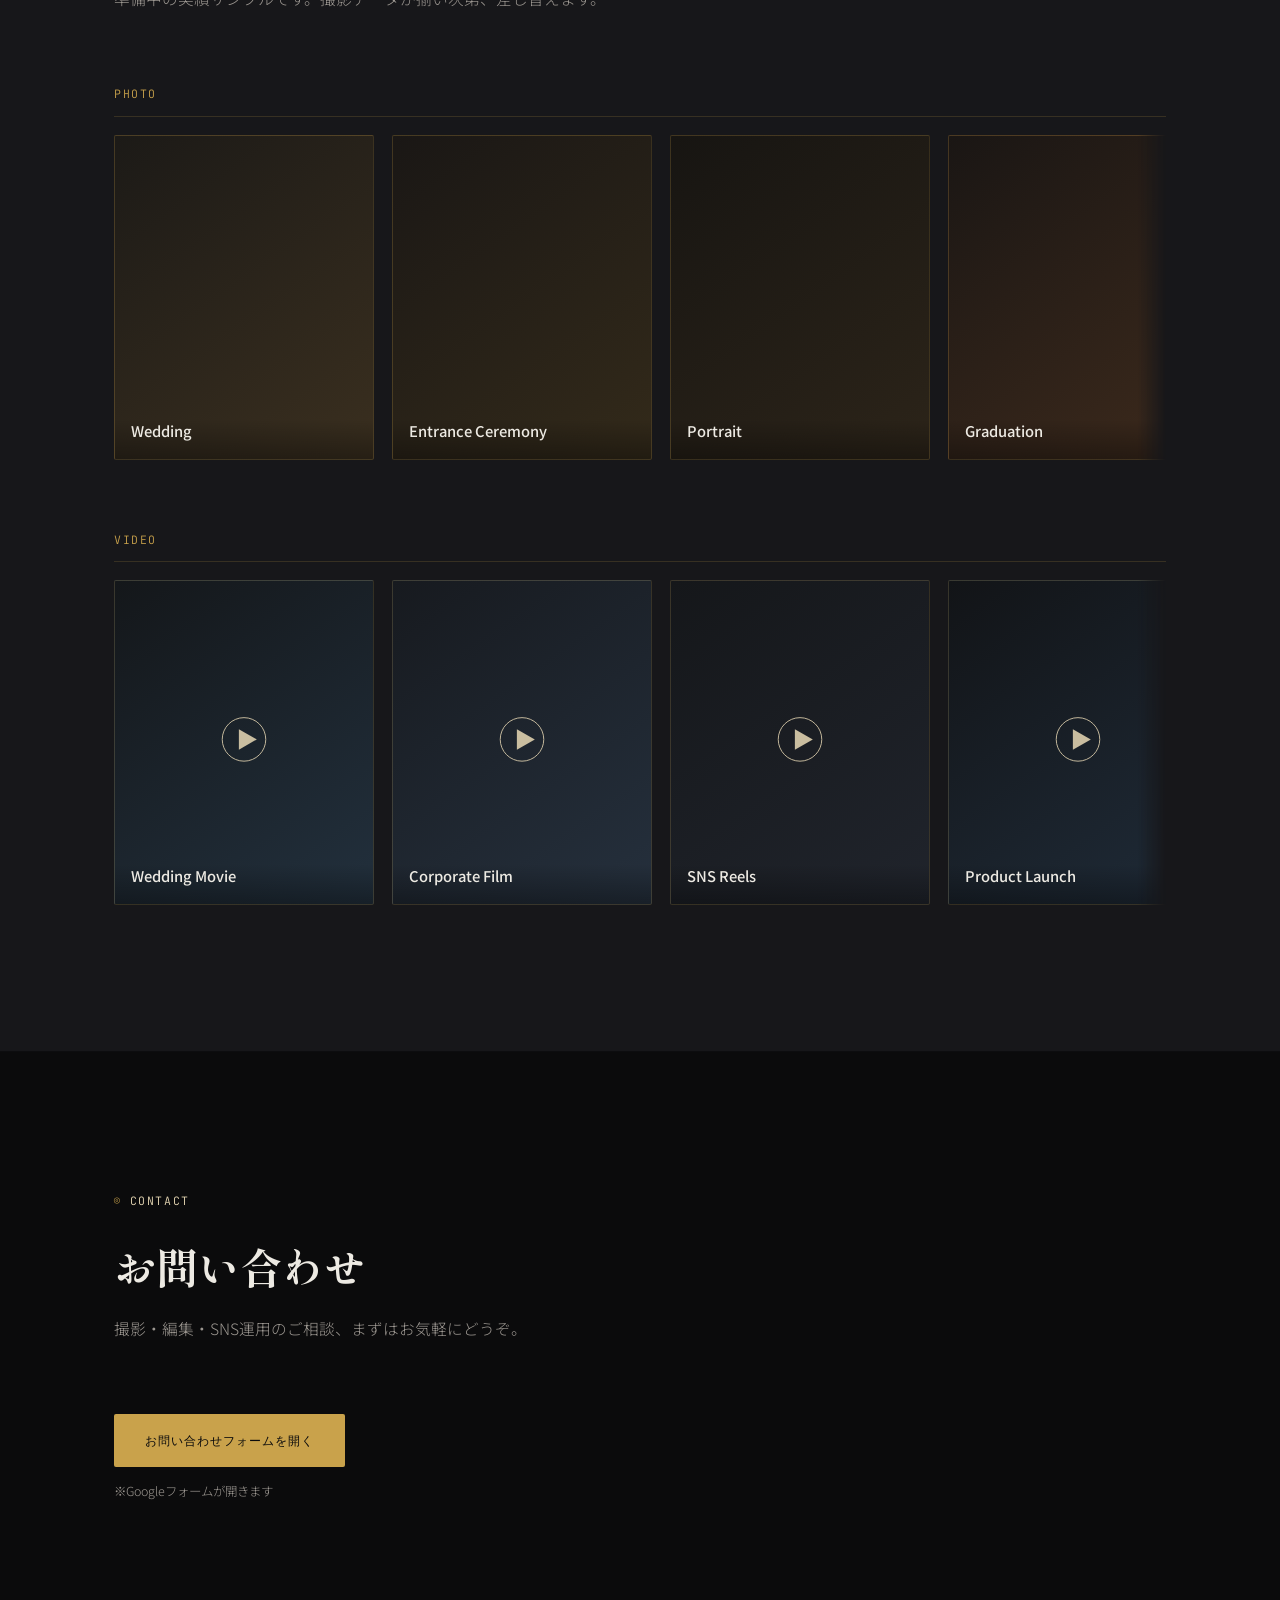
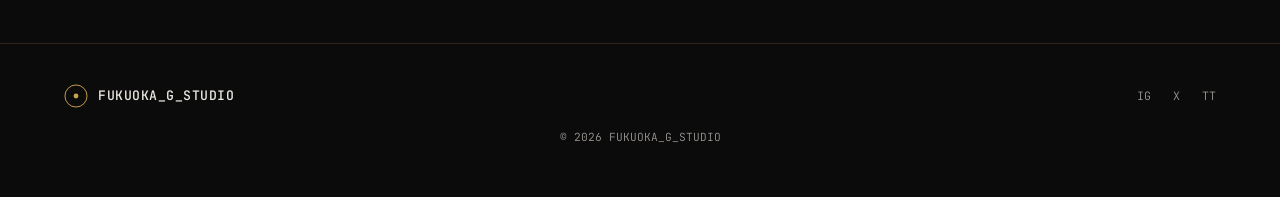
==== commit 78d34a39: "Add files via upload レイアウト調整" ====
--- a/index.html
+++ b/index.html
@@ -195,12 +195,14 @@
 <!-- ABOUT -->
 <section class="section" id="about">
   <div class="about-grid">
+    <div class="about-heading">
+      <p class="eyebrow"><span class="eyebrow-mark">◎</span> ABOUT</p>
+      <h2 class="section-title" id="aboutTitle">FUKUOKA_G_STUDIO について</h2>
+    </div>
     <div class="about-visual" aria-hidden="true">
       <div class="about-frame"></div>
     </div>
-    <div class="about-text">
-      <p class="eyebrow"><span class="eyebrow-mark">◎</span> ABOUT</p>
-      <h2 class="section-title" id="aboutTitle">FUKUOKA_G_STUDIO について</h2>
+    <div class="about-body">
       <p class="about-copy">
         福岡を拠点に、撮影・動画編集・SNS運用代行を手がけるクリエイティブスタジオです。<br><br>
         「良い映像を作る」ことと「見てもらえる状態を作り続ける」ことは、別の技術だと考えています。撮影と編集の技術に、SNS運用という継続の仕組みを掛け合わせることで、単発の制作物ではなく、育ち続ける発信をお届けします。
--- a/style.css
+++ b/style.css
@@ -631,11 +631,16 @@
 .about-grid{
   display:grid;
   grid-template-columns: minmax(0, 0.9fr) minmax(0, 1.1fr);
-  gap: clamp(30px, 6vw, 80px);
-  align-items:center;
-}
-.about-visual{ position:relative; aspect-ratio: 4/5; min-width: 0; }
-.about-text{ min-width: 0; }
+  grid-template-areas:
+    "visual heading"
+    "visual body";
+  row-gap: 12px;
+  column-gap: clamp(30px, 6vw, 80px);
+  align-items:center;
+}
+.about-heading{ grid-area: heading; min-width: 0; }
+.about-visual{ grid-area: visual; position:relative; aspect-ratio: 4/5; min-width: 0; }
+.about-body{ grid-area: body; min-width: 0; align-self:start; }
 .about-frame{
   position:absolute; inset:0;
   background: linear-gradient(155deg,#141416,#232019 55%, #17171a);
@@ -703,12 +708,23 @@
   .service-row.reverse .service-visual,
   .service-row.reverse .service-copy{ order: initial; }
   .pricing-grid{ grid-template-columns: 1fr; }
-  .about-grid{ grid-template-columns: minmax(0, 1fr); }
+  .about-grid{
+    grid-template-columns: minmax(0, 1fr);
+    grid-template-areas:
+      "heading"
+      "visual"
+      "body";
+    row-gap: clamp(20px, 5vw, 32px);
+  }
   .about-visual{ aspect-ratio: 16/9; }
 }
 
 @media (max-width: 720px){
   #serviceLead{ white-space: normal; }
+  .service-copy h3{
+    white-space: nowrap;
+    font-size: clamp(1.15rem, 5.2vw, 1.6rem);
+  }
   .site-nav{
     position: fixed;
     top: 64px; right: 0;
@@ -730,6 +746,9 @@
   .nav-toggle.is-active span:nth-child(2){ opacity:0; }
   .nav-toggle.is-active span:nth-child(3){ transform: translateY(-6px) rotate(-45deg); }
 
+  .hero{
+    padding-top: 84px;
+  }
   .hero-title{
     white-space: nowrap;
     font-size: clamp(1.6rem, 9.5vw, 3rem);
@@ -739,7 +758,7 @@
     font-size: clamp(0.92rem, 4vw, 1.05rem);
   }
   .hero-media video{
-    object-fit: contain;
+    object-fit: cover;
     object-position: center top;
   }
 
@@ -943,3 +962,24 @@
   .price-spec-label{ width:auto; }
 }
 
+/* 横向き・画面の高さが低い端末向けの安全対策 */
+html{ overflow-x: hidden; }
+
+@media (max-height: 500px) and (max-width: 900px){
+  .hero{
+    display:block;
+    min-height: auto;
+    padding-top: 84px;
+  }
+  .hero-content{
+    padding: 24px var(--pad) 32px;
+  }
+  .hero-title{
+    font-size: clamp(1.4rem, 6vw, 2.2rem);
+    margin-bottom: 14px;
+  }
+  .hero-copy{ margin-bottom: 20px; }
+  .hero-actions{ flex-direction:row; }
+  .scroll-cue{ display:none; }
+}
+
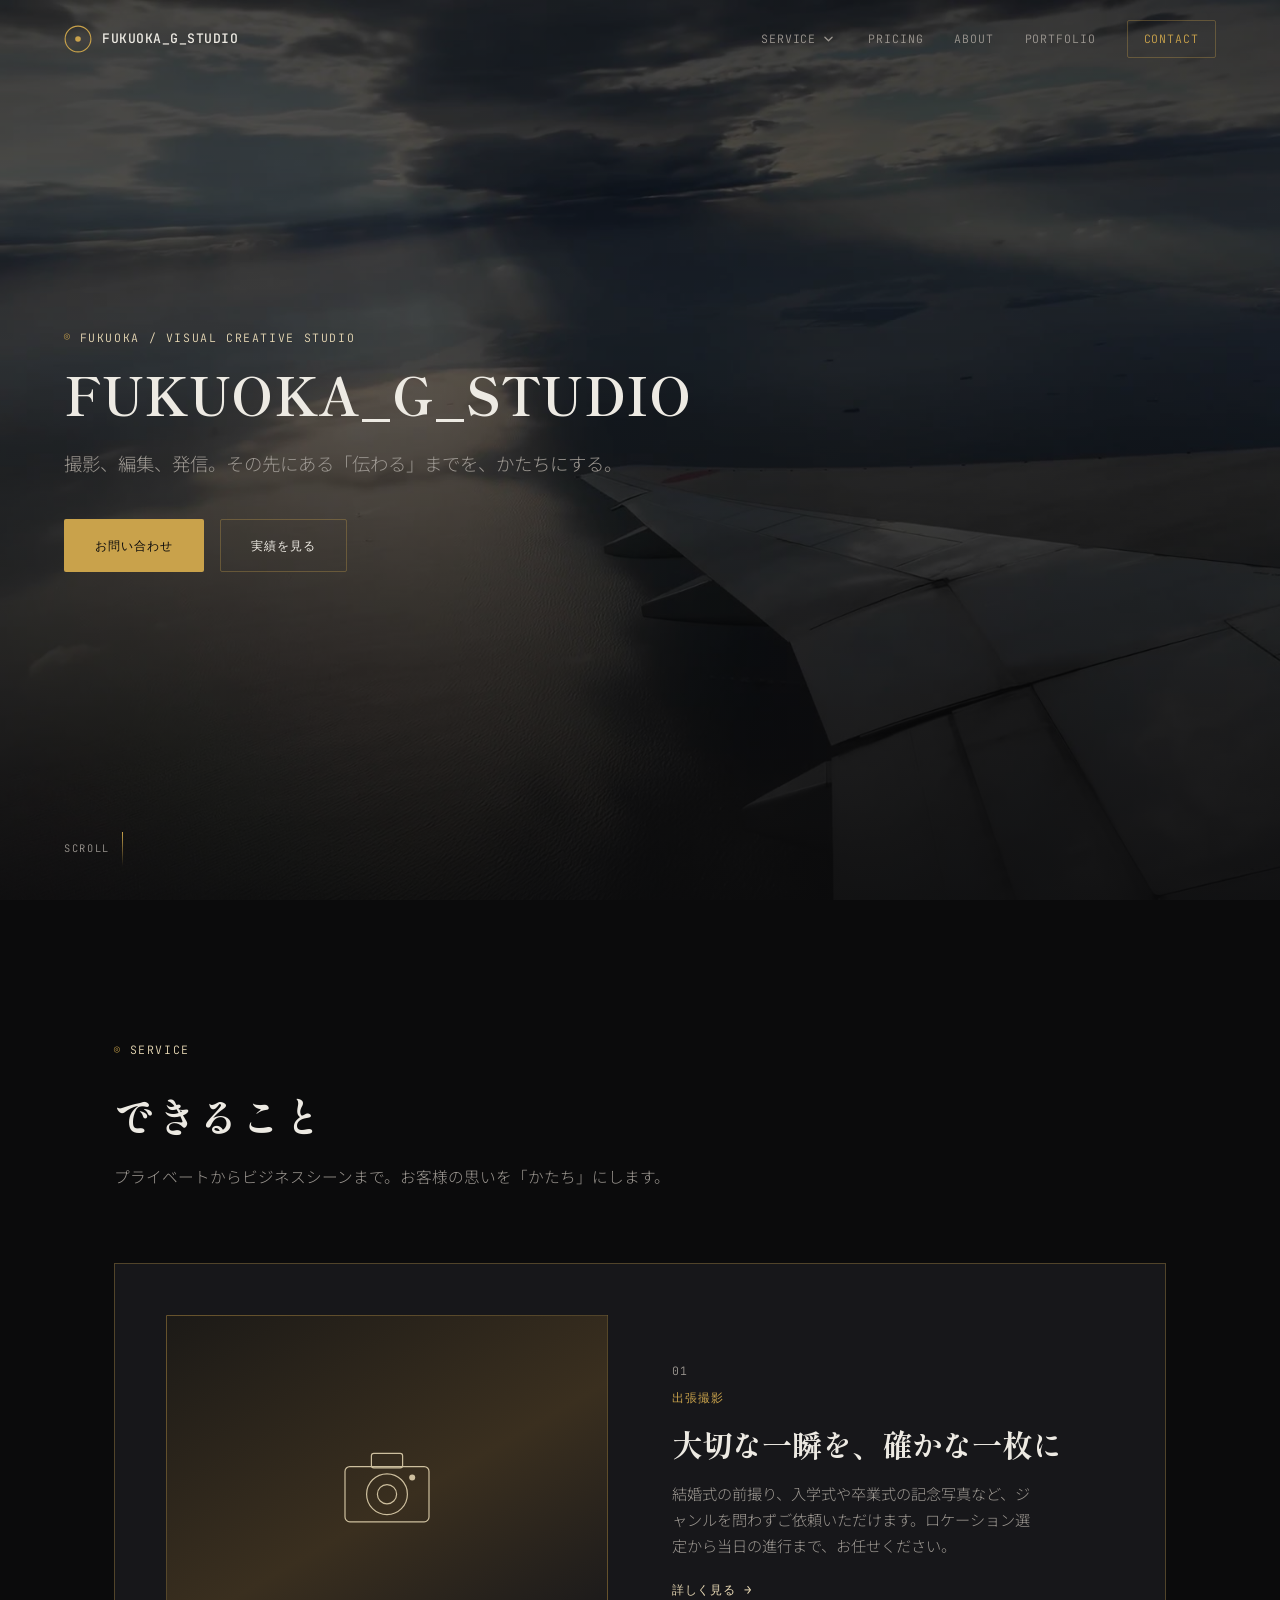
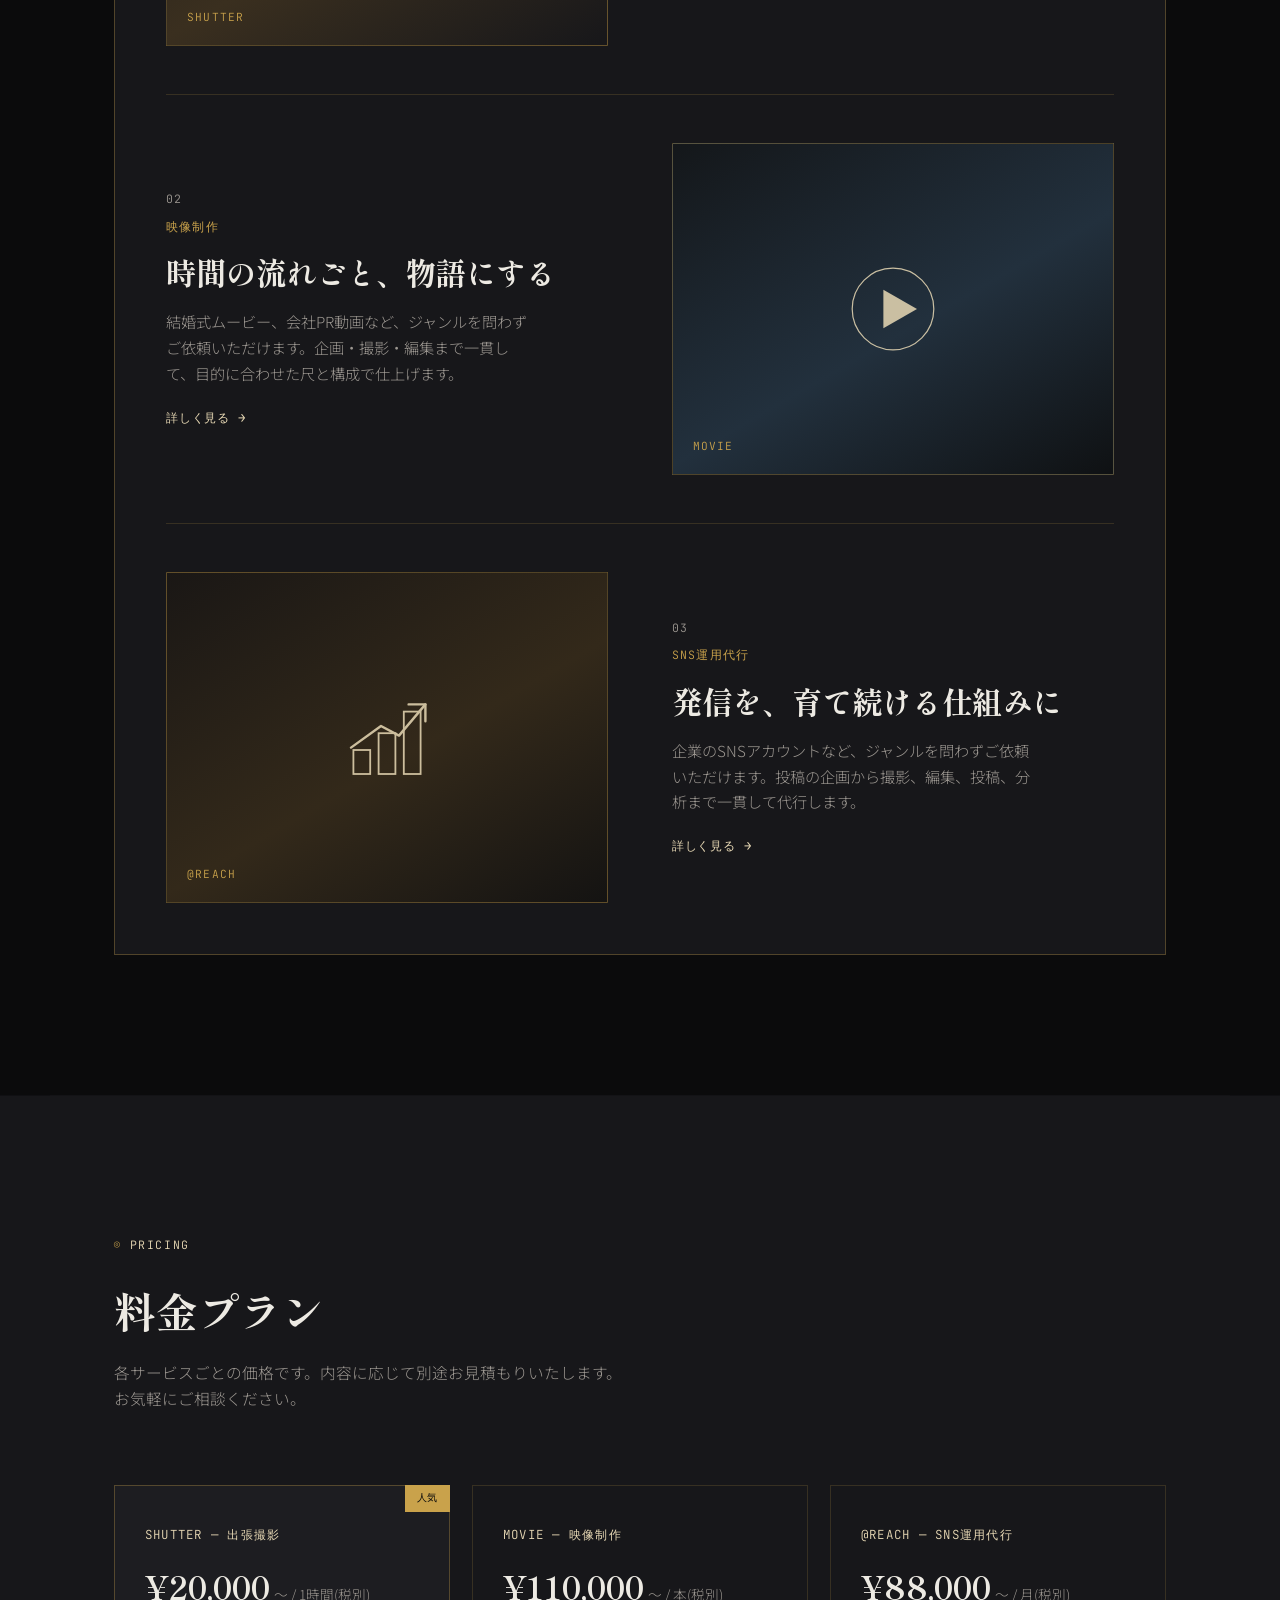
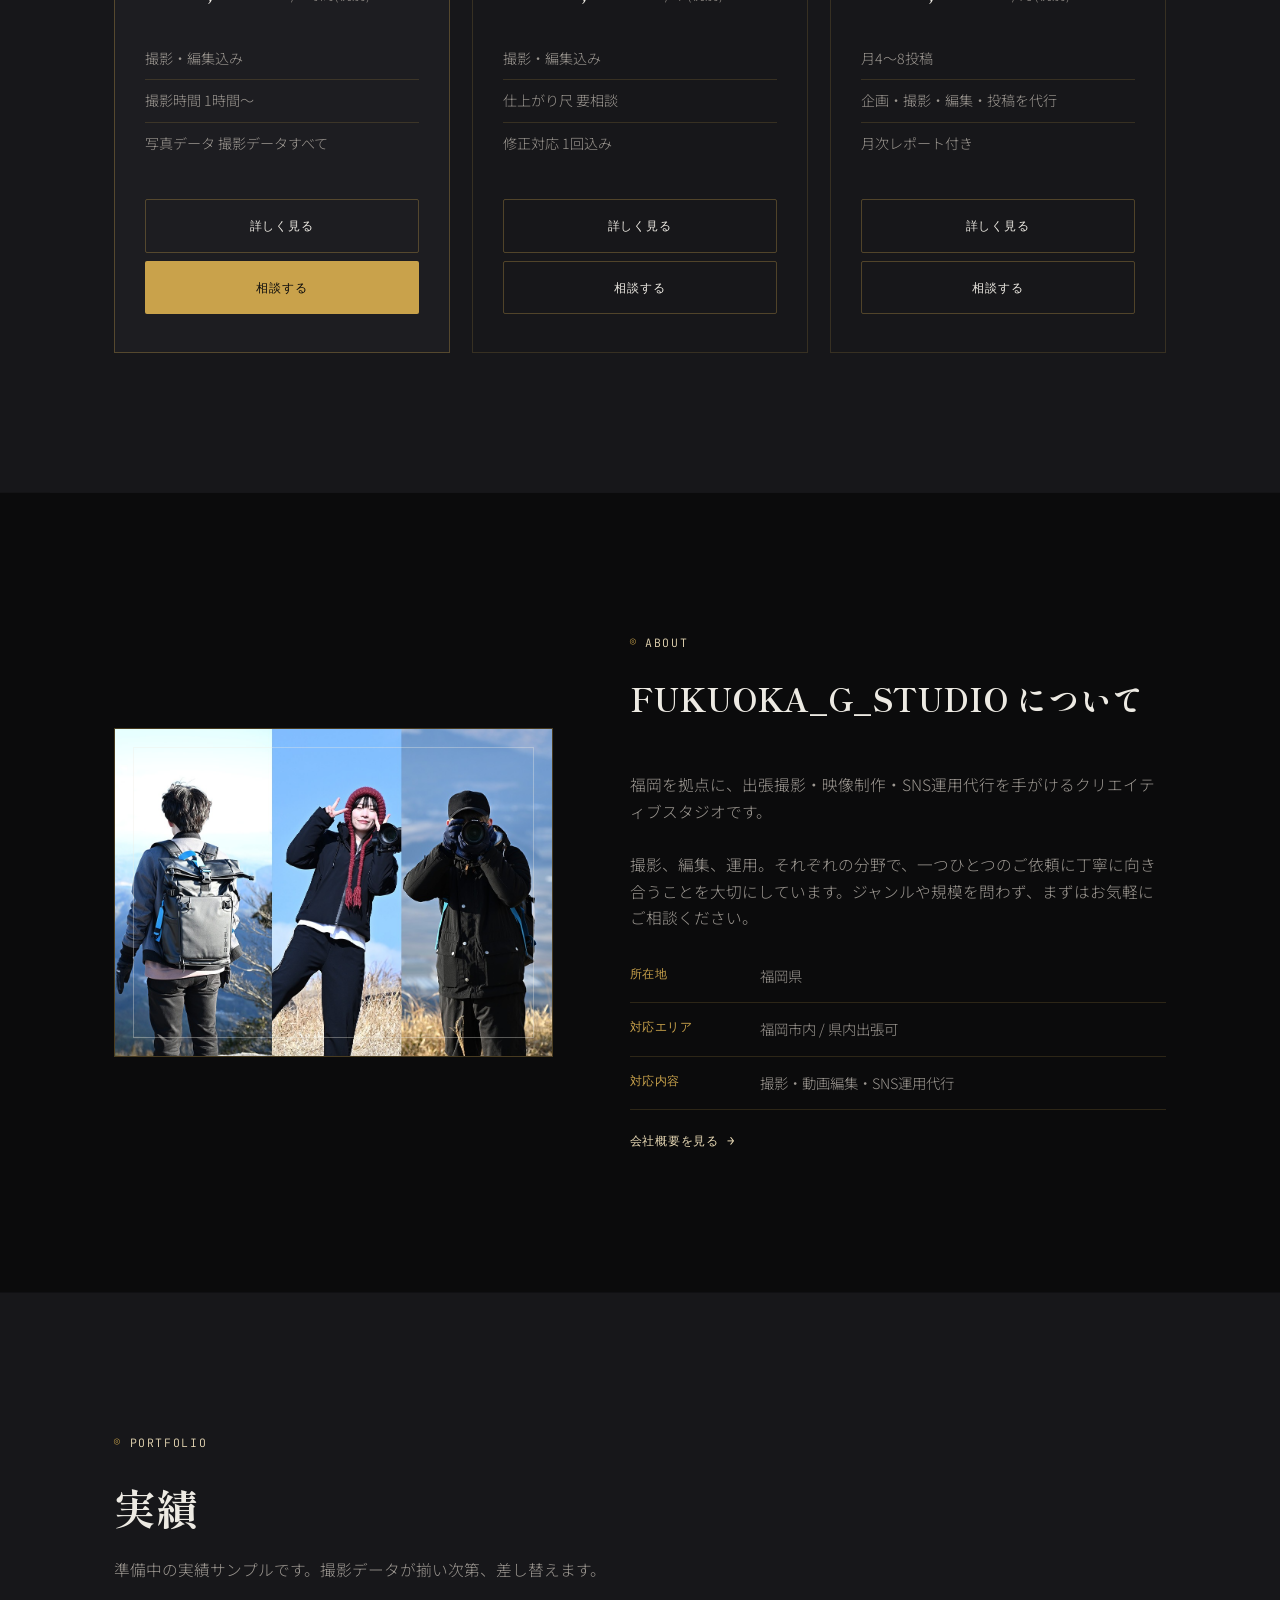
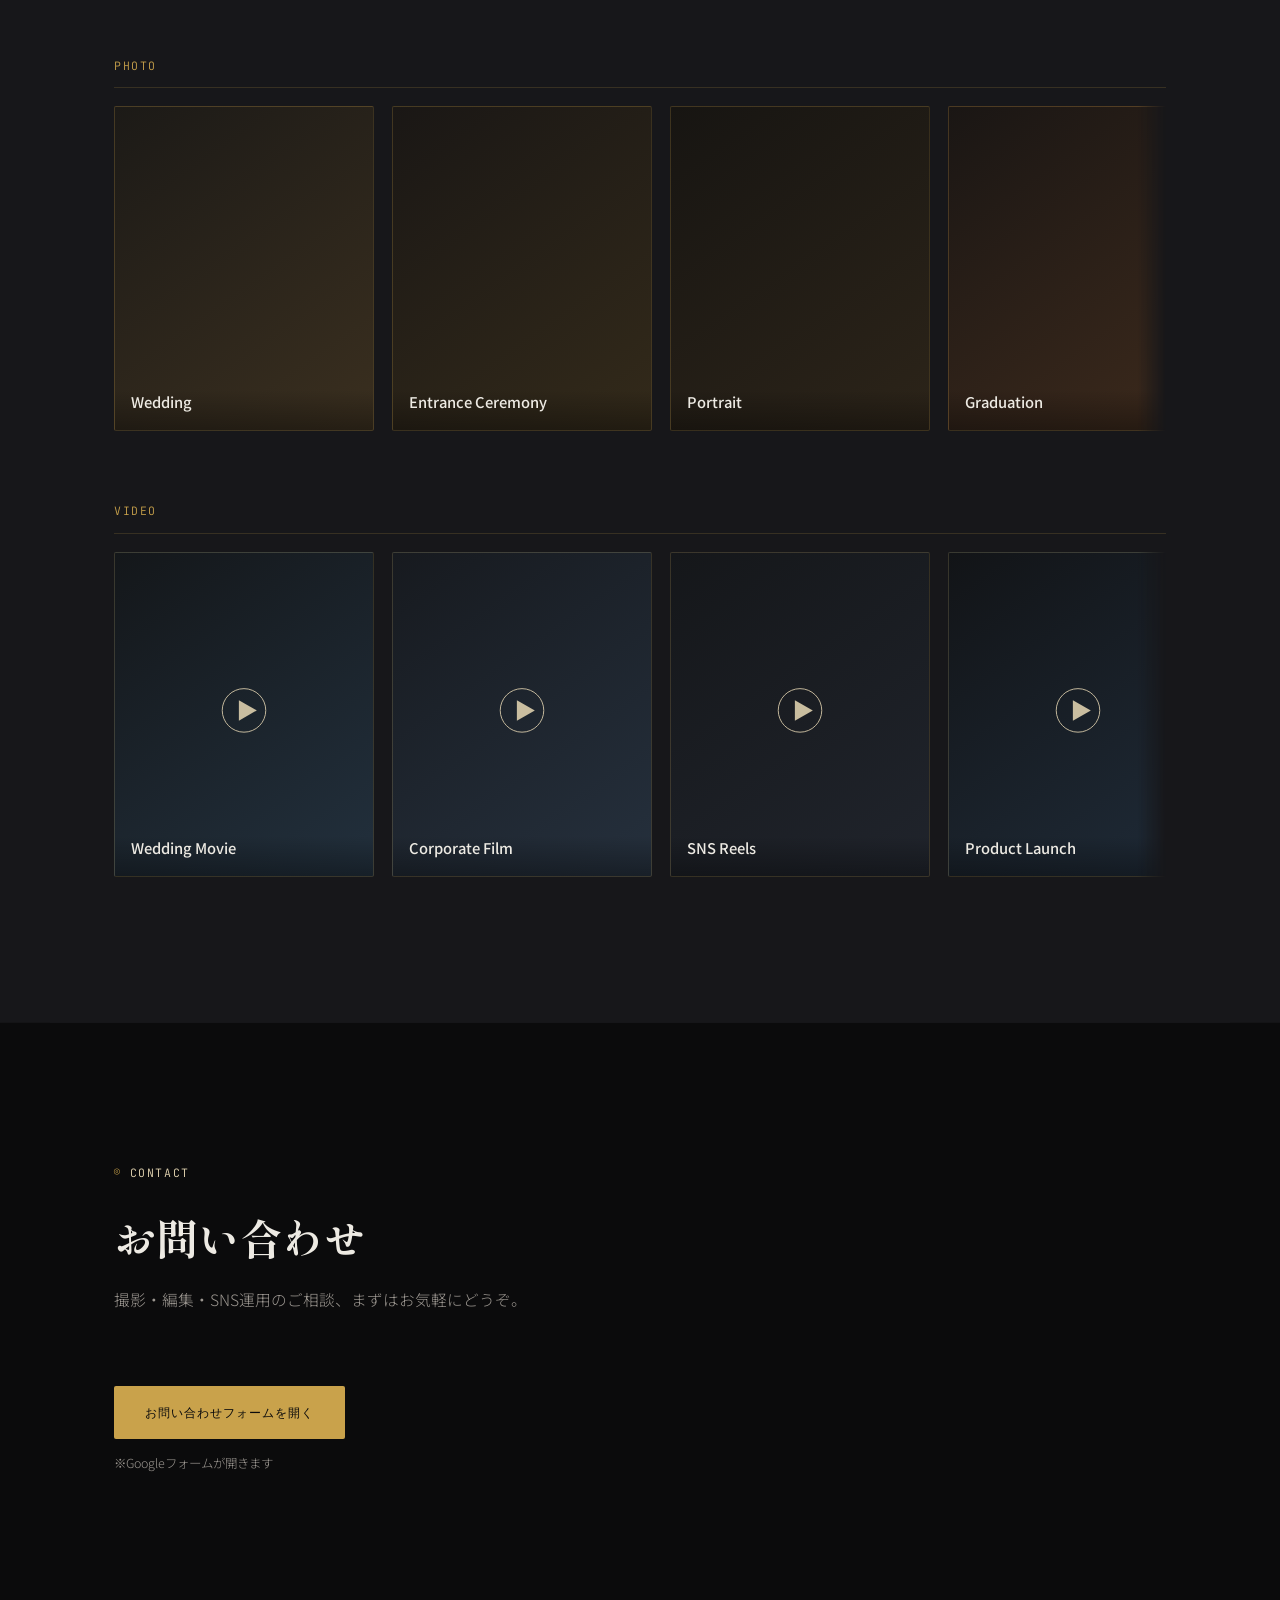
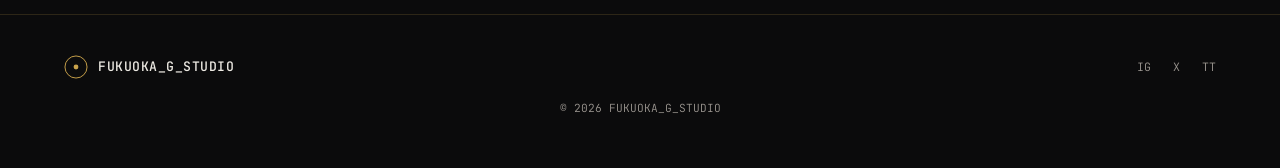
==== commit c9b28a11: "Add files via upload レイアウト調整" ====
--- a/index.html
+++ b/index.html
@@ -38,7 +38,19 @@
     <span class="brand-word">FUKUOKA_G_STUDIO</span>
   </a>
   <nav class="site-nav" id="siteNav">
-    <a href="#service">SERVICE</a>
+    <div class="nav-service-wrap">
+      <div class="nav-service-row">
+        <a href="#service" class="nav-service-link">SERVICE</a>
+        <button class="nav-caret-btn" aria-label="SERVICEのサブメニューを開く" aria-expanded="false">
+          <svg viewBox="0 0 10 6" aria-hidden="true"><path d="M1 1 L5 5 L9 1" fill="none" stroke="currentColor" stroke-width="1.4" stroke-linecap="round" stroke-linejoin="round"/></svg>
+        </button>
+      </div>
+      <div class="nav-dropdown">
+        <a href="service-shutter.html">出張撮影</a>
+        <a href="service-movie.html">映像制作</a>
+        <a href="service-sns.html">SNS運用代行</a>
+      </div>
+    </div>
     <a href="#pricing">PRICING</a>
     <a href="#about">ABOUT</a>
     <a href="#works">PORTFOLIO</a>
@@ -61,7 +73,7 @@
   <div class="hero-content">
     <p class="eyebrow"><span class="eyebrow-mark">◎</span> FUKUOKA / VISUAL CREATIVE STUDIO</p>
     <h1 class="hero-title" id="heroTitle">FUKUOKA_G_STUDIO</h1>
-    <p class="hero-copy" id="heroCopy">撮影、編集、発信。<br class="br-mobile">その先にある「伝わる」までを、福岡から。</p>
+    <p class="hero-copy" id="heroCopy">撮影、編集、発信。<br class="br-mobile">その先にある「伝わる」までを、かたちにする。</p>
     <div class="hero-actions">
       <a href="#contact" class="btn btn-primary">お問い合わせ</a>
       <a href="#works" class="btn btn-ghost">実績を見る</a>
@@ -199,19 +211,21 @@
       <p class="eyebrow"><span class="eyebrow-mark">◎</span> ABOUT</p>
       <h2 class="section-title" id="aboutTitle">FUKUOKA_G_STUDIO について</h2>
     </div>
-    <div class="about-visual" aria-hidden="true">
-      <div class="about-frame"></div>
+    <div class="about-visual">
+      <img src="images/about.jpg" alt="FUKUOKA_G_STUDIO 撮影の様子" class="about-photo">
+      <div class="about-frame-line"></div>
     </div>
     <div class="about-body">
       <p class="about-copy">
-        福岡を拠点に、撮影・動画編集・SNS運用代行を手がけるクリエイティブスタジオです。<br><br>
-        「良い映像を作る」ことと「見てもらえる状態を作り続ける」ことは、別の技術だと考えています。撮影と編集の技術に、SNS運用という継続の仕組みを掛け合わせることで、単発の制作物ではなく、育ち続ける発信をお届けします。
+        福岡を拠点に、出張撮影・映像制作・SNS運用代行を手がけるクリエイティブスタジオです。<br><br>
+        撮影、編集、運用。それぞれの分野で、一つひとつのご依頼に丁寧に向き合うことを大切にしています。ジャンルや規模を問わず、まずはお気軽にご相談ください。
       </p>
       <dl class="about-meta">
         <div><dt>所在地</dt><dd>福岡県</dd></div>
         <div><dt>対応エリア</dt><dd>福岡市内 / 県内出張可</dd></div>
         <div><dt>対応内容</dt><dd>撮影・動画編集・SNS運用代行</dd></div>
       </dl>
+      <a href="about.html" class="service-more">会社概要を見る <span aria-hidden="true">→</span></a>
     </div>
   </div>
 </section>
--- a/style.css
+++ b/style.css
@@ -161,6 +161,60 @@
 .site-nav a.nav-cta:hover{
   background: var(--gold);
   color: #0B0B0C;
+}
+
+.nav-service-wrap{
+  position: relative;
+}
+.nav-service-row{
+  display:flex;
+  align-items:center;
+  gap: 4px;
+}
+.nav-caret-btn{
+  background:none;
+  border:none;
+  padding: 4px;
+  color: var(--ink-dim);
+  cursor:pointer;
+  display:flex;
+  align-items:center;
+  transition: color .25s ease, transform .25s ease;
+}
+.nav-caret-btn svg{ width: 9px; height: 6px; }
+.nav-service-wrap:hover .nav-caret-btn,
+.nav-caret-btn[aria-expanded="true"]{ color: var(--gold-soft); }
+.nav-caret-btn[aria-expanded="true"] svg{ transform: rotate(180deg); }
+
+.nav-dropdown{
+  position:absolute;
+  top: 100%;
+  left:0;
+  margin-top: 16px;
+  min-width: 180px;
+  background: var(--bg-elevated);
+  border: 1px solid var(--line-strong);
+  opacity:0;
+  visibility:hidden;
+  transform: translateY(-6px);
+  transition: opacity .2s ease, transform .2s ease, visibility .2s ease;
+  z-index: 110;
+}
+.nav-dropdown a{
+  display:block;
+  padding: 13px 18px;
+  font-size: 0.74rem;
+  color: var(--ink-dim);
+  border-bottom: 1px solid var(--line);
+}
+.nav-dropdown a:last-child{ border-bottom:none; }
+.nav-dropdown a:hover{ color: var(--gold-soft); background: var(--bg); }
+
+.nav-service-wrap:hover .nav-dropdown,
+.nav-service-wrap.is-open .nav-dropdown{
+  opacity:1;
+  visibility:visible;
+  transform: translateY(0);
 }
 
 .nav-toggle{
@@ -639,19 +693,66 @@
   align-items:center;
 }
 .about-heading{ grid-area: heading; min-width: 0; }
-.about-visual{ grid-area: visual; position:relative; aspect-ratio: 4/5; min-width: 0; }
+.about-visual{ grid-area: visual; position:relative; aspect-ratio: 4/3; min-width: 0; overflow:hidden; border: 1px solid var(--line-strong); }
 .about-body{ grid-area: body; min-width: 0; align-self:start; }
-.about-frame{
+
+.about-grid-profile{
+  grid-template-columns: minmax(0, 0.7fr) minmax(0, 1.3fr);
+  grid-template-areas:
+    "heading heading"
+    "visual body";
+  row-gap: clamp(24px, 4vw, 40px);
+  align-items: stretch;
+  margin-bottom: clamp(24px, 4vw, 40px);
+}
+.about-grid-profile .about-visual{ aspect-ratio: auto; height: 100%; }
+.about-grid-profile .about-photo{ object-position: center 20%; }
+.about-grid-profile .about-body{ align-self: start; }
+.about-photo{
   position:absolute; inset:0;
-  background: linear-gradient(155deg,#141416,#232019 55%, #17171a);
-  border: 1px solid var(--line-strong);
-}
-.about-frame::before{
-  content:"";
+  width:100%; height:100%;
+  object-fit: cover;
+  object-position: center;
+}
+.about-frame-line{
   position:absolute; inset: 18px;
-  border: 1px solid var(--line);
+  border: 1px solid rgba(237,234,227,0.35);
+  pointer-events:none;
 }
 .about-copy{ color: var(--ink-dim); margin: 20px 0 32px; font-size: 0.98rem; }
+
+.profile-role{
+  font-family: var(--font-mono);
+  font-size: 0.72rem;
+  letter-spacing: 0.14em;
+  color: var(--gold);
+  margin-bottom: 10px;
+}
+.profile-name{
+  font-family: var(--font-display);
+  font-weight: 700;
+  font-size: clamp(1.6rem, 2.6vw, 2.1rem);
+  letter-spacing: 0.08em;
+  margin-bottom: 8px;
+}
+.profile-name-en{
+  font-family: var(--font-mono);
+  font-size: 0.78rem;
+  letter-spacing: 0.16em;
+  color: var(--ink-dim);
+  margin-bottom: 22px;
+}
+.profile-meta{
+  font-size: 0.86rem;
+  color: var(--ink-dim);
+  margin-bottom: 22px;
+}
+.profile-divider{
+  width: 36px;
+  height: 1px;
+  background: var(--line-strong);
+  margin-bottom: 26px;
+}
 .about-meta{ display:flex; flex-direction:column; gap: 14px; }
 .about-meta > div{
   display:flex;
@@ -716,14 +817,32 @@
       "body";
     row-gap: clamp(20px, 5vw, 32px);
   }
-  .about-visual{ aspect-ratio: 16/9; }
+  .about-visual{ aspect-ratio: 4/3; }
+  .about-grid-profile{
+    grid-template-areas:
+      "heading"
+      "visual"
+      "body";
+  }
+  .about-grid-profile .about-visual{ aspect-ratio: 3/4; height:auto; }
 }
 
 @media (max-width: 720px){
   #serviceLead{ white-space: normal; }
+  #aboutTagline{
+    white-space: nowrap;
+    font-size: clamp(0.7rem, 3.7vw, 1rem);
+  }
   .service-copy h3{
     white-space: nowrap;
     font-size: clamp(1.15rem, 5.2vw, 1.6rem);
+  }
+  .price-spec-value{
+    white-space: nowrap;
+    font-size: clamp(1.08rem, 4.9vw, 1.35rem);
+  }
+  .price-spec-value span{
+    font-size: clamp(0.62rem, 2.7vw, 0.78rem);
   }
   .site-nav{
     position: fixed;
@@ -746,6 +865,28 @@
   .nav-toggle.is-active span:nth-child(2){ opacity:0; }
   .nav-toggle.is-active span:nth-child(3){ transform: translateY(-6px) rotate(-45deg); }
 
+  .nav-service-wrap{ width:100%; }
+  .nav-dropdown{
+    position: static;
+    margin-top: 14px;
+    margin-left: 14px;
+    background:none;
+    border:none;
+    opacity:1;
+    visibility:visible;
+    transform:none;
+    max-height:0;
+    overflow:hidden;
+    transition: max-height .3s ease;
+  }
+  .nav-service-wrap.is-open .nav-dropdown{ max-height: 200px; }
+  .nav-dropdown a{
+    padding: 10px 0;
+    border-bottom:none;
+    font-size: 0.8rem;
+  }
+  .nav-dropdown a:hover{ background:none; }
+
   .hero{
     padding-top: 84px;
   }
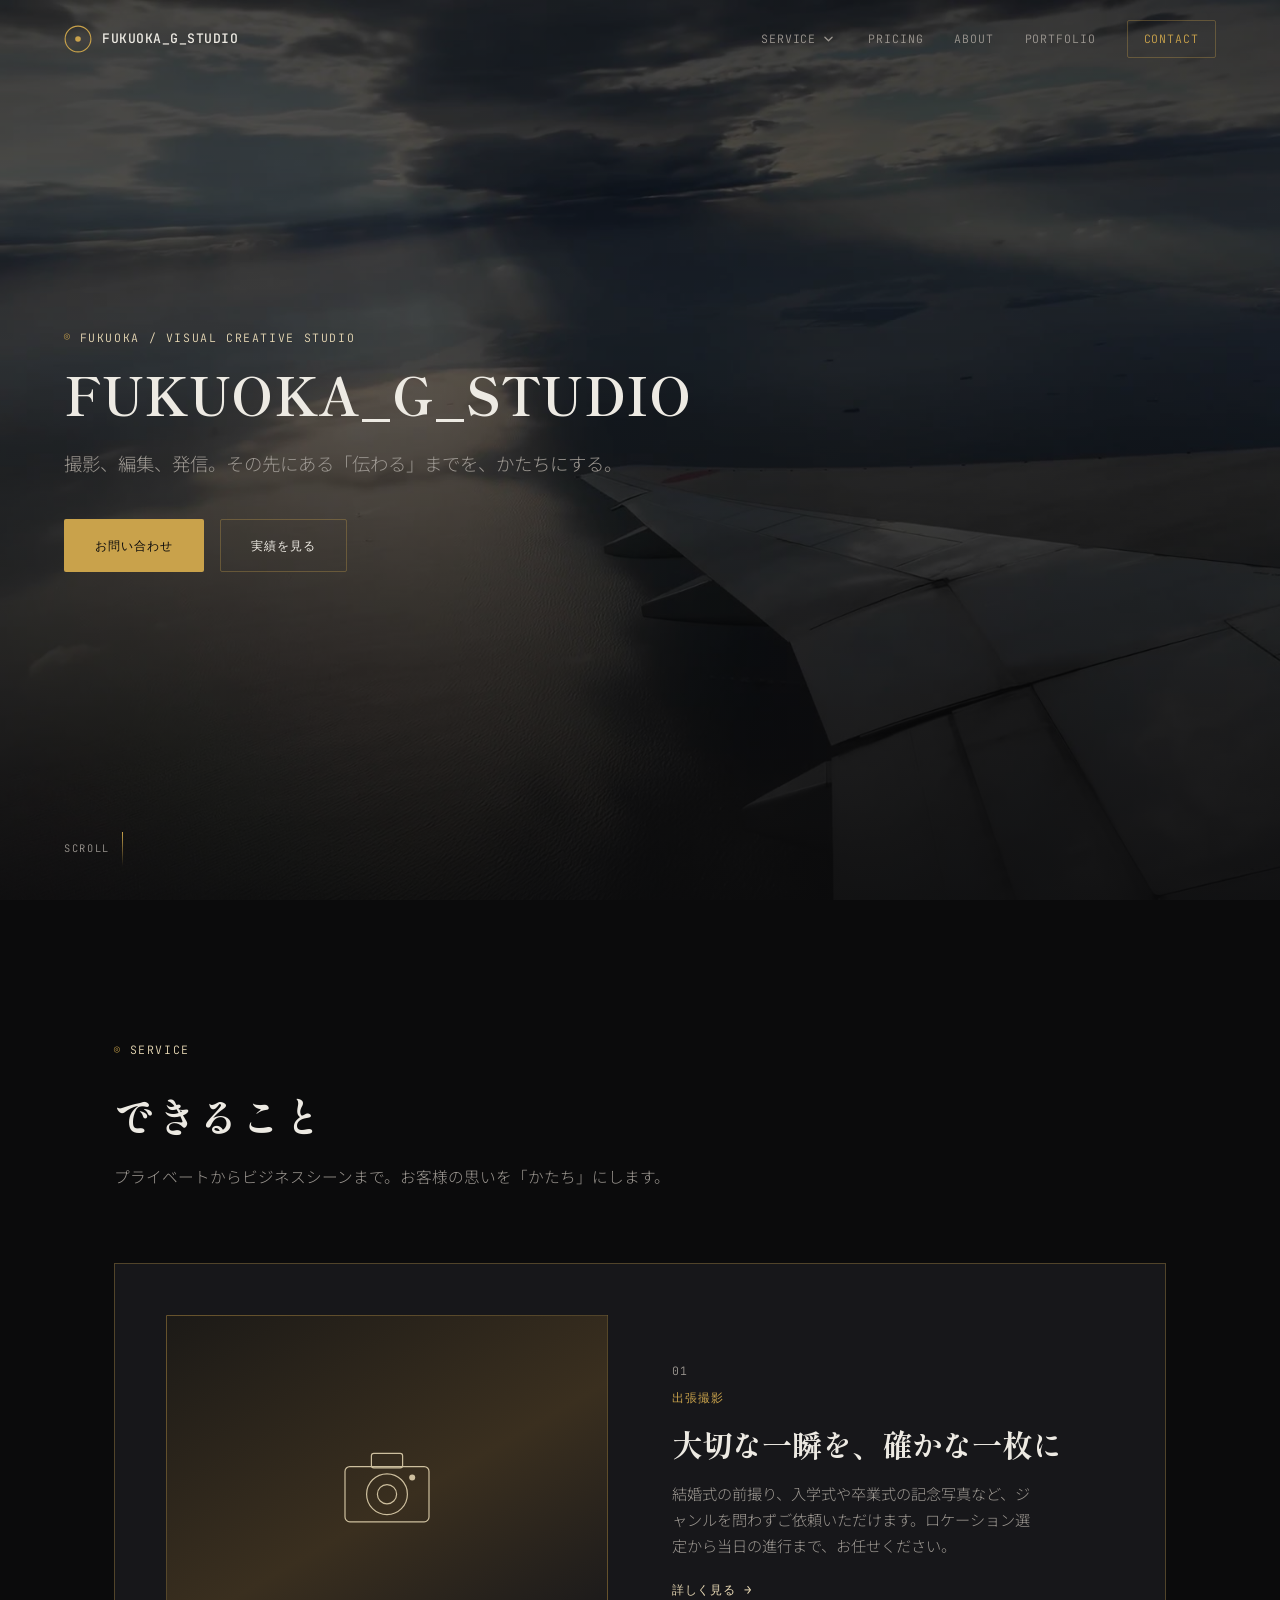
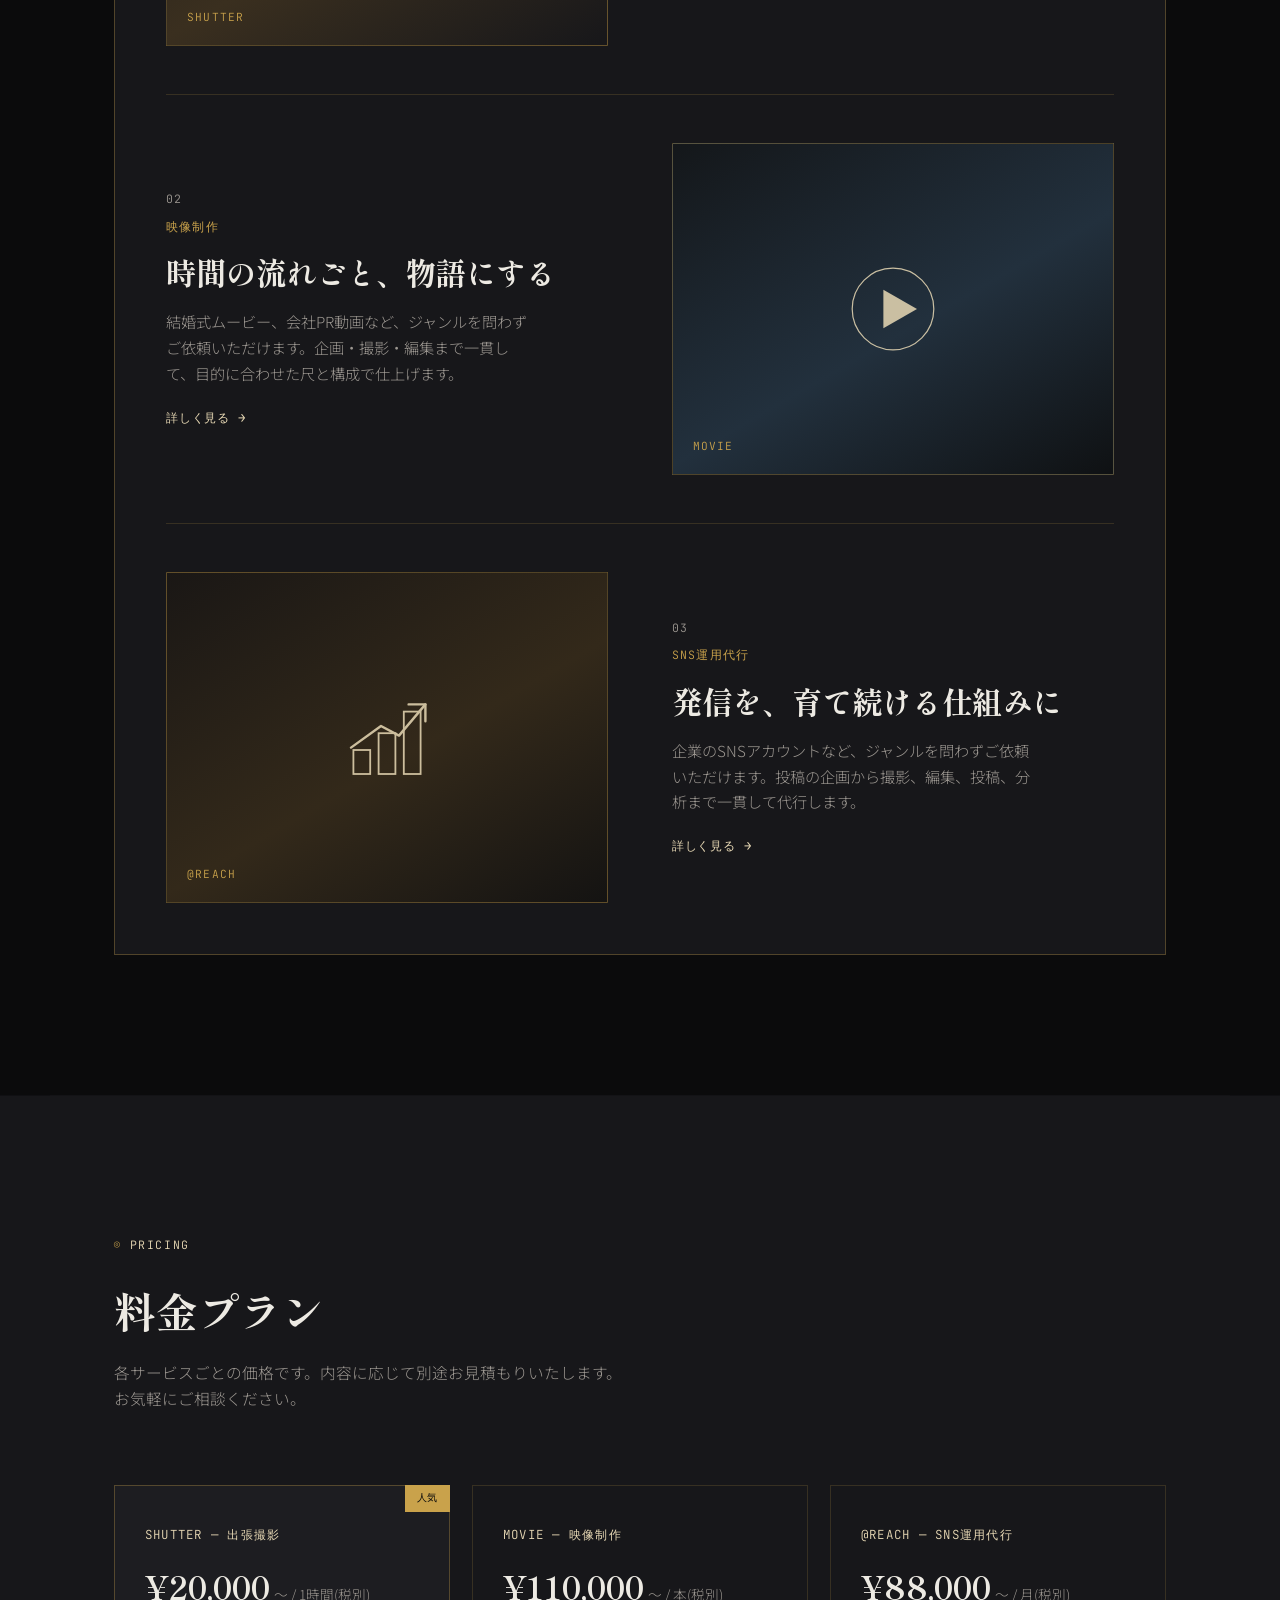
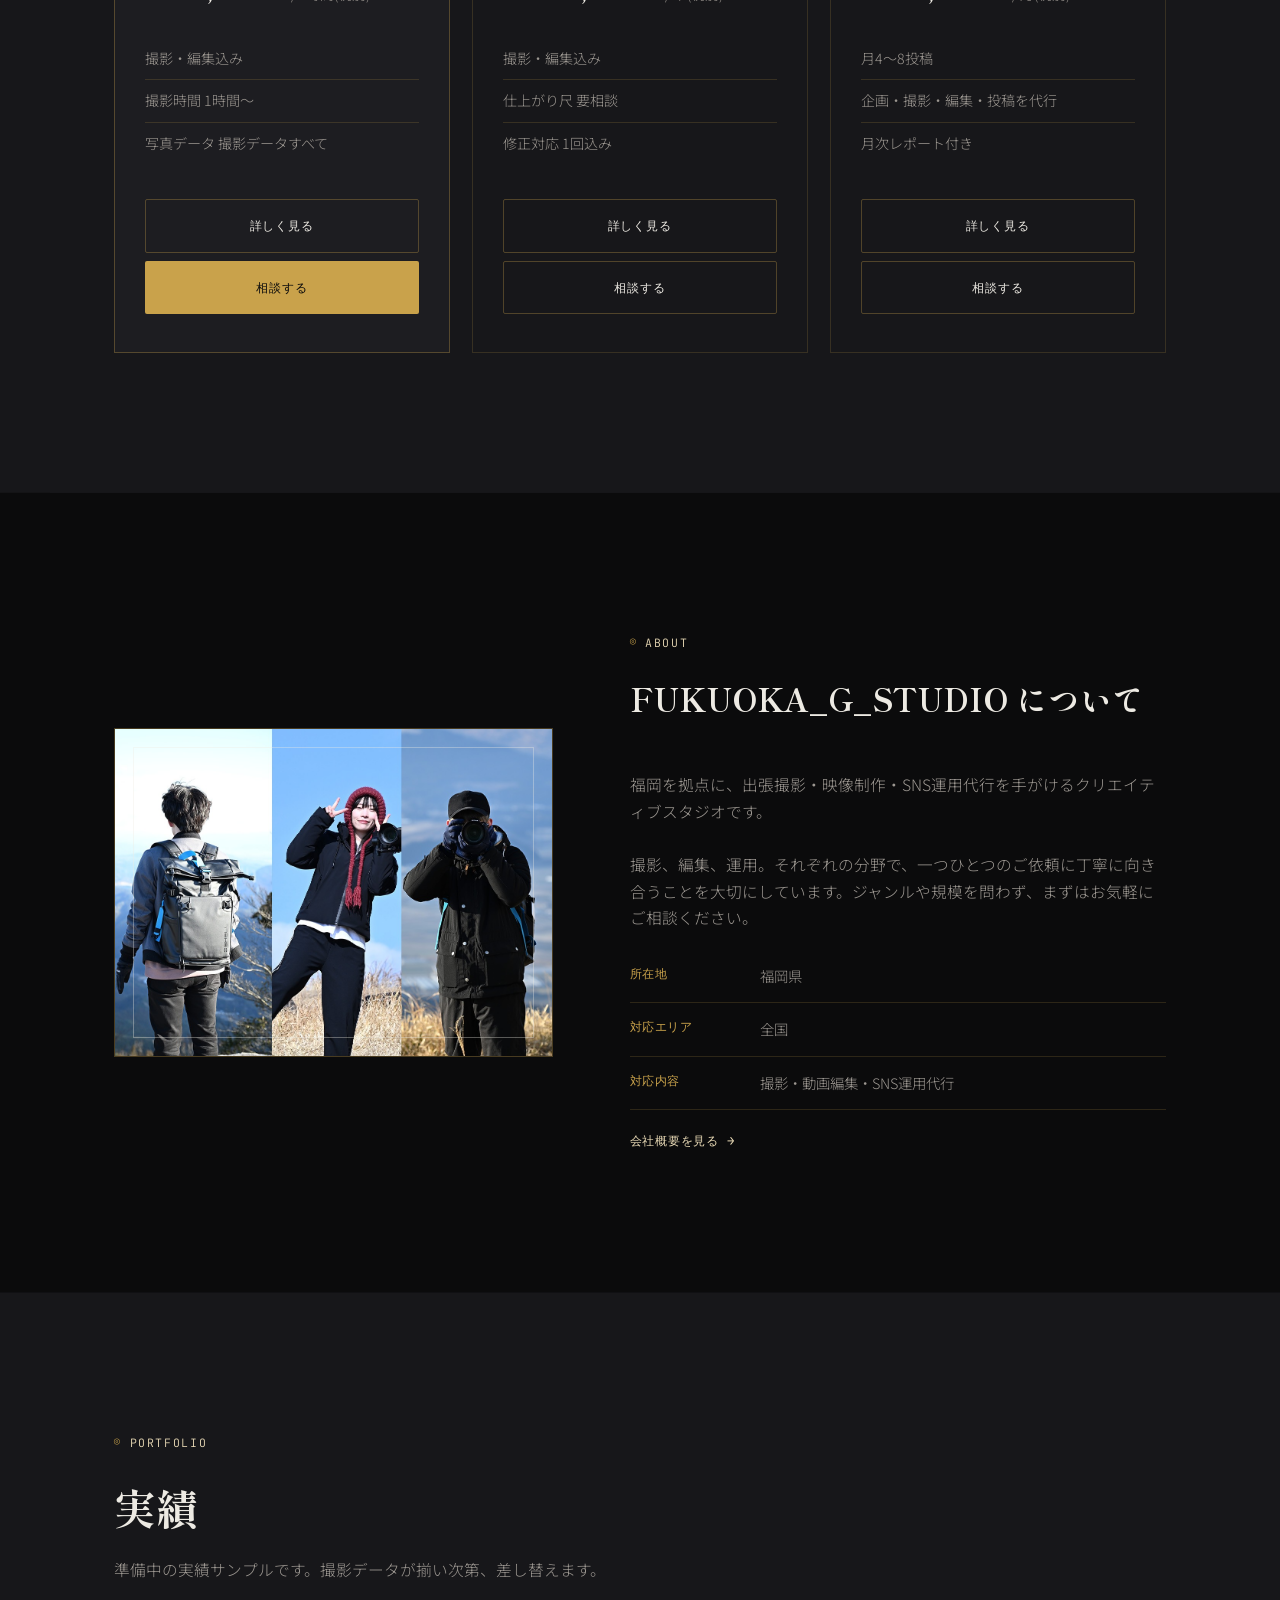
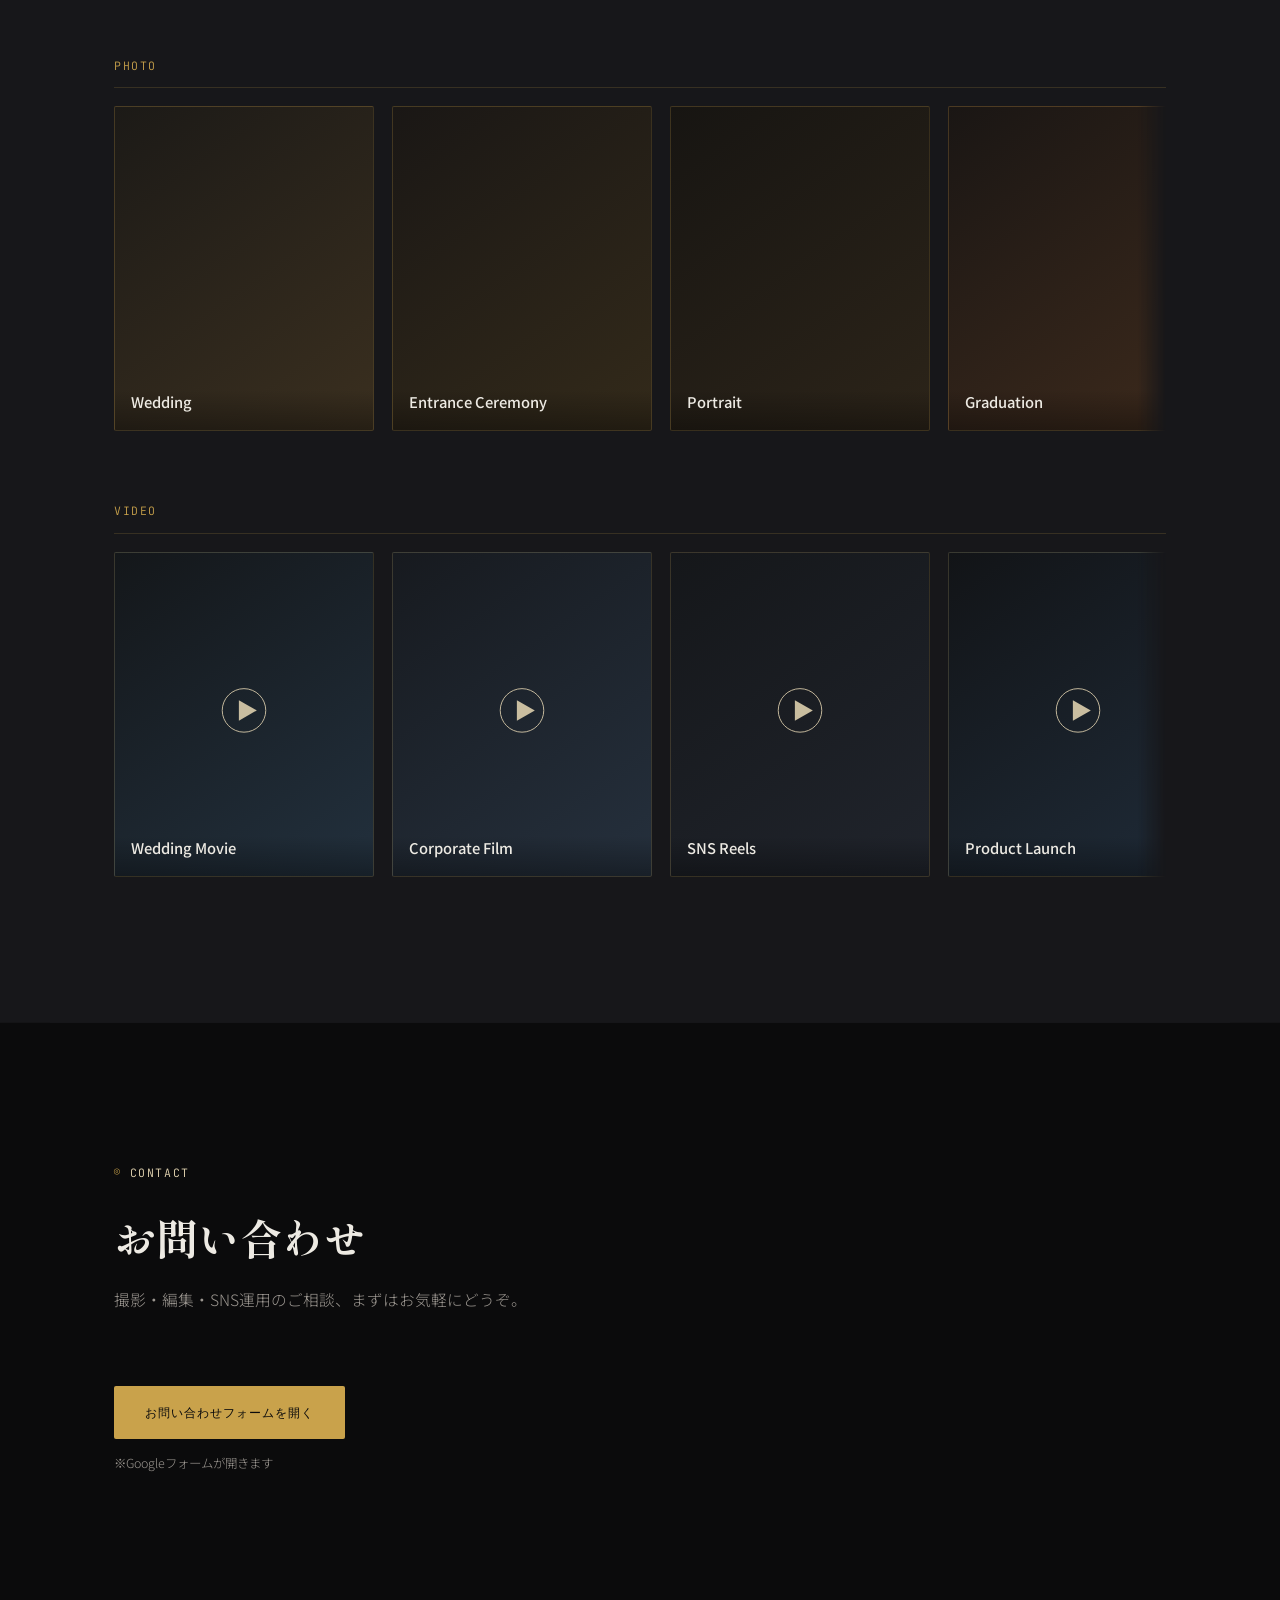
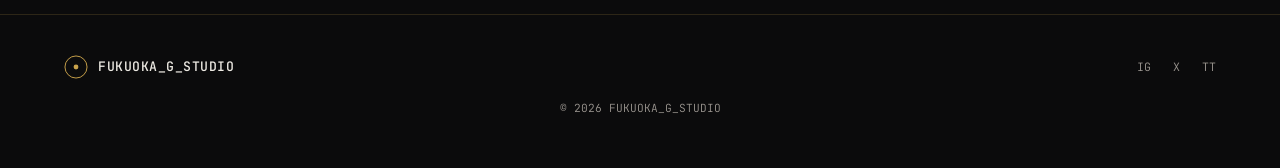
==== commit 4c59869a: "Add files via upload レイアウト調整" ====
--- a/index.html
+++ b/index.html
@@ -222,7 +222,7 @@
       </p>
       <dl class="about-meta">
         <div><dt>所在地</dt><dd>福岡県</dd></div>
-        <div><dt>対応エリア</dt><dd>福岡市内 / 県内出張可</dd></div>
+        <div><dt>対応エリア</dt><dd>全国</dd></div>
         <div><dt>対応内容</dt><dd>撮影・動画編集・SNS運用代行</dd></div>
       </dl>
       <a href="about.html" class="service-more">会社概要を見る <span aria-hidden="true">→</span></a>
--- a/style.css
+++ b/style.css
@@ -824,7 +824,7 @@
       "visual"
       "body";
   }
-  .about-grid-profile .about-visual{ aspect-ratio: 3/4; height:auto; }
+  .about-grid-profile .about-visual{ aspect-ratio: 3/4; width: 100%; height:auto; min-height: 320px; }
 }
 
 @media (max-width: 720px){
